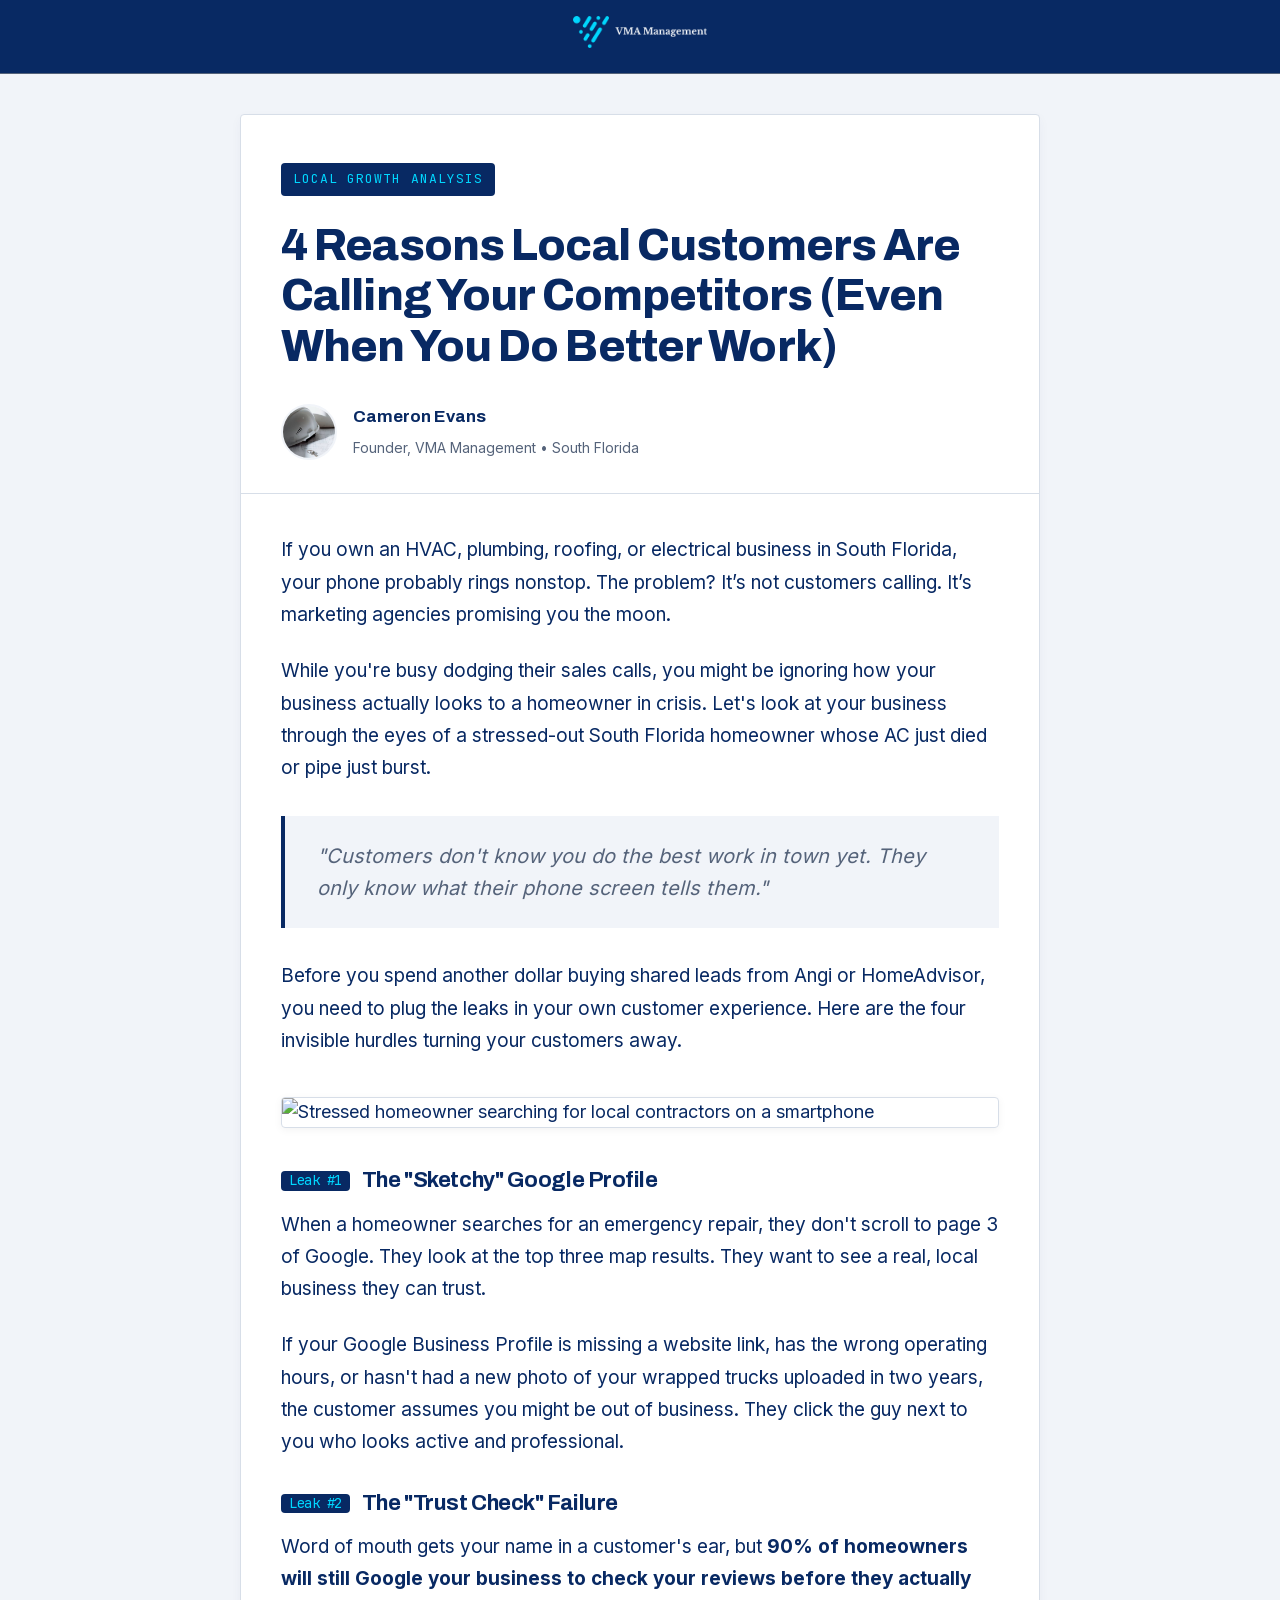
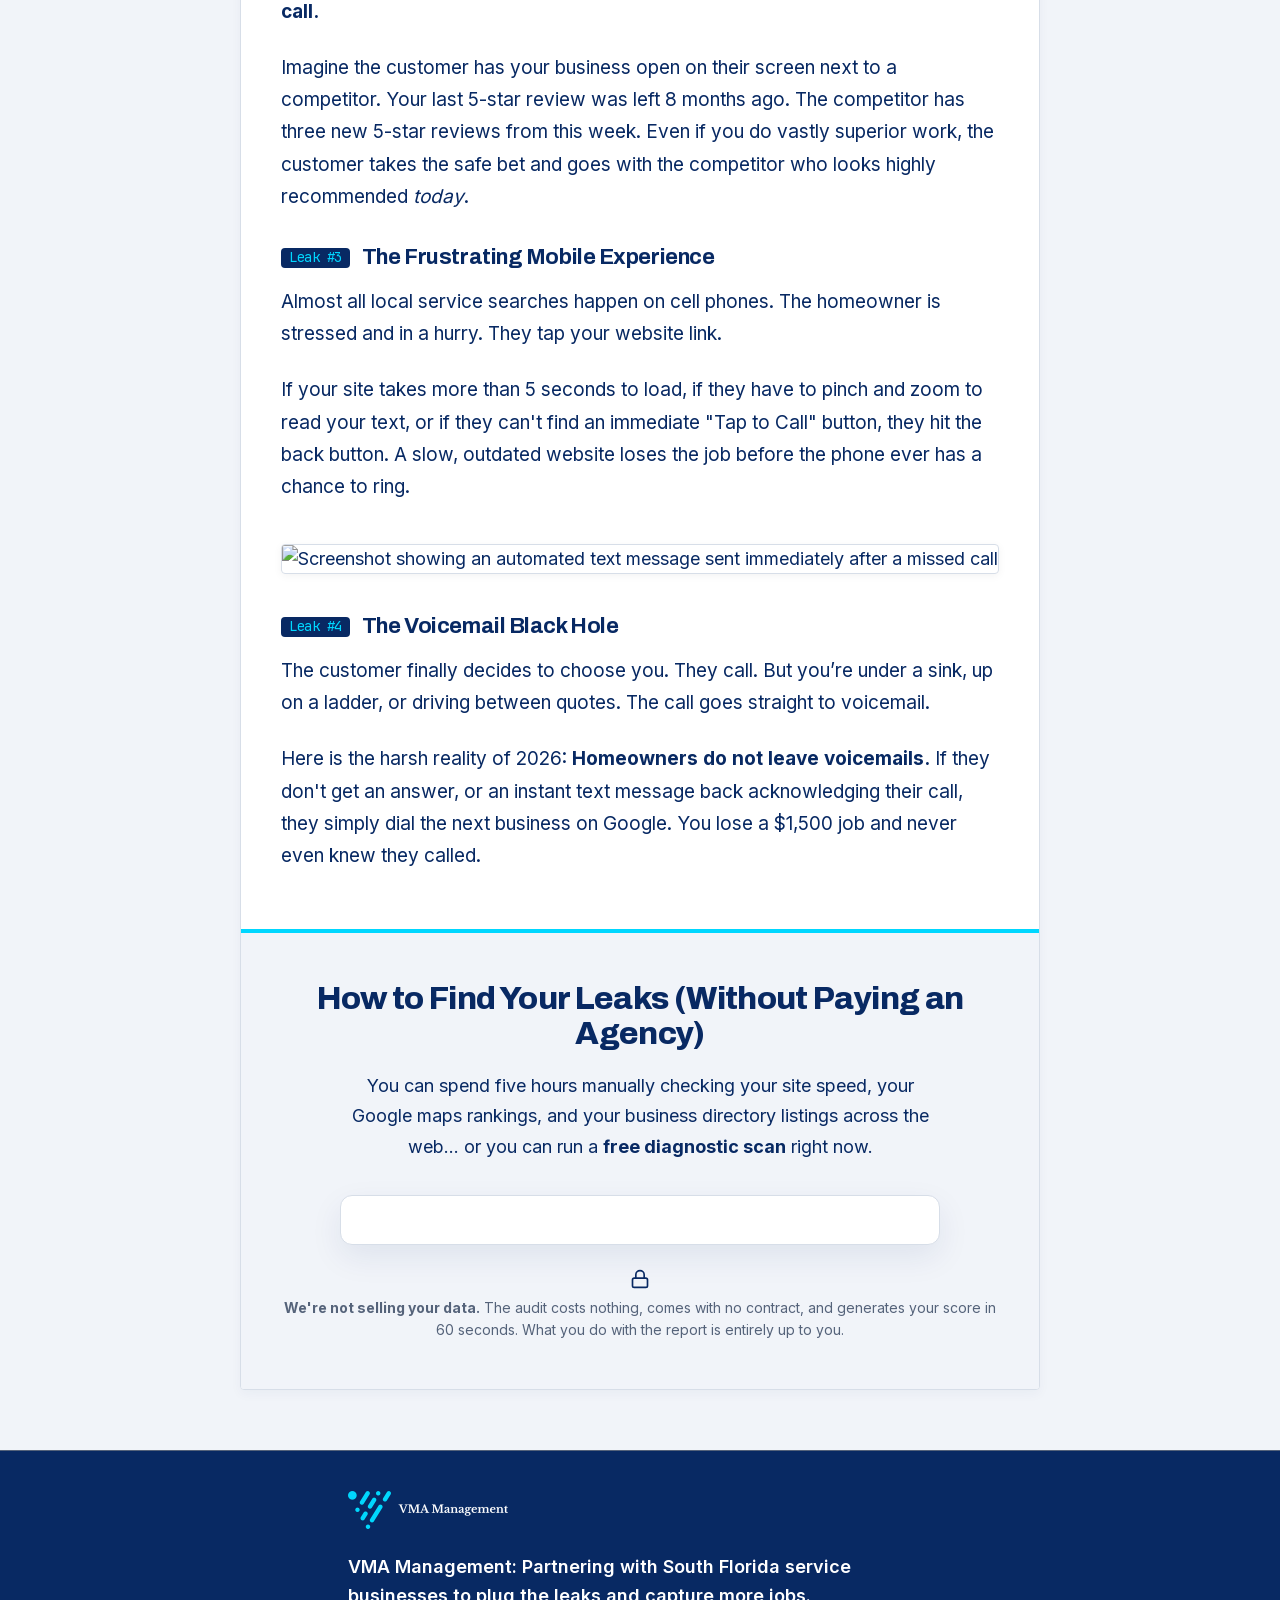
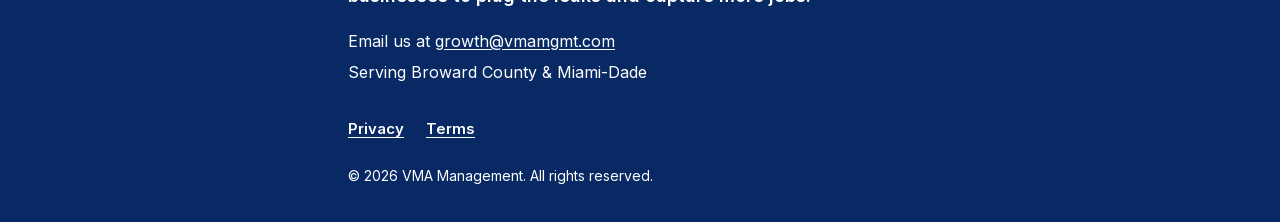
==== audit/index.html @ b95e69b2 "Update index.html" ====
<!doctype html>
<html lang="en">
<head>
<meta charset="utf-8">
<meta name="viewport" content="width=device-width, initial-scale=1">
 
<title>4 Reasons Local Customers Are Calling Your Competitors | VMA Management</title>
<meta name="description" content="Discover the invisible leaks in your online presence that are costing your South Florida service business jobs, and how to fix them.">
<link rel="canonical" href="https://vmamgmt.com/audit">
<meta name="theme-color" content="#082963">
 
<!-- Open Graph / Twitter -->
<meta property="og:type" content="article">
<meta property="og:site_name" content="VMA Management">
<meta property="og:url" content="https://vmamgmt.com/audit">
<meta property="og:title" content="4 Reasons Local Customers Are Calling Your Competitors (Even When You Do Better Work)">
<meta property="og:description" content="Discover the invisible leaks costing your South Florida service business jobs, and how to run a free diagnostic scan to fix them.">
<meta property="og:image" content="https://vmamgmt.com/img/og.png">
<meta property="og:image:width" content="1200">
<meta property="og:image:height" content="630">
<meta property="og:image:alt" content="VMA Management">
 
<meta name="twitter:card" content="summary_large_image">
<meta name="twitter:title" content="4 Reasons Local Customers Are Calling Your Competitors">
<meta name="twitter:description" content="Discover the invisible leaks costing your South Florida service business jobs.">
<meta name="twitter:image" content="https://vmamgmt.com/img/og.png">
 
<link rel="apple-touch-icon" href="../apple-touch-icon.png">
<link rel="icon" type="image/png" sizes="32x32" href="../favicon-32x32.png">
<link rel="icon" type="image/png" sizes="16x16" href="../favicon-16x16.png">
<link rel="icon" href="../favicon.ico">
<link rel="manifest" href="../site.webmanifest">
 
<link rel="stylesheet" href="../styles.css?v=20260831-listicle">
 
<style>
  /* ==========================================================================
     Listicle Funnel Styles - Editorial, Trustworthy, Text-Heavy
     ========================================================================== */
  html { scroll-behavior: smooth; background: var(--paper); }
  body { background: var(--paper); }

  /* Distraction-Free Header */
  .hdr { background: var(--navy); padding: 16px 0; text-align: center; }
  .hdr__logo { display: inline-block; }
  .hdr__logo img { height: 32px; width: auto; }

  /* Main Article Container */
  .article-container {
    max-width: 800px;
    margin: 40px auto 60px;
    background: var(--white);
    border: 1px solid var(--rule);
    border-radius: var(--r);
    box-shadow: 0 4px 12px rgba(8, 41, 99, 0.04);
    overflow: hidden;
  }

  /* Article Header */
  .article-header {
    padding: 48px 40px 32px;
    border-bottom: 1px solid var(--rule);
  }
  .article-eyebrow {
    display: inline-block;
    font-family: var(--mono);
    font-size: 13px;
    font-weight: 700;
    letter-spacing: .08em;
    text-transform: uppercase;
    color: var(--cyan);
    background: var(--navy);
    padding: 6px 12px;
    border-radius: 4px;
    margin-bottom: 24px;
  }
  .article-header h1 {
    font-size: clamp(32px, 5vw, 44px);
    color: var(--navy);
    line-height: 1.15;
    font-weight: 800;
    letter-spacing: -0.02em;
    margin-bottom: 24px;
  }
  
  /* Byline */
  .byline {
    display: flex;
    align-items: center;
    gap: 16px;
    margin-top: 32px;
  }
  .byline__avatar {
    width: 56px;
    height: 56px;
    border-radius: 50%;
    background: var(--rule);
    border: 2px solid var(--paper);
    object-fit: cover;
  }
  .byline__info strong {
    display: block;
    font-family: var(--display);
    font-size: 17px;
    color: var(--navy);
    margin-bottom: 2px;
  }
  .byline__info span {
    font-family: var(--body);
    font-size: 14px;
    color: var(--muted);
  }

  /* Article Body Content */
  .article-content {
    padding: 40px;
  }
  .article-content p {
    font-size: 19px;
    line-height: 1.7;
    color: var(--navy);
    margin-bottom: 24px;
  }
  .article-content h2 {
    font-size: 28px;
    color: var(--navy);
    margin: 48px 0 20px;
    font-weight: 800;
  }
  .article-content h3 {
    font-size: 22px;
    color: var(--navy);
    margin: 32px 0 16px;
    font-weight: 700;
    display: flex;
    align-items: baseline;
    gap: 12px;
  }
  .article-content h3 span {
    color: var(--cyan);
    background: var(--navy);
    font-family: var(--mono);
    font-size: 14px;
    padding: 2px 8px;
    border-radius: 4px;
    transform: translateY(-2px);
  }
  .article-content strong {
    font-weight: 700;
  }
  .article-content blockquote {
    margin: 32px 0;
    padding: 24px 32px;
    background: var(--paper);
    border-left: 4px solid var(--navy);
    font-style: italic;
    font-size: 20px;
    color: var(--muted);
  }

  /* Editorial Images */
  .article-img {
    width: 100%;
    height: auto;
    border-radius: var(--r);
    margin: 40px 0;
    border: 1px solid var(--rule);
    box-shadow: 0 2px 8px rgba(0,0,0,0.05);
  }

  /* The Pivot (Widget Wrapper) */
  .widget-wrapper {
    margin: 56px -40px -40px;
    padding: 48px 40px;
    background: var(--paper);
    border-top: 4px solid var(--cyan);
  }
  .widget-wrapper h2 {
    margin-top: 0;
    text-align: center;
    font-size: 32px;
  }
  .widget-wrapper p.lead-in {
    text-align: center;
    font-size: 18px;
    max-width: 600px;
    margin: 0 auto 32px;
  }
  
  /* Widget Box Polish */
  .ghl-embed-container {
    background: var(--white);
    border-radius: 12px;
    box-shadow: 0 12px 32px rgba(8, 41, 99, 0.08);
    border: 1px solid var(--rule);
    padding: 24px;
    max-width: 600px;
    margin: 0 auto;
  }
  .ghl-embed-container iframe {
    width: 100% !important;
    border: none !important;
  }
  .anti-scam-badge {
    text-align: center;
    font-size: 14px;
    color: var(--muted);
    margin-top: 24px;
    display: flex;
    flex-direction: column;
    align-items: center;
    gap: 8px;
  }
  .anti-scam-badge svg {
    width: 20px;
    height: 20px;
    color: var(--navy);
  }

  /* Responsive Adjustments */
  @media (max-width: 768px) {
    .article-container { margin: 24px 16px; }
    .article-header { padding: 32px 24px 24px; }
    .article-content { padding: 32px 24px; }
    .article-content p { font-size: 17px; }
    .article-content h2 { font-size: 24px; }
    .widget-wrapper { margin: 40px -24px -32px; padding: 40px 24px; }
  }
</style>
</head>
<body>
 
<!-- Clean Header: No Escape Routes -->
<header class="hdr">
  <a class="hdr__logo" href="../index.html" aria-label="VMA Management — home">
    <img src="../assets/vma-lockup-light.webp" width="371" height="88" alt="VMA Management">
  </a>
</header>
 
<main>
  <article class="article-container">
    
    <header class="article-header">
      <span class="article-eyebrow">Local Growth Analysis</span>
      <h1>4 Reasons Local Customers Are Calling Your Competitors (Even When You Do Better Work)</h1>
      
      <div class="byline">
        <!-- Using a placeholder for your headshot, replace with actual photo if you have one in assets -->
        <img src="../assets/trades/general-contractors.jpg" alt="Cameron Evans" class="byline__avatar">
        <div class="byline__info">
          <strong>Cameron Evans</strong>
          <span>Founder, VMA Management • South Florida</span>
        </div>
      </div>
    </header>

    <div class="article-content">
      <p>If you own an HVAC, plumbing, roofing, or electrical business in South Florida, your phone probably rings nonstop. The problem? It’s not customers calling. It’s marketing agencies promising you the moon.</p>
      
      <p>While you're busy dodging their sales calls, you might be ignoring how your business actually looks to a homeowner in crisis. Let's look at your business through the eyes of a stressed-out South Florida homeowner whose AC just died or pipe just burst.</p>

      <blockquote>"Customers don't know you do the best work in town yet. They only know what their phone screen tells them."</blockquote>

      <p>Before you spend another dollar buying shared leads from Angi or HomeAdvisor, you need to plug the leaks in your own customer experience. Here are the four invisible hurdles turning your customers away.</p>

      <!-- UPLOAD THIS IMAGE: A stressed homeowner looking at their smartphone -->
      <img src="../img/customer-searching-phone.jpg" alt="Stressed homeowner searching for local contractors on a smartphone" class="article-img">

      <h3><span>Leak #1</span> The "Sketchy" Google Profile</h3>
      <p>When a homeowner searches for an emergency repair, they don't scroll to page 3 of Google. They look at the top three map results. They want to see a real, local business they can trust.</p>
      <p>If your Google Business Profile is missing a website link, has the wrong operating hours, or hasn't had a new photo of your wrapped trucks uploaded in two years, the customer assumes you might be out of business. They click the guy next to you who looks active and professional.</p>

      <h3><span>Leak #2</span> The "Trust Check" Failure</h3>
      <p>Word of mouth gets your name in a customer's ear, but <strong>90% of homeowners will still Google your business to check your reviews before they actually call.</strong></p>
      <p>Imagine the customer has your business open on their screen next to a competitor. Your last 5-star review was left 8 months ago. The competitor has three new 5-star reviews from this week. Even if you do vastly superior work, the customer takes the safe bet and goes with the competitor who looks highly recommended <em>today</em>.</p>

      <h3><span>Leak #3</span> The Frustrating Mobile Experience</h3>
      <p>Almost all local service searches happen on cell phones. The homeowner is stressed and in a hurry. They tap your website link.</p>
      <p>If your site takes more than 5 seconds to load, if they have to pinch and zoom to read your text, or if they can't find an immediate "Tap to Call" button, they hit the back button. A slow, outdated website loses the job before the phone ever has a chance to ring.</p>

      <!-- UPLOAD THIS IMAGE: A screenshot of a "Missed Call -> Instant Text" conversation -->
      <img src="../img/missed-call-text-proof.jpg" alt="Screenshot showing an automated text message sent immediately after a missed call" class="article-img">

      <h3><span>Leak #4</span> The Voicemail Black Hole</h3>
      <p>The customer finally decides to choose you. They call. But you’re under a sink, up on a ladder, or driving between quotes. The call goes straight to voicemail.</p>
      <p>Here is the harsh reality of 2026: <strong>Homeowners do not leave voicemails.</strong> If they don't get an answer, or an instant text message back acknowledging their call, they simply dial the next business on Google. You lose a $1,500 job and never even knew they called.</p>

      <!-- The Pivot to the Widget -->
      <div class="widget-wrapper" id="get-audit">
        <h2>How to Find Your Leaks (Without Paying an Agency)</h2>
        <p class="lead-in">You can spend five hours manually checking your site speed, your Google maps rankings, and your business directory listings across the web... or you can run a <strong>free diagnostic scan</strong> right now.</p>
        
        <div class="ghl-embed-container">
          <!-- CORE GHL WIDGET SCRIPT - DO NOT MODIFY -->
          <script src="https://services.leadconnectorhq.com/prospecting/client/widget-embed.js" data-widget-id="6a9622e5a4f96313e71beee6"></script>
        </div>

        <div class="anti-scam-badge">
          <svg viewBox="0 0 24 24" fill="none" stroke="currentColor" stroke-width="2" stroke-linecap="round" stroke-linejoin="round">
            <rect x="3" y="11" width="18" height="11" rx="2" ry="2"></rect>
            <path d="M7 11V7a5 5 0 0 1 10 0v4"></path>
          </svg>
          <span><strong>We're not selling your data.</strong> The audit costs nothing, comes with no contract, and generates your score in 60 seconds. What you do with the report is entirely up to you.</span>
        </div>
      </div>

    </div>
  </article>
</main>
 
<footer class="ftr">
  <div class="wrap col">
    <img class="ftr__logo" src="../assets/vma-lockup-light.webp" width="320" height="76" alt="VMA Management">
    <p class="ftr__tagline">VMA Management: Partnering with South Florida service businesses to plug the leaks and capture more jobs.</p>
    <address class="ftr__nap">
      <span>Email us at <a href="mailto:growth@vmamgmt.com">growth@vmamgmt.com</a></span>
      <span>Serving Broward County &amp; Miami-Dade</span>
    </address>
    <nav class="ftr__links" aria-label="Legal">
      <a href="../privacy.html">Privacy</a>
      <a href="../terms.html">Terms</a>
    </nav>
    <p class="ftr__copy">© 2026 VMA Management. All rights reserved.</p>
  </div>
</footer>
 
</body>
</html>
---- styles.css ----
/* ==========================================================================
   VMA Management LLC — styles.css
   Mobile-first, written at 375px and scaled up.
   Six brand tokens plus device-only neutral tokens for the phone frame.
   ========================================================================== */

/* ---------- Fonts (self-hosted, latin subset, variable woff2) ------------- */
@font-face {
  font-family: 'Archivo';
  src: url('fonts/archivo-latin.woff2') format('woff2');
  font-weight: 100 900;
  font-style: normal;
  font-display: swap;
}
@font-face {
  font-family: 'Inter';
  src: url('fonts/inter-latin.woff2') format('woff2');
  font-weight: 100 900;
  font-style: normal;
  font-display: swap;
}
@font-face {
  font-family: 'JetBrains Mono';
  src: url('fonts/jetbrains-mono-latin.woff2') format('woff2');
  font-weight: 100 800;
  font-style: normal;
  font-display: swap;
}

/* ---------- Tokens -------------------------------------------------------- */
:root {
  --navy:  #082963;
  --cyan:  #00D7FF;
  --white: #FFFFFF;
  --paper: #F1F4F9;
  --rule:  #D7DEE8;
  --muted: #55637A;
  --device-black: #02050B;
  --device-metal: #8791A0;
  --device-edge: #C7CED8;

  --display: 'Archivo', system-ui, -apple-system, 'Segoe UI', sans-serif;
  --body:    'Inter', system-ui, -apple-system, 'Segoe UI', sans-serif;
  --mono:    'JetBrains Mono', ui-monospace, 'SF Mono', Menlo, monospace;

  --wrap: 1120px;
  --col:  680px;
  --r:    4px;
}

/* ---------- Reset --------------------------------------------------------- */
*, *::before, *::after { box-sizing: border-box; }
html { -webkit-text-size-adjust: 100%; scroll-behavior: smooth; scroll-padding-top: 120px; }
body {
  margin: 0;
  background: var(--white);
  color: var(--navy);
  font-family: var(--body);
  font-size: 17px;
  line-height: 1.6;
  -webkit-font-smoothing: antialiased;
  overflow-x: hidden;
}
img { max-width: 100%; height: auto; display: block; }
a { color: inherit; }
h1, h2, h3 { font-family: var(--display); margin: 0; letter-spacing: -0.02em; line-height: 1.1; }
p, ul, ol { margin: 0; }
ul, ol { padding: 0; list-style: none; }

/* ---------- Focus --------------------------------------------------------- */
:focus-visible { outline: 3px solid var(--navy); outline-offset: 3px; border-radius: 2px; }
.hdr :focus-visible,
.ftr :focus-visible,
.sec--navy :focus-visible { outline-color: var(--white); }

.skip {
  position: absolute; left: -9999px; top: 0; z-index: 100;
  background: var(--white); color: var(--navy);
  padding: 14px 20px; font-weight: 600; text-decoration: none;
}
.skip:focus { left: 0; }

/* ---------- Layout -------------------------------------------------------- */
.wrap { width: 100%; max-width: var(--wrap); margin: 0 auto; padding: 0 20px; }
.col  { max-width: var(--col); }

.sec { padding: 44px 0; }
.sec--paper { background: var(--paper); }
.sec--navy  { background: var(--navy); color: var(--white); }
.sec--rule  { border-top: 1px solid var(--rule); }

.sec h2 { font-size: clamp(26px, 6.4vw, 34px); font-weight: 700; margin-bottom: 20px; }
.eyebrow {
  margin-bottom: 12px;
  font-family: var(--mono); font-size: 12px; font-weight: 700;
  line-height: 1.35; letter-spacing: .09em; text-transform: uppercase;
  color: var(--muted);
}
.sec--navy .eyebrow { color: var(--white); }

/* ---------- Buttons ------------------------------------------------------- */
.btn {
  display: inline-flex; align-items: center; justify-content: center;
  min-height: 56px; padding: 14px 26px;
  border: 0; border-radius: var(--r);
  font-family: var(--body); font-size: 17px; font-weight: 600; line-height: 1.25;
  text-align: center; text-decoration: none; cursor: pointer;
  transition: background .2s ease, box-shadow .2s ease;
}
.btn--cyan {
  background: var(--cyan); color: var(--navy);
  box-shadow: inset 0 0 0 1px var(--cyan);
}
.btn--cyan:hover { background: var(--white); box-shadow: inset 0 0 0 2px var(--navy); }
.sec--navy .btn--cyan:hover,
.hdr .btn--cyan:hover { box-shadow: inset 0 0 0 2px var(--white); }
.btn--wide { width: 100%; }

/* ==========================================================================
   1. HEADER
   ========================================================================== */
.hdr {
  position: sticky; top: 0; z-index: 50;
  background: var(--navy);
  border-bottom: 1px solid var(--muted);
}
.hdr__in {
  min-height: 68px;
  display: flex; align-items: center;
  gap: 12px; padding-top: 8px; padding-bottom: 8px;
}
.hdr__logo { display: block; margin-right: auto; line-height: 0; }
.hdr__logo img { height: 25px; width: auto; }

.hdr__tel {
  display: none; align-items: center; gap: 7px;
  color: var(--white); font-size: 15px; font-weight: 600;
  text-decoration: none; white-space: nowrap;
  min-height: 42px; padding: 0 2px;
}
.hdr__tel-icon { flex: none; }
.hdr__tel:hover span { text-decoration: underline; }

.hdr__btn {
  flex: none; min-height: 44px;
  padding: 10px 12px; font-size: 13px;
  white-space: nowrap;
}

/* ==========================================================================
   2. HERO
   ========================================================================== */
.hero { padding: 34px 0 48px; overflow: hidden; }
.hero__h1 {
  font-size: clamp(38px, 10.4vw, 64px);
  font-weight: 800; line-height: 1.02; letter-spacing: -0.03em;
  max-width: none;
}
.hero__h1 span { display: block; white-space: nowrap; }
.hero__sub {
  margin-top: 18px; max-width: var(--col);
  font-size: 18px; line-height: 1.55;
}
.hero__actions { margin-top: 26px; }
.hero__call {
  min-height: 44px; margin-top: 10px;
  display: inline-flex; align-items: center;
  color: var(--navy); font-size: 15px; font-weight: 600;
  text-underline-offset: 3px;
}
.hero__terms {
  margin-top: 14px; max-width: 44ch;
  color: var(--muted); font-size: 14px; line-height: 1.5;
}
.demo__terms {
  width: min(310px, calc(100vw - 92px));
  margin: 16px auto 0;
  text-align: center;
}

/* ---------- Signature element: Phone Demo Frame & Micro-Interactions ----- */
.hero__demo { margin-top: 42px; }
.outcome-demo {
  width: 100%;
  max-width: 560px;
}
.outcome-demo__tabs {
  display: grid;
  grid-template-columns: repeat(3, minmax(0, 1fr));
  gap: 7px;
  margin-bottom: 10px;
}
.outcome-demo__tab {
  min-width: 0;
  min-height: 48px;
  padding: 9px 6px;
  border: 1px solid var(--rule);
  border-radius: var(--r);
  background: var(--white);
  color: var(--muted);
  font: 700 12px/1.2 var(--display);
  cursor: pointer;
  transition: color .2s ease, background .2s ease, border-color .2s ease, transform .2s ease;
}
.outcome-demo__tab:hover {
  color: var(--navy);
  border-color: var(--navy);
  transform: translateY(-1px);
}
.outcome-demo__tab.is-active {
  color: var(--white);
  background: var(--navy);
  border-color: var(--navy);
  box-shadow: 0 8px 20px rgba(8, 41, 99, .16);
}
.outcome-demo__stage {
  position: relative;
  padding: 14px;
  overflow: hidden;
  border: 1px solid var(--rule);
  border-radius: 18px;
  background:
    radial-gradient(circle at 100% 0, rgba(0, 215, 255, .16), transparent 36%),
    var(--paper);
  box-shadow: 0 24px 52px rgba(8, 41, 99, .16);
}
.outcome-demo__panel[hidden] { display: none; }
.outcome-demo__panel {
  display: grid;
  gap: 10px;
}
.outcome-demo__media {
  position: relative;
  margin: 0;
  overflow: hidden;
  border: 1px solid rgba(8, 41, 99, .16);
  border-radius: 14px;
  background: var(--navy);
  isolation: isolate;
}
.outcome-demo__image {
  width: 100%;
  aspect-ratio: 3 / 2;
  object-fit: cover;
}
.outcome-demo__overlay {
  position: absolute;
  z-index: 2;
  left: 10px;
  right: 10px;
  bottom: 10px;
  display: grid;
  gap: 2px;
  padding: 9px 11px;
  border-left: 4px solid var(--cyan);
  border-radius: 6px;
  background: rgba(255, 255, 255, .94);
  color: var(--navy);
  box-shadow: 0 10px 30px rgba(2, 5, 11, .18);
  backdrop-filter: blur(8px);
}
.outcome-demo__overlay b {
  font-family: var(--display);
  font-size: 13px;
  line-height: 1.25;
}
.outcome-demo__overlay span {
  overflow-wrap: anywhere;
  font-size: 10px;
  line-height: 1.35;
}
.outcome-demo__terms {
  max-width: none;
  margin-top: 16px;
  text-align: center;
}
.outcome-demo.is-ready [data-step] {
  opacity: 0;
  transform: translateY(8px) scale(.99);
  transition: opacity .32s ease, transform .32s ease;
}
.outcome-demo.is-ready [data-step].is-visible {
  opacity: 1;
  transform: none;
}
.outcome-demo__panel.is-active .outcome-demo__media {
  animation: outcome-pop .35s ease both;
}
@keyframes outcome-pop {
  from { opacity: .72; transform: scale(.985); }
  to { opacity: 1; transform: scale(1); }
}
@media (prefers-reduced-motion: reduce) {
  .outcome-demo__tab { transition: none; }
  .outcome-demo__panel.is-active .outcome-demo__media { animation: none; }
  .outcome-demo.is-ready [data-step] { opacity: 1; transform: none; transition: none; }
}
.demo {
  width: 100%;
  max-width: 500px;
}
.demo__layout { display: grid; gap: 48px; }
.demo__tabs {
  display: grid; grid-template-columns: repeat(3, 1fr);
  gap: 6px;
}
.demo__tab {
  min-height: 46px; padding: 7px 5px;
  border: 1px solid var(--rule); border-radius: var(--r);
  background: var(--white); color: var(--muted);
  font: 600 12px/1.2 var(--body);
  cursor: pointer;
  transition: all .2s ease;
}
.demo__tab:hover { border-color: var(--navy); color: var(--navy); }
.demo__tab.is-active {
  background: var(--navy); border-color: var(--navy); color: var(--white);
  box-shadow: 0 2px 8px rgba(8, 41, 99, .15);
}

.phone__stage {
  --tilt-x: 0deg;
  --tilt-y: 0deg;
  --depth-lift: 0px;
  position: relative;
  display: grid; place-items: start center;
  padding: 0 24px 22px;
  perspective: 1200px;
  isolation: isolate;
}
.phone {
  position: relative; z-index: 2;
  width: min(310px, calc(100vw - 92px));
  margin: 0;
  transform-style: preserve-3d;
  transform-origin: center 45%;
}

/* Hardware Bezel Polish */
.phone__shell {
  position: relative;
  width: 100%; aspect-ratio: 9 / 19.5;
  padding: 8px;
  border: 1px solid var(--navy);
  border-radius: 50px;
  background: linear-gradient(145deg, #DFE5ED 0%, var(--device-metal) 30%, var(--navy) 70%, #9EB0C7 100%);
  box-shadow:
    inset 0 0 0 1px rgba(255, 255, 255, .8),
    inset -3px 0 6px rgba(8, 41, 99, .4),
    0 24px 48px rgba(8, 41, 99, .22),
    0 6px 12px rgba(8, 41, 99, .12);
}
.phone__screen {
  position: relative;
  width: 100%; height: 100%;
  overflow: hidden;
  border: 2px solid var(--device-black);
  border-radius: 42px;
  background: var(--white);
}
.phone__screen::after {
  content: "";
  position: absolute; z-index: 5; inset: 0;
  border-radius: inherit;
  pointer-events: none;
  background: linear-gradient(115deg, rgba(255,255,255,.28) 0%, rgba(255,255,255,0) 25%, rgba(255,255,255,0) 75%, rgba(255,255,255,.12) 100%);
}
.phone__status {
  position: relative; z-index: 3;
  min-height: 46px; padding: 12px 16px 6px;
  display: flex; align-items: center; justify-content: space-between;
  font: 700 10px/1 var(--body); color: var(--navy);
}
.phone__time { min-width: 35px; }
.phone__island {
  position: absolute; left: 50%; top: 7px;
  width: 82px; height: 24px;
  border-radius: 18px;
  background: var(--device-black);
  transform: translateX(-50%);
  display: flex; align-items: center; justify-content: flex-end; padding-right: 8px;
  box-shadow: inset 0 -1px 0 rgba(255,255,255,.1);
}
.phone__camera {
  width: 8px; height: 8px; border-radius: 50%;
  background: #111B2B; border: 1px solid #1D2C42;
}
.phone__status-icons {
  display: inline-flex; align-items: center; justify-content: flex-end; gap: 3px;
}
.phone__status-icons img { display: block; width: auto; object-fit: contain; }

.phone__conversation {
  position: relative; z-index: 2;
  padding: 0 12px 38px;
  min-height: 310px;
}
.phone__scenario[hidden] { display: none; }
.phone__title {
  min-height: 58px; margin: 0 -12px 16px; padding: 8px 12px 12px;
  display: flex; flex-direction: column; align-items: center; justify-content: center;
  border-bottom: 1px solid var(--rule);
  text-align: center;
}
.phone__title span { font: 700 14px/1.2 var(--display); }
.phone__title small { margin-top: 2px; color: var(--muted); font-size: 11px; }

.phone__event {
  display: flex; align-items: center; justify-content: space-between; gap: 12px;
  margin-bottom: 14px; padding: 9px 11px;
  border: 1px solid var(--rule); border-radius: var(--r);
  background: var(--paper); color: var(--muted);
  font: 12px/1.3 var(--body);
}
.phone__event b { color: var(--navy); font-weight: 700; }
.phone__event time { font-family: var(--mono); font-size: 10px; }

/* Typing indicator micro-interaction */
.phone__typing {
  display: inline-flex; align-items: center; gap: 4px;
  margin-left: auto; margin-bottom: 12px; padding: 10px 14px;
  background: var(--paper); border: 1px solid var(--rule);
  border-radius: 16px; border-bottom-right-radius: 4px;
  width: fit-content;
}
.phone__typing[hidden] { display: none !important; }
.phone__typing-dot {
  width: 6px; height: 6px; border-radius: 50%;
  background: var(--navy); opacity: .4;
  animation: typingPulse 1.2s infinite ease-in-out;
}
.phone__typing-dot:nth-child(2) { animation-delay: .2s; }
.phone__typing-dot:nth-child(3) { animation-delay: .4s; }

@keyframes typingPulse {
  0%, 100% { opacity: .3; transform: scale(.8); }
  50% { opacity: 1; transform: scale(1.15); }
}

.phone__message {
  width: fit-content; max-width: 88%;
  margin-bottom: 13px; padding: 11px 12px;
  border-radius: 16px;
  font-size: 13px; line-height: 1.38; font-weight: 500;
}
.phone__message--sent {
  margin-left: auto;
  background: var(--cyan); color: var(--navy);
  border-bottom-right-radius: 4px;
}
.phone__message--received {
  background: var(--paper); color: var(--navy);
  border: 1px solid var(--rule);
  border-bottom-left-radius: 4px;
}
.phone__result {
  margin-top: 16px; padding-top: 12px;
  border-top: 1px solid var(--rule);
  color: var(--navy); font: 700 10px/1.4 var(--mono);
  letter-spacing: .02em; text-align: center;
}
.phone__home {
  position: absolute; z-index: 6; bottom: 8px; left: 50%;
  width: 90px; height: 4px;
  border-radius: 4px;
  background: var(--device-black);
  transform: translateX(-50%);
}
.phone__button {
  position: absolute; z-index: 1;
  width: 4px;
  border: 1px solid var(--navy);
  background: linear-gradient(90deg, var(--navy), var(--device-edge));
  box-shadow: inset 1px 0 0 var(--white);
}
.phone__button--action { top: 98px; left: -4px; height: 28px; border-radius: 3px 0 0 3px; }
.phone__button--volume-up { top: 145px; left: -4px; height: 52px; border-radius: 3px 0 0 3px; }
.phone__button--volume-down { top: 209px; left: -4px; height: 52px; border-radius: 3px 0 0 3px; }
.phone__button--power { top: 158px; right: -4px; height: 80px; border-radius: 0 3px 3px 0; background: linear-gradient(90deg, var(--device-edge), var(--navy)); }

.phone__stage.depth-enabled .phone {
  opacity: 1;
  transform: translate3d(0, var(--depth-lift), 40px) rotateX(var(--tilt-x)) rotateY(var(--tilt-y));
  transition: transform .45s ease-out, opacity .45s ease-out;
  will-change: transform;
}
.phone__stage.depth-enabled:not(.is-depth-visible) .phone {
  opacity: 0;
  transform: translate3d(0, 18px, 40px) scale(.985) rotateY(-3deg);
}
.phone__stage.depth-enabled.is-interacting .phone {
  transition-duration: .12s;
}

.demo.demo-ready [data-step] {
  opacity: 0; transform: translateY(8px);
}
.demo.demo-ready [data-step].is-visible {
  opacity: 1; transform: none;
  transition: opacity .35s ease-out, transform .35s ease-out;
}

@media (prefers-reduced-motion: reduce) {
  html { scroll-behavior: auto; }
  *, *::before, *::after { animation-duration: .01ms !important; transition-duration: .01ms !important; }
  .demo.demo-ready [data-step] { opacity: 1; transform: none; transition: none; }
  .phone__typing-dot { animation: none; opacity: .8; }
  .phone__stage.depth-enabled .phone,
  .phone__stage.depth-enabled:not(.is-depth-visible) .phone { opacity: 1; transform: none; transition: none; }
}

@supports not (transform-style: preserve-3d) {
  .phone__stage .phone { transform: none !important; }
}

/* ==========================================================================
   3. THE PROBLEM — Non-stock typographic breakdown & arithmetic card
   ========================================================================== */
.problem-section { padding: 56px 0; }
.problem__intro h2 { max-width: 24ch; }

.problem__breakdown {
  margin-top: 36px;
  display: grid;
  gap: 32px;
}
.problem__chain {
  display: grid;
  gap: 16px;
}
.problem__step {
  display: flex;
  gap: 16px;
  padding: 20px;
  background: var(--white);
  border: 1px solid var(--rule);
  border-radius: var(--r);
  border-left: 4px solid var(--navy);
}
.problem__step-num {
  font-family: var(--mono);
  font-size: 14px;
  font-weight: 800;
  color: var(--navy);
  line-height: 1.2;
}
.problem__step-body b {
  display: block;
  font-family: var(--display);
  font-size: 17px;
  margin-bottom: 4px;
}
.problem__step-body p {
  color: var(--muted);
  font-size: 15px;
  line-height: 1.45;
}

/* Financial Math Card */
.problem__math-card {
  padding: 28px 24px;
  background: var(--navy);
  color: var(--white);
  border-radius: var(--r);
  border: 1px solid var(--navy);
  box-shadow: 0 12px 28px rgba(8, 41, 99, .15);
}
.problem__math-header h3 {
  font-size: 20px;
  margin-top: 8px;
  font-weight: 700;
}
.problem__math-badge {
  display: inline-block;
  padding: 4px 10px;
  background: var(--cyan);
  color: var(--navy);
  font: 800 11px/1 var(--mono);
  text-transform: uppercase;
  letter-spacing: .06em;
  border-radius: 2px;
}
.problem__math-grid {
  display: flex;
  flex-direction: column;
  align-items: center;
  gap: 16px;
  margin: 24px 0;
  padding: 24px 16px;
  background: rgba(255, 255, 255, .06);
  border: 1px solid rgba(255, 255, 255, .15);
  border-radius: var(--r);
  text-align: center;
}
.problem__math-item { display: flex; flex-direction: column; align-items: center; width: 100%; }
.problem__math-val {
  font-family: var(--display);
  font-size: clamp(22px, 5vw, 32px);
  font-weight: 800;
  color: var(--cyan);
  line-height: 1;
}
.problem__math-lbl {
  margin-top: 6px;
  font-size: 11px;
  font-weight: 600;
  color: rgba(255, 255, 255, .8);
  text-transform: uppercase;
  letter-spacing: .02em;
}
.problem__math-op {
  font-family: var(--display);
  font-size: 20px;
  font-weight: 700;
  color: rgba(255, 255, 255, .5);
  transform: rotate(90deg);
  margin: 8px 0;
}
.problem__math-item--total .problem__math-val { color: var(--white); }
.problem__math-note {
  font-size: 14px;
  line-height: 1.5;
  color: rgba(255, 255, 255, .85);
  border-top: 1px solid rgba(255, 255, 255, .15);
  padding-top: 16px;
  margin-top: 16px;
}

/* ==========================================================================
   4–8. CONVERSION SECTIONS
   ========================================================================== */
.section-intro { max-width: 760px; }
.section-intro h2 {
  max-width: 26ch;
  margin-bottom: 20px;
  font-size: clamp(28px, 7vw, 40px);
}
.section-intro > p:not(.eyebrow) {
  max-width: 64ch;
  color: var(--muted);
  font-size: 17px;
  line-height: 1.65;
}
.sec--navy .section-intro > p:not(.eyebrow) { color: var(--white); }

.eyebrow--content {
  display: flex;
  align-items: center;
  gap: 10px;
  color: var(--navy);
}
.eyebrow--content::before {
  content: "";
  width: 28px;
  height: 2px;
  flex: none;
  background: var(--cyan);
}
.sec--navy .eyebrow--content { color: var(--cyan); }

.journey__steps {
  display: grid;
  margin-top: 36px;
  border-top: 1px solid var(--rule);
}
.journey__steps li {
  padding: 24px 0;
  border-bottom: 1px solid var(--rule);
}
.journey__num {
  display: block;
  margin-bottom: 18px;
  font-family: var(--display);
  font-size: 14px;
  font-weight: 800;
  letter-spacing: .08em;
}
.journey__steps h3 { font-size: 21px; font-weight: 700; }
.journey__steps p {
  margin-top: 9px;
  max-width: 42ch;
  color: var(--muted);
  font-size: 16px;
}

.included__list {
  margin-top: 36px;
  border-top: 1px solid rgba(255, 255, 255, .3);
}
.included__list li {
  padding: 24px 0;
  border-bottom: 1px solid rgba(255, 255, 255, .3);
}
.included__list h3 { font-size: 21px; font-weight: 700; }
.included__list p {
  margin-top: 9px;
  max-width: 58ch;
  font-size: 16px;
  line-height: 1.6;
}

/* Trades We Serve — static grid, no interaction */
.trades__grid {
  margin-top: 36px;
  display: grid;
  grid-template-columns: repeat(2, 1fr);
  gap: 12px;
}
.trades__tile {
  display: flex;
  flex-direction: column;
  background: var(--white);
  border: 1px solid var(--rule);
  border-radius: var(--r);
  overflow: hidden;
  text-align: center;
}
.trades__photo {
  display: block;
  width: 100%;
  aspect-ratio: 4 / 3;
  object-fit: cover;
  background: var(--paper);
}
.trades__tile span {
  padding: 10px 10px;
  font-family: var(--display);
  font-size: 14px;
  font-weight: 700;
  line-height: 1.25;
}

.live-proof__grid { display: grid; gap: 34px; }
.live-proof__cta { margin-top: 28px; }
.accountability {
  display: flex;
  flex-direction: column;
  gap: 5px;
  align-self: end;
  padding: 24px;
  border: 1px solid var(--navy);
  border-radius: var(--r);
  background: var(--paper);
  font-style: normal;
  font-size: 15px;
  line-height: 1.55;
}
.accountability b {
  margin-bottom: 8px;
  font-family: var(--display);
  font-size: 19px;
}
.accountability a {
  color: var(--navy);
  font-weight: 700;
  text-decoration: underline;
  text-underline-offset: 3px;
}

.guarantee__list {
  max-width: 820px;
  margin-top: 32px;
  border-top: 1px solid rgba(255, 255, 255, .3);
}
.guarantee__list li {
  padding: 19px 0 19px 18px;
  border-bottom: 1px solid rgba(255, 255, 255, .3);
  border-left: 3px solid var(--cyan);
  font-size: 18px;
  font-weight: 600;
}
.audit-section .col > p:not(.eyebrow) {
  max-width: 61ch;
  color: rgba(255, 255, 255, .88);
}
.audit__grid {
  display: grid;
  gap: 28px;
  margin-top: 34px;
}
.audit__checks {
  display: grid;
  gap: 1px;
  overflow: hidden;
  border: 1px solid rgba(255, 255, 255, .28);
  border-radius: var(--r);
  background: rgba(255, 255, 255, .22);
}
.audit__checks li {
  display: grid;
  gap: 4px;
  padding: 18px;
  background: var(--navy);
}
.audit__checks b {
  color: var(--cyan);
  font-family: var(--display);
  font-size: 17px;
}
.audit__checks small {
  color: rgba(255, 255, 255, .82);
  font-size: 14px;
}
.audit__action {
  align-self: center;
  padding: 22px;
  border: 1px solid rgba(255, 255, 255, .3);
  border-radius: var(--r);
  background: rgba(255, 255, 255, .06);
}
.audit__terms {
  margin-bottom: 16px;
  font-size: 14px;
  font-weight: 600;
  line-height: 1.5;
}

.faq-section h2 { margin-bottom: 28px; }
.faq__outro {
  margin-top: 28px;
  color: var(--muted);
  font-size: 17px;
  line-height: 1.6;
}
.faq { border-top: 1px solid var(--rule); }
.faq details { border-bottom: 1px solid var(--rule); }
.faq summary {
  position: relative;
  display: flex;
  align-items: center;
  min-height: 68px;
  padding: 15px 48px 15px 0;
  font-family: var(--display);
  font-weight: 700;
  font-size: 18px;
  cursor: pointer;
  list-style: none;
}
.faq summary::-webkit-details-marker { display: none; }
.faq summary::after {
  content: "";
  position: absolute;
  right: 8px;
  top: 50%;
  width: 10px;
  height: 10px;
  margin-top: -7px;
  border-right: 2px solid var(--navy);
  border-bottom: 2px solid var(--navy);
  transform: rotate(45deg);
}
.faq details[open] summary::after { margin-top: -2px; transform: rotate(225deg); }
.faq__a { max-width: 60ch; padding: 0 0 24px; }
.faq__a p { color: var(--muted); }

/* ==========================================================================
   9. REDESIGNED BOOKING TERMINAL (#book)
   ========================================================================== */
#book { scroll-margin-top: 84px; }
.book__terminal {
  padding: 36px 24px;
  background: var(--navy);
  border: 1px solid rgba(255, 255, 255, .2);
  border-radius: var(--r);
  box-shadow: 0 16px 40px rgba(0, 0, 0, .25);
}
.book__header h2 { max-width: 20ch; font-size: clamp(28px, 6vw, 38px); }
.book__sub {
  margin-top: 12px;
  font-size: 17px;
  color: rgba(255, 255, 255, .9);
  max-width: 52ch;
}
.book__embed {
  margin-top: 28px;
  overflow: hidden;
  border-radius: var(--r);
  background: var(--white);
  color: var(--navy);
  display: flex;
  flex-direction: column;
}
.book__embed iframe { display: block; width: 100%; height: min(700px, 80vh); border: 0; }

/* Fallback Card Layout */
.book__fallback {
  padding: 32px 24px;
  display: flex;
  flex-direction: column;
  justify-content: center;
  align-items: flex-start;
}
.book__fallback-title {
  margin-top: 16px;
  font-size: 22px;
  font-weight: 700;
}
.book__fallback-desc {
  margin-top: 8px;
  color: var(--muted);
  font-size: 16px;
  line-height: 1.5;
  max-width: 54ch;
}
.book__contact {
  display: flex;
  flex-direction: column;
  gap: 12px;
  margin-top: 24px;
  width: 100%;
}

/* ==========================================================================
   10. THE PROCESS  —  onboarding steps, kept independent from .journey__steps
   so nothing here can affect the "How It Works" section above.
   ========================================================================== */
.process__steps {
  display: grid;
  margin-top: 36px;
  border-top: 1px solid var(--rule);
}
.process__steps li {
  padding: 24px 0;
  border-bottom: 1px solid var(--rule);
}
.process__steps h3 { font-size: 21px; font-weight: 700; }
.process__steps h3 small {
  font-family: var(--body);
  font-weight: 600;
  font-size: 15px;
  color: var(--muted);
}
.process__steps p {
  margin-top: 9px;
  max-width: 42ch;
  color: var(--muted);
  font-size: 16px;
}

/* ==========================================================================
   11. FOOTER
   ========================================================================== */
.ftr { background: var(--navy); color: var(--white); padding: 40px 0 34px; border-top: 1px solid var(--muted); }
.ftr__logo { width: 160px; height: auto; margin-bottom: 24px; }
.ftr__tagline { max-width: 54ch; margin-bottom: 18px; font-weight: 600; }
.ftr__nap { display: flex; flex-direction: column; gap: 5px; font-style: normal; font-size: 15px; }
.ftr__name { font-family: var(--display); font-weight: 700; font-size: 17px; }
.ftr__nap a { color: var(--white); text-decoration: underline; text-underline-offset: 2px; }
.ftr__links { display: flex; gap: 22px; margin-top: 22px; }
.ftr__links a {
  color: var(--white); font-size: 15px; font-weight: 600;
  text-decoration: underline; text-underline-offset: 3px;
  min-height: 44px; display: inline-flex; align-items: center;
}
.ftr__copy { margin-top: 14px; font-size: 14px; }

/* ==========================================================================
   LEGAL PAGES (privacy.html / terms.html)
   ========================================================================== */
.legal { padding: 40px 0 60px; }
.legal h1 { font-size: clamp(30px, 8vw, 42px); font-weight: 800; }
.legal .updated { margin-top: 10px; color: var(--muted); font-size: 15px; }
.legal h2 { font-size: 21px; font-weight: 700; margin-top: 36px; margin-bottom: 10px; }
.legal p { margin-top: 12px; }
.legal ul { margin-top: 12px; }
.legal li { position: relative; padding-left: 20px; margin-bottom: 8px; }
.legal li::before {
  content: ""; position: absolute; left: 0; top: 12px;
  width: 8px; height: 2px; background: var(--navy);
}
.legal a { color: var(--navy); text-decoration: underline; text-underline-offset: 2px; }
.legal .back { display: inline-block; margin-top: 34px; font-weight: 600; }

.consent { display: flex; gap: 11px; align-items: flex-start; margin-top: 18px; }
.consent input { width: 22px; height: 22px; margin: 1px 0 0; flex: none; accent-color: var(--navy); }
.consent label { font-size: 14px; line-height: 1.5; color: var(--muted); }

/* ==========================================================================
   BREAKPOINTS
   ========================================================================== */
@media (min-width: 600px) {
  .btn--wide { width: auto; min-width: 280px; }
  .hero__demo { margin-left: auto; margin-right: auto; }
  .problem__chain { grid-template-columns: repeat(3, 1fr); }
  .problem__step { flex-direction: column; }
  .book__contact { flex-direction: row; align-items: center; }
  .book__contact .btn { width: auto; }
  .trades__grid { grid-template-columns: repeat(3, 1fr); }
  .outcome-demo__stage { padding: 18px; }
  .outcome-demo__overlay { left: 14px; right: auto; bottom: 14px; max-width: 82%; padding: 11px 14px; }
  .outcome-demo__overlay b { font-size: 15px; }
  .outcome-demo__overlay span { font-size: 11px; }
}

@media (min-width: 860px) {
  body { font-size: 18px; }
  .wrap { padding-left: 48px; padding-right: 48px; }
  .sec { padding: 96px 0; }
  .sec h2 { margin-bottom: 26px; }

  .hdr__in { gap: 24px; padding-top: 0; padding-bottom: 0; min-height: 76px; }
  .hdr__logo img { height: 34px; }
  .hdr__tel { display: inline-flex; }
  .hdr__btn { flex: none; min-height: 48px; padding: 12px 22px; font-size: 16px; }

  .hero { padding: 64px 0 76px; }
  .hero__sub { font-size: 20px; }

  .problem__breakdown { grid-template-columns: 1fr; gap: 40px; }

  .journey__steps { grid-template-columns: repeat(3, minmax(0, 1fr)); }
  .journey__steps li { min-height: 290px; padding: 28px 30px 28px 0; }
  .journey__steps li + li { padding-left: 30px; border-left: 1px solid var(--rule); }

  .included__list { display: grid; grid-template-columns: repeat(2, minmax(0, 1fr)); }
  .included__list li:nth-child(odd) { padding-right: 38px; }
  .included__list li:nth-child(even) { padding-left: 38px; border-left: 1px solid rgba(255, 255, 255, .3); }

  .live-proof__grid {
    grid-template-columns: minmax(0, 1.25fr) minmax(300px, .75fr);
    gap: 72px;
    align-items: end;
  }
  .accountability { padding: 24px; font-size: 16px; }

  .book__terminal { padding: 48px; }
  .ftr__nap { font-size: 16px; }

  .trades__grid { grid-template-columns: repeat(4, 1fr); gap: 16px; }

  .process__steps { grid-template-columns: repeat(3, minmax(0, 1fr)); }
  .process__steps li { min-height: 220px; padding: 28px 30px 28px 0; }
  .process__steps li + li { padding-left: 30px; border-left: 1px solid var(--rule); }

  .audit__grid { grid-template-columns: minmax(0, 1.25fr) minmax(280px, .75fr); align-items: stretch; }
  .audit__checks { grid-template-columns: repeat(3, minmax(0, 1fr)); }
  .audit__checks li { min-height: 146px; }
}

@media (min-width: 1080px) {
  .hero__grid {
    display: grid;
    grid-template-columns: minmax(0, 1fr) 500px;
    gap: 58px; align-items: center;
  }
  .hero__demo { margin-top: 0; }
  .demo__layout {
    grid-template-columns: 132px minmax(0, 1fr);
    gap: 34px; align-items: center;
  }
  .demo__tabs { grid-template-columns: 1fr; align-self: center; }
  .demo__tab { min-height: 70px; padding: 12px; text-align: left; }
  .phone__stage { padding: 0 18px 22px; }
  .phone { width: 292px; }
  .demo__terms { width: 292px; margin: 16px 21px 0 auto; }
  .problem__breakdown { grid-template-columns: 1fr 440px; align-items: start; }
  .problem__chain { grid-template-columns: 1fr; }
  .problem__step { flex-direction: row; }
}

@media (min-width: 1120px) {
  .hero__grid { gap: 72px; }
}

/* ---------- Print --------------------------------------------------------- */
@media print {
  .hdr, .book__embed, .skip, .demo__tabs, .outcome-demo__tabs { display: none; }
  body { font-size: 12pt; }
}
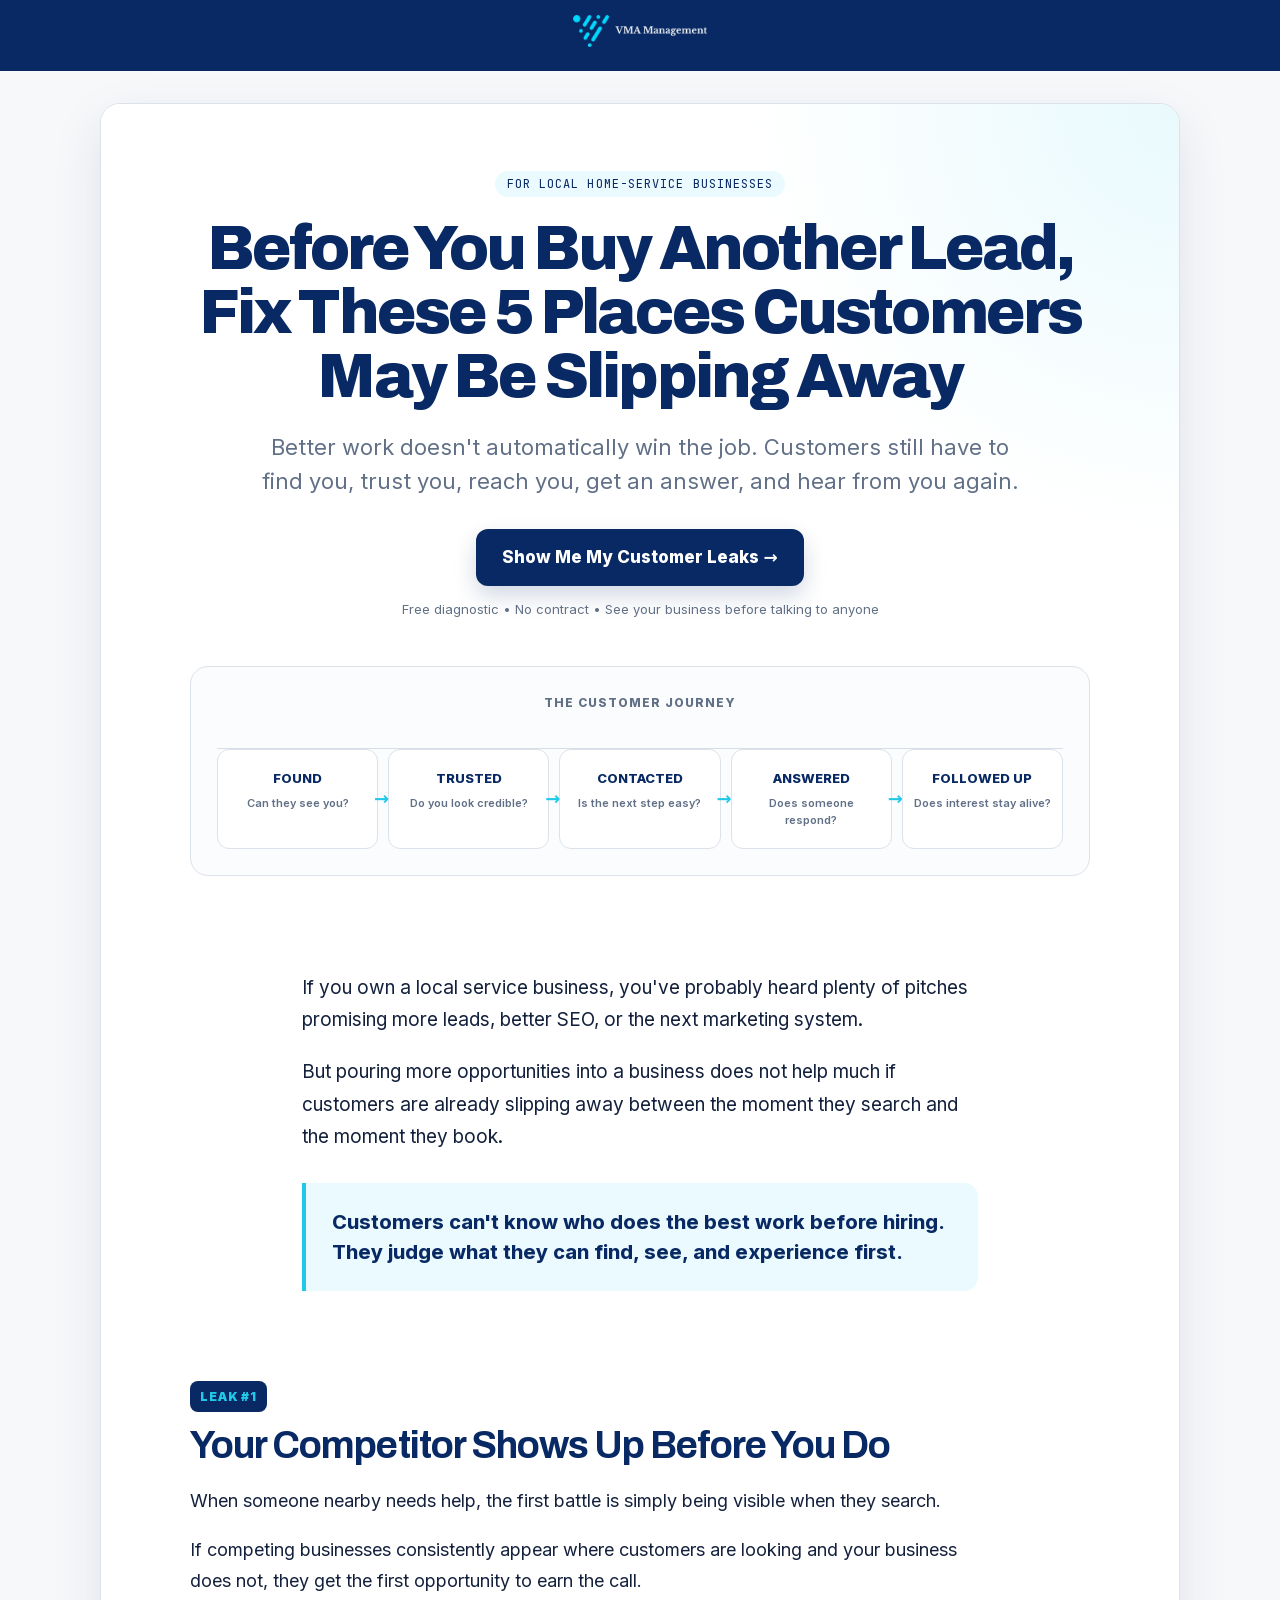
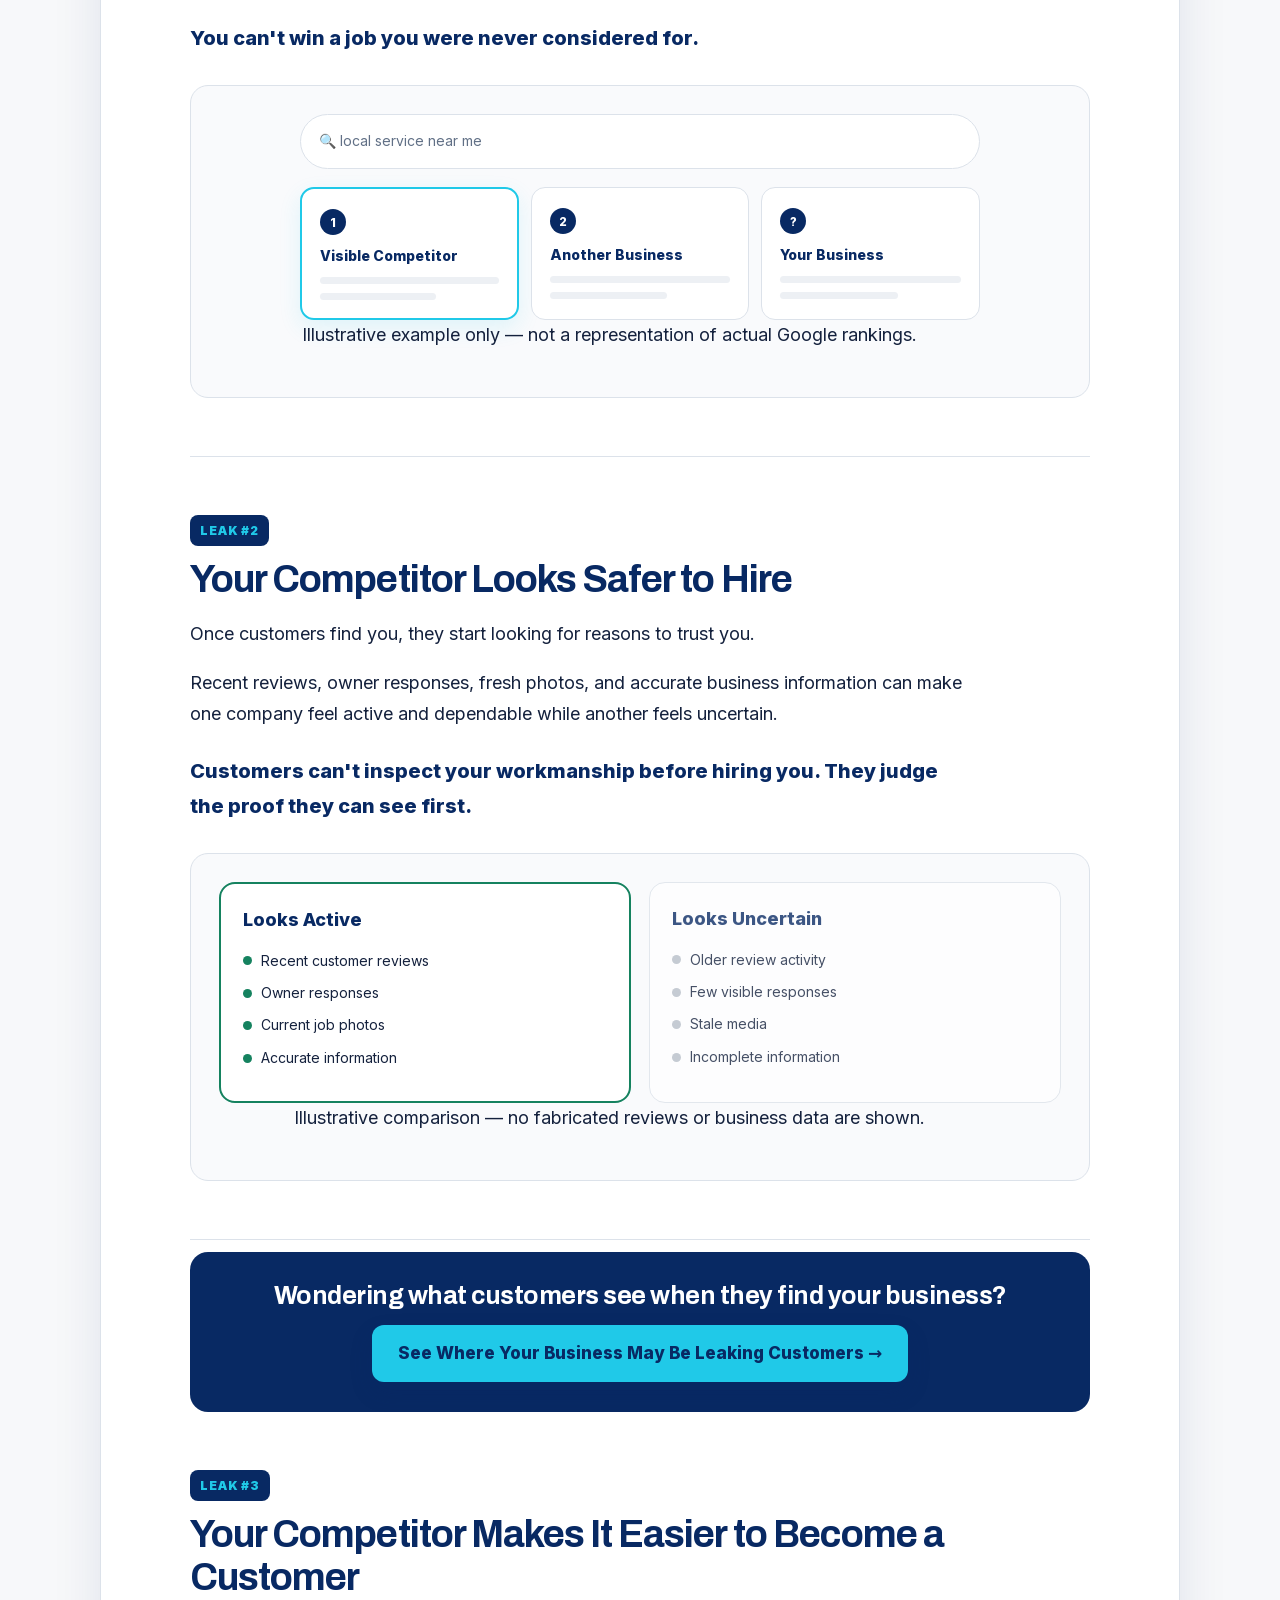
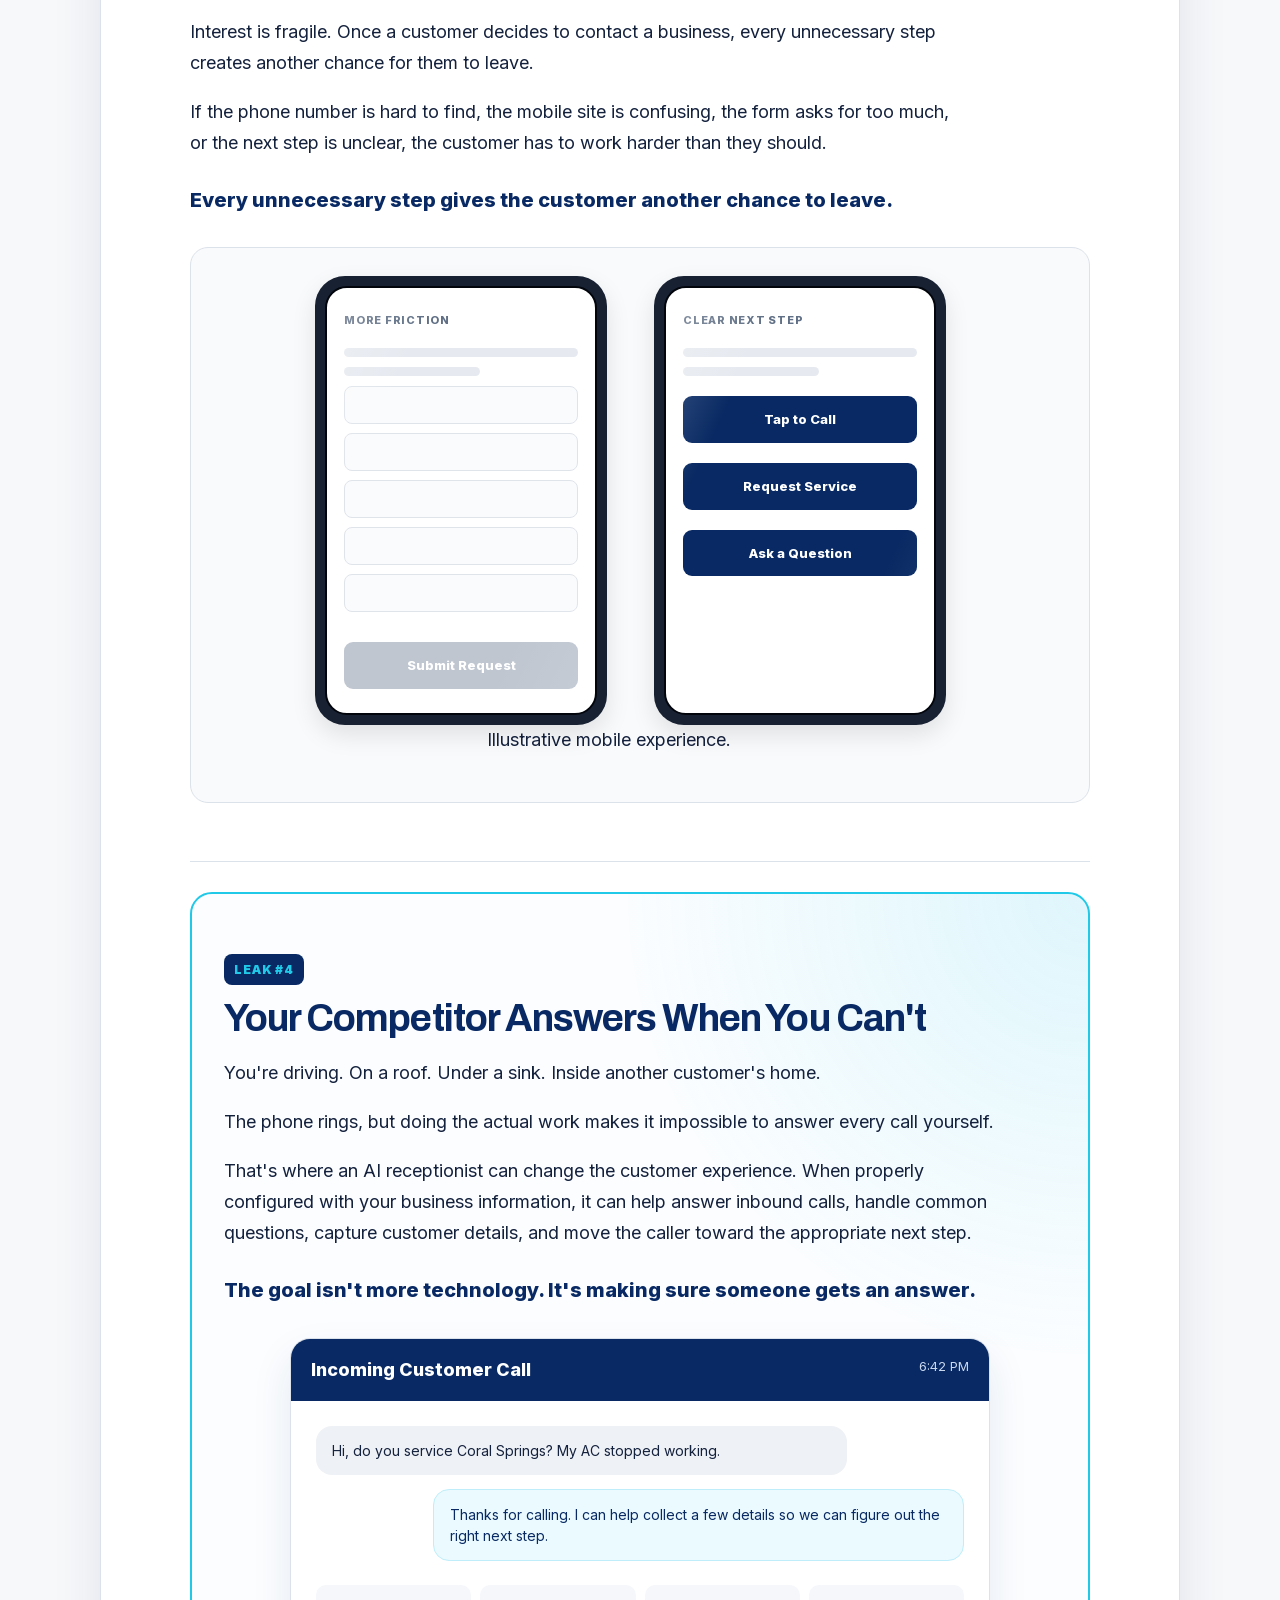
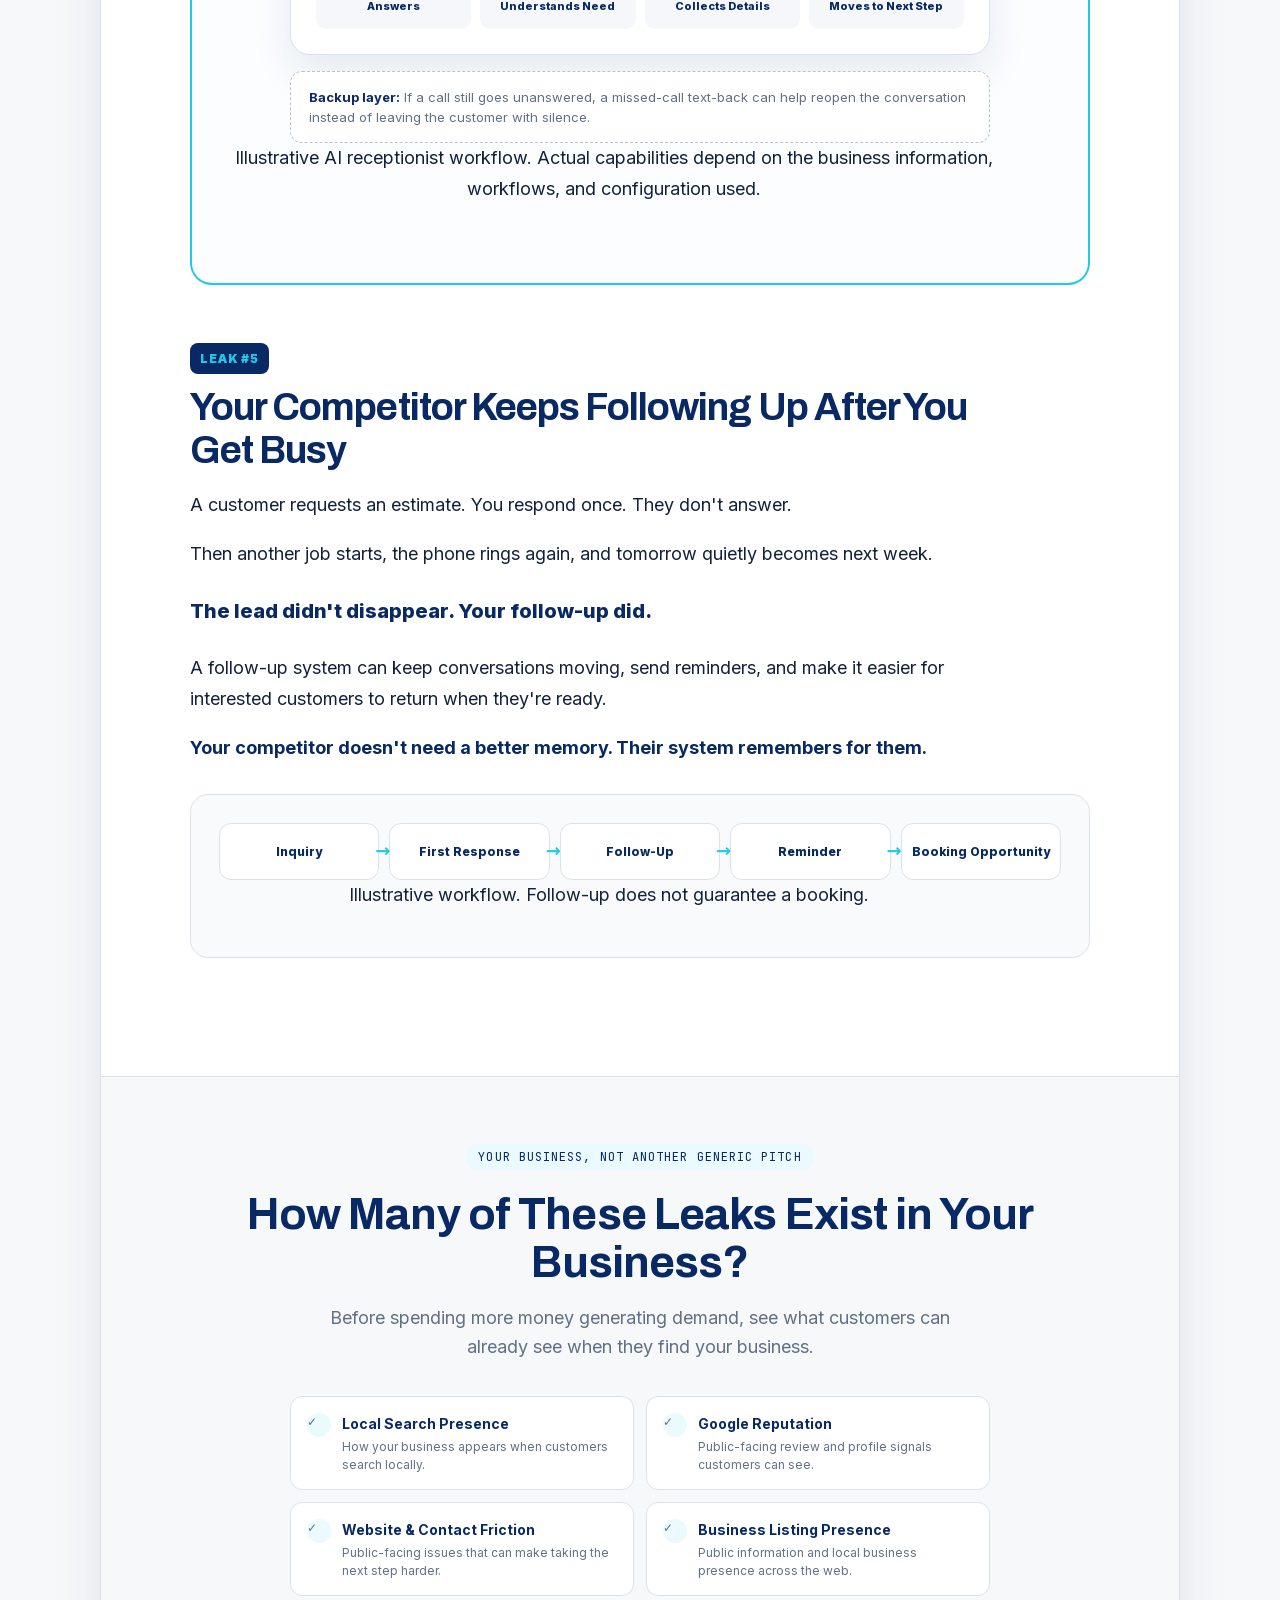
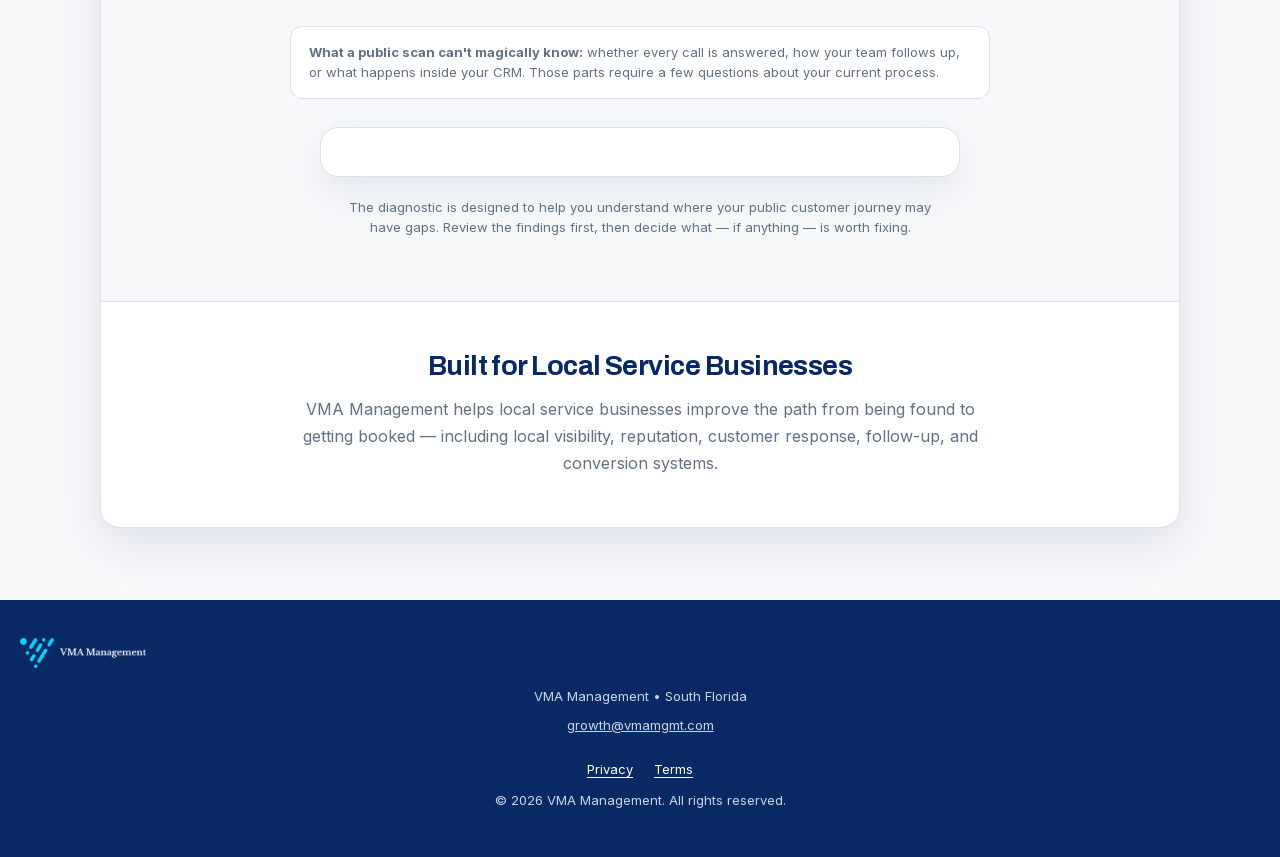
==== commit 996a8881: "Update index.html" ====
--- a/audit/index.html
+++ b/audit/index.html
@@ -3,326 +3,1549 @@
 <head>
 <meta charset="utf-8">
 <meta name="viewport" content="width=device-width, initial-scale=1">
- 
-<title>4 Reasons Local Customers Are Calling Your Competitors | VMA Management</title>
-<meta name="description" content="Discover the invisible leaks in your online presence that are costing your South Florida service business jobs, and how to fix them.">
+
+<title>5 Places Local Customers May Be Slipping Away | VMA Management</title>
+<meta
+  name="description"
+  content="Before buying more leads, see where your local customer journey may be leaking opportunities — from getting found to getting answered and followed up with."
+>
 <link rel="canonical" href="https://vmamgmt.com/audit">
 <meta name="theme-color" content="#082963">
- 
-<!-- Open Graph / Twitter -->
+
+<!-- Open Graph -->
 <meta property="og:type" content="article">
 <meta property="og:site_name" content="VMA Management">
 <meta property="og:url" content="https://vmamgmt.com/audit">
-<meta property="og:title" content="4 Reasons Local Customers Are Calling Your Competitors (Even When You Do Better Work)">
-<meta property="og:description" content="Discover the invisible leaks costing your South Florida service business jobs, and how to run a free diagnostic scan to fix them.">
+<meta
+  property="og:title"
+  content="Before You Buy Another Lead, Fix These 5 Places Customers May Be Slipping Away"
+>
+<meta
+  property="og:description"
+  content="Better work doesn't automatically win the job. See where customers may be slipping away between finding your business and actually booking."
+>
 <meta property="og:image" content="https://vmamgmt.com/img/og.png">
 <meta property="og:image:width" content="1200">
 <meta property="og:image:height" content="630">
 <meta property="og:image:alt" content="VMA Management">
- 
+
+<!-- Twitter / X -->
 <meta name="twitter:card" content="summary_large_image">
-<meta name="twitter:title" content="4 Reasons Local Customers Are Calling Your Competitors">
-<meta name="twitter:description" content="Discover the invisible leaks costing your South Florida service business jobs.">
+<meta
+  name="twitter:title"
+  content="5 Places Local Customers May Be Slipping Away"
+>
+<meta
+  name="twitter:description"
+  content="Before buying more leads, find the leaks between getting found, trusted, contacted, answered, and followed up with."
+>
 <meta name="twitter:image" content="https://vmamgmt.com/img/og.png">
- 
+
 <link rel="apple-touch-icon" href="../apple-touch-icon.png">
 <link rel="icon" type="image/png" sizes="32x32" href="../favicon-32x32.png">
 <link rel="icon" type="image/png" sizes="16x16" href="../favicon-16x16.png">
 <link rel="icon" href="../favicon.ico">
 <link rel="manifest" href="../site.webmanifest">
- 
-<link rel="stylesheet" href="../styles.css?v=20260831-listicle">
- 
+
+<link rel="stylesheet" href="../styles.css?v=20260901-audit-v2">
+
 <style>
-  /* ==========================================================================
-     Listicle Funnel Styles - Editorial, Trustworthy, Text-Heavy
-     ========================================================================== */
-  html { scroll-behavior: smooth; background: var(--paper); }
-  body { background: var(--paper); }
-
-  /* Distraction-Free Header */
-  .hdr { background: var(--navy); padding: 16px 0; text-align: center; }
-  .hdr__logo { display: inline-block; }
-  .hdr__logo img { height: 32px; width: auto; }
-
-  /* Main Article Container */
-  .article-container {
-    max-width: 800px;
-    margin: 40px auto 60px;
-    background: var(--white);
-    border: 1px solid var(--rule);
-    border-radius: var(--r);
-    box-shadow: 0 4px 12px rgba(8, 41, 99, 0.04);
+  :root {
+    --audit-navy: #082963;
+    --audit-navy-dark: #051c45;
+    --audit-cyan: #20c9e8;
+    --audit-cyan-soft: #eafaff;
+    --audit-paper: #f7f8fa;
+    --audit-white: #ffffff;
+    --audit-text: #14213d;
+    --audit-muted: #617086;
+    --audit-rule: #dce2ea;
+    --audit-green: #15825f;
+    --audit-red: #a64040;
+    --audit-shadow: 0 18px 50px rgba(8, 41, 99, 0.10);
+    --audit-radius: 20px;
+  }
+
+  html {
+    scroll-behavior: smooth;
+    background: var(--audit-paper);
+  }
+
+  body {
+    margin: 0;
+    background: var(--audit-paper);
+    color: var(--audit-text);
+  }
+
+  * {
+    box-sizing: border-box;
+  }
+
+  a {
+    color: inherit;
+  }
+
+  /* =========================
+     Header
+     ========================= */
+
+  .audit-header {
+    background: var(--audit-navy);
+    padding: 15px 20px;
+    text-align: center;
+  }
+
+  .audit-header__logo {
+    display: inline-flex;
+    align-items: center;
+    justify-content: center;
+  }
+
+  .audit-header__logo img {
+    display: block;
+    height: 32px;
+    width: auto;
+  }
+
+  /* =========================
+     Main Shell
+     ========================= */
+
+  .audit-shell {
+    width: min(1080px, calc(100% - 32px));
+    margin: 32px auto 72px;
+  }
+
+  .audit-card {
+    background: var(--audit-white);
+    border: 1px solid var(--audit-rule);
+    border-radius: var(--audit-radius);
+    box-shadow: var(--audit-shadow);
     overflow: hidden;
   }
 
-  /* Article Header */
-  .article-header {
-    padding: 48px 40px 32px;
-    border-bottom: 1px solid var(--rule);
-  }
-  .article-eyebrow {
+  /* =========================
+     Hero
+     ========================= */
+
+  .hero {
+    padding: 64px 64px 48px;
+    text-align: center;
+    background:
+      radial-gradient(circle at top right, rgba(32, 201, 232, 0.10), transparent 32%),
+      var(--audit-white);
+  }
+
+  .eyebrow {
     display: inline-block;
-    font-family: var(--mono);
+    margin-bottom: 20px;
+    padding: 7px 12px;
+    border-radius: 999px;
+    background: var(--audit-cyan-soft);
+    color: var(--audit-navy);
+    font-size: 12px;
+    line-height: 1;
+    font-weight: 800;
+    letter-spacing: .09em;
+    text-transform: uppercase;
+  }
+
+  .hero h1 {
+    max-width: 900px;
+    margin: 0 auto 22px;
+    color: var(--audit-navy);
+    font-size: clamp(38px, 6vw, 62px);
+    line-height: 1.03;
+    letter-spacing: -0.045em;
+    font-weight: 850;
+  }
+
+  .hero__subhead {
+    max-width: 760px;
+    margin: 0 auto 30px;
+    color: var(--audit-muted);
+    font-size: clamp(18px, 2vw, 22px);
+    line-height: 1.55;
+  }
+
+  .primary-cta {
+    display: inline-flex;
+    align-items: center;
+    justify-content: center;
+    min-height: 54px;
+    padding: 15px 26px;
+    border-radius: 12px;
+    background: var(--audit-navy);
+    color: #fff;
+    text-decoration: none;
+    font-size: 17px;
+    font-weight: 800;
+    box-shadow: 0 10px 22px rgba(8, 41, 99, .18);
+    transition:
+      transform .15s ease,
+      box-shadow .15s ease,
+      background .15s ease;
+  }
+
+  .primary-cta:hover,
+  .primary-cta:focus-visible {
+    background: var(--audit-navy-dark);
+    transform: translateY(-1px);
+    box-shadow: 0 14px 28px rgba(8, 41, 99, .23);
+  }
+
+  .hero__microcopy {
+    margin: 13px auto 0;
+    color: var(--audit-muted);
     font-size: 13px;
-    font-weight: 700;
+  }
+
+  /* =========================
+     Journey Visual
+     ========================= */
+
+  .journey {
+    margin: 46px auto 0;
+    padding: 26px;
+    max-width: 900px;
+    border: 1px solid var(--audit-rule);
+    border-radius: 18px;
+    background: #fbfcfd;
+  }
+
+  .journey__label {
+    margin: 0 0 18px;
+    color: var(--audit-muted);
+    font-size: 12px;
+    font-weight: 800;
     letter-spacing: .08em;
     text-transform: uppercase;
-    color: var(--cyan);
-    background: var(--navy);
-    padding: 6px 12px;
-    border-radius: 4px;
-    margin-bottom: 24px;
-  }
-  .article-header h1 {
-    font-size: clamp(32px, 5vw, 44px);
-    color: var(--navy);
-    line-height: 1.15;
+  }
+
+  .journey__steps {
+    display: grid;
+    grid-template-columns: repeat(5, 1fr);
+    gap: 10px;
+  }
+
+  .journey__step {
+    position: relative;
+    padding: 18px 10px;
+    border-radius: 12px;
+    background: #fff;
+    border: 1px solid var(--audit-rule);
+    color: var(--audit-navy);
+    font-size: 13px;
     font-weight: 800;
-    letter-spacing: -0.02em;
-    margin-bottom: 24px;
-  }
-  
-  /* Byline */
-  .byline {
+  }
+
+  .journey__step:not(:last-child)::after {
+    content: "→";
+    position: absolute;
+    right: -12px;
+    top: 50%;
+    z-index: 2;
+    transform: translateY(-50%);
+    color: var(--audit-cyan);
+    font-size: 18px;
+    font-weight: 900;
+  }
+
+  .journey__step span {
+    display: block;
+    margin-top: 6px;
+    color: var(--audit-muted);
+    font-size: 11px;
+    font-weight: 600;
+  }
+
+  /* =========================
+     Intro
+     ========================= */
+
+  .intro {
+    max-width: 760px;
+    margin: 0 auto;
+    padding: 48px 42px 20px;
+  }
+
+  .intro p {
+    margin: 0 0 20px;
+    font-size: 19px;
+    line-height: 1.7;
+  }
+
+  .intro__callout {
+    margin: 30px 0 0;
+    padding: 24px 26px;
+    border-left: 4px solid var(--audit-cyan);
+    background: var(--audit-cyan-soft);
+    border-radius: 0 14px 14px 0;
+    color: var(--audit-navy);
+    font-size: 20px;
+    font-weight: 750;
+    line-height: 1.5;
+  }
+
+  /* =========================
+     Leak Sections
+     ========================= */
+
+  .leaks {
+    padding: 12px 42px 60px;
+  }
+
+  .leak {
+    max-width: 900px;
+    margin: 0 auto;
+    padding: 58px 0;
+    border-bottom: 1px solid var(--audit-rule);
+  }
+
+  .leak:last-child {
+    border-bottom: none;
+  }
+
+  .leak__header {
+    max-width: 780px;
+    margin-bottom: 26px;
+  }
+
+  .leak__number {
+    display: inline-flex;
+    margin-bottom: 13px;
+    padding: 6px 10px;
+    border-radius: 8px;
+    background: var(--audit-navy);
+    color: var(--audit-cyan);
+    font-size: 12px;
+    font-weight: 900;
+    letter-spacing: .07em;
+    text-transform: uppercase;
+  }
+
+  .leak h2 {
+    margin: 0 0 18px;
+    color: var(--audit-navy);
+    font-size: clamp(28px, 4vw, 38px);
+    line-height: 1.12;
+    letter-spacing: -0.025em;
+  }
+
+  .leak p {
+    max-width: 780px;
+    margin: 0 0 18px;
+    color: var(--audit-text);
+    font-size: 18px;
+    line-height: 1.72;
+  }
+
+  .leak strong {
+    color: var(--audit-navy);
+  }
+
+  .money-line {
+    margin: 24px 0 !important;
+    color: var(--audit-navy) !important;
+    font-size: 20px !important;
+    font-weight: 800;
+  }
+
+  /* =========================
+     Visual Frames
+     ========================= */
+
+  .visual-frame {
+    margin-top: 30px;
+    padding: 28px;
+    border: 1px solid var(--audit-rule);
+    border-radius: 18px;
+    background: #f9fafc;
+  }
+
+  .visual-frame__caption {
+    margin-top: 16px;
+    color: var(--audit-muted);
+    font-size: 12px;
+    line-height: 1.5;
+    text-align: center;
+  }
+
+  /* Search Visual */
+
+  .search-demo {
+    max-width: 680px;
+    margin: 0 auto;
+  }
+
+  .search-demo__bar {
+    padding: 15px 18px;
+    border: 1px solid var(--audit-rule);
+    border-radius: 999px;
+    background: white;
+    color: var(--audit-muted);
+    font-size: 14px;
+  }
+
+  .search-demo__results {
+    display: grid;
+    grid-template-columns: repeat(3, 1fr);
+    gap: 12px;
+    margin-top: 18px;
+  }
+
+  .search-result {
+    padding: 18px;
+    border: 1px solid var(--audit-rule);
+    border-radius: 14px;
+    background: white;
+    min-height: 130px;
+  }
+
+  .search-result--highlight {
+    border: 2px solid var(--audit-cyan);
+    box-shadow: 0 8px 22px rgba(32, 201, 232, .12);
+  }
+
+  .search-result__rank {
+    display: inline-flex;
+    width: 26px;
+    height: 26px;
+    align-items: center;
+    justify-content: center;
+    margin-bottom: 10px;
+    border-radius: 50%;
+    background: var(--audit-navy);
+    color: white;
+    font-size: 12px;
+    font-weight: 800;
+  }
+
+  .search-result__name {
+    color: var(--audit-navy);
+    font-size: 14px;
+    font-weight: 800;
+  }
+
+  .search-result__line {
+    height: 7px;
+    margin-top: 9px;
+    border-radius: 8px;
+    background: #edf0f4;
+  }
+
+  .search-result__line.short {
+    width: 65%;
+  }
+
+  /* Trust Comparison */
+
+  .trust-grid {
+    display: grid;
+    grid-template-columns: 1fr 1fr;
+    gap: 18px;
+  }
+
+  .profile-card {
+    padding: 22px;
+    border-radius: 16px;
+    background: white;
+    border: 1px solid var(--audit-rule);
+  }
+
+  .profile-card--strong {
+    border: 2px solid var(--audit-green);
+  }
+
+  .profile-card--weak {
+    opacity: .78;
+  }
+
+  .profile-card__title {
+    margin-bottom: 15px;
+    color: var(--audit-navy);
+    font-weight: 800;
+  }
+
+  .profile-signal {
     display: flex;
     align-items: center;
+    gap: 9px;
+    margin: 10px 0;
+    color: var(--audit-text);
+    font-size: 14px;
+  }
+
+  .signal-dot {
+    width: 9px;
+    height: 9px;
+    flex: 0 0 auto;
+    border-radius: 50%;
+    background: var(--audit-green);
+  }
+
+  .profile-card--weak .signal-dot {
+    background: #b7bec8;
+  }
+
+  /* Friction Visual */
+
+  .phone-compare {
+    display: grid;
+    grid-template-columns: 1fr 1fr;
+    gap: 28px;
+    max-width: 650px;
+    margin: 0 auto;
+  }
+
+  .phone {
+    padding: 10px;
+    border-radius: 30px;
+    background: #172132;
+    box-shadow: 0 10px 24px rgba(0,0,0,.10);
+  }
+
+  .phone__screen {
+    min-height: 335px;
+    padding: 24px 17px;
+    border-radius: 22px;
+    background: white;
+  }
+
+  .phone__label {
+    margin-bottom: 18px;
+    color: var(--audit-muted);
+    font-size: 11px;
+    font-weight: 800;
+    text-transform: uppercase;
+    letter-spacing: .07em;
+  }
+
+  .fake-line {
+    height: 9px;
+    margin-bottom: 10px;
+    border-radius: 8px;
+    background: #e6eaf0;
+  }
+
+  .fake-line.short {
+    width: 58%;
+  }
+
+  .fake-field {
+    height: 38px;
+    margin: 9px 0;
+    border: 1px solid #dfe4eb;
+    border-radius: 8px;
+    background: #fafbfc;
+  }
+
+  .fake-button {
+    margin-top: 20px;
+    padding: 13px;
+    border-radius: 9px;
+    background: var(--audit-navy);
+    color: white;
+    text-align: center;
+    font-size: 13px;
+    font-weight: 800;
+  }
+
+  .fake-button--muted {
+    margin-top: 30px;
+    background: #bfc6d0;
+  }
+
+  /* Mid CTA */
+
+  .mid-cta {
+    max-width: 900px;
+    margin: 12px auto 0;
+    padding: 30px;
+    text-align: center;
+    border-radius: 18px;
+    background: var(--audit-navy);
+  }
+
+  .mid-cta h3 {
+    margin: 0 0 15px;
+    color: white;
+    font-size: 25px;
+  }
+
+  .mid-cta .primary-cta {
+    background: var(--audit-cyan);
+    color: var(--audit-navy);
+  }
+
+  /* AI Receptionist */
+
+  .leak--featured {
+    padding: 60px 32px;
+    margin-top: 30px;
+    border: 2px solid var(--audit-cyan);
+    border-radius: 22px;
+    background:
+      radial-gradient(circle at top right, rgba(32, 201, 232, .13), transparent 35%),
+      #fbfdff;
+  }
+
+  .call-ui {
+    max-width: 700px;
+    margin: 30px auto 0;
+    overflow: hidden;
+    border: 1px solid var(--audit-rule);
+    border-radius: 20px;
+    background: white;
+    box-shadow: 0 18px 42px rgba(8,41,99,.09);
+  }
+
+  .call-ui__top {
+    display: flex;
+    justify-content: space-between;
     gap: 16px;
-    margin-top: 32px;
-  }
-  .byline__avatar {
-    width: 56px;
-    height: 56px;
+    padding: 17px 20px;
+    background: var(--audit-navy);
+    color: white;
+  }
+
+  .call-ui__status {
+    font-weight: 800;
+  }
+
+  .call-ui__time {
+    color: #c9d8ef;
+    font-size: 13px;
+  }
+
+  .call-ui__body {
+    padding: 25px;
+  }
+
+  .call-bubble {
+    max-width: 82%;
+    margin-bottom: 14px;
+    padding: 14px 16px;
+    border-radius: 16px;
+    font-size: 14px;
+    line-height: 1.5;
+  }
+
+  .call-bubble--customer {
+    background: #eef1f5;
+    color: var(--audit-text);
+  }
+
+  .call-bubble--ai {
+    margin-left: auto;
+    background: var(--audit-cyan-soft);
+    border: 1px solid #bfeefa;
+    color: var(--audit-navy);
+  }
+
+  .ai-actions {
+    display: grid;
+    grid-template-columns: repeat(4, 1fr);
+    gap: 9px;
+    margin-top: 24px;
+  }
+
+  .ai-action {
+    padding: 13px 8px;
+    border-radius: 10px;
+    background: #f5f7fa;
+    color: var(--audit-navy);
+    text-align: center;
+    font-size: 11px;
+    font-weight: 800;
+  }
+
+  .fallback-note {
+    max-width: 700px;
+    margin: 16px auto 0;
+    padding: 15px 18px;
+    border-radius: 12px;
+    background: #fff;
+    border: 1px dashed #b8c3d2;
+    color: var(--audit-muted);
+    font-size: 13px;
+    line-height: 1.55;
+  }
+
+  /* Follow-up Timeline */
+
+  .followup {
+    display: grid;
+    grid-template-columns: repeat(5, 1fr);
+    gap: 10px;
+  }
+
+  .followup__step {
+    position: relative;
+    padding: 18px 10px;
+    border: 1px solid var(--audit-rule);
+    border-radius: 12px;
+    background: white;
+    text-align: center;
+    color: var(--audit-navy);
+    font-size: 12px;
+    font-weight: 800;
+  }
+
+  .followup__step:not(:last-child)::after {
+    content: "→";
+    position: absolute;
+    right: -12px;
+    top: 50%;
+    transform: translateY(-50%);
+    color: var(--audit-cyan);
+    font-size: 18px;
+    font-weight: 900;
+    z-index: 2;
+  }
+
+  /* =========================
+     Diagnostic Section
+     ========================= */
+
+  .diagnostic {
+    padding: 64px 42px;
+    background: var(--audit-paper);
+    border-top: 1px solid var(--audit-rule);
+  }
+
+  .diagnostic__inner {
+    max-width: 820px;
+    margin: 0 auto;
+  }
+
+  .diagnostic__header {
+    text-align: center;
+    margin-bottom: 34px;
+  }
+
+  .diagnostic__header h2 {
+    margin: 0 0 16px;
+    color: var(--audit-navy);
+    font-size: clamp(32px, 5vw, 44px);
+    line-height: 1.1;
+  }
+
+  .diagnostic__header p {
+    max-width: 680px;
+    margin: 0 auto;
+    color: var(--audit-muted);
+    font-size: 18px;
+    line-height: 1.65;
+  }
+
+  .scan-preview {
+    display: grid;
+    grid-template-columns: repeat(2, 1fr);
+    gap: 12px;
+    margin: 30px auto;
+    max-width: 700px;
+  }
+
+  .scan-item {
+    display: flex;
+    gap: 11px;
+    align-items: flex-start;
+    padding: 16px;
+    border: 1px solid var(--audit-rule);
+    border-radius: 12px;
+    background: white;
+  }
+
+  .scan-item__check {
+    display: inline-flex;
+    width: 24px;
+    height: 24px;
+    flex: 0 0 24px;
+    align-items: center;
+    justify-content: center;
     border-radius: 50%;
-    background: var(--rule);
-    border: 2px solid var(--paper);
-    object-fit: cover;
-  }
-  .byline__info strong {
+    background: var(--audit-cyan-soft);
+    color: var(--audit-navy);
+    font-weight: 900;
+  }
+
+  .scan-item strong {
     display: block;
-    font-family: var(--display);
-    font-size: 17px;
-    color: var(--navy);
-    margin-bottom: 2px;
-  }
-  .byline__info span {
-    font-family: var(--body);
+    margin-bottom: 3px;
+    color: var(--audit-navy);
     font-size: 14px;
-    color: var(--muted);
-  }
-
-  /* Article Body Content */
-  .article-content {
-    padding: 40px;
-  }
-  .article-content p {
-    font-size: 19px;
-    line-height: 1.7;
-    color: var(--navy);
-    margin-bottom: 24px;
-  }
-  .article-content h2 {
-    font-size: 28px;
-    color: var(--navy);
-    margin: 48px 0 20px;
-    font-weight: 800;
-  }
-  .article-content h3 {
-    font-size: 22px;
-    color: var(--navy);
-    margin: 32px 0 16px;
-    font-weight: 700;
-    display: flex;
-    align-items: baseline;
-    gap: 12px;
-  }
-  .article-content h3 span {
-    color: var(--cyan);
-    background: var(--navy);
-    font-family: var(--mono);
-    font-size: 14px;
-    padding: 2px 8px;
-    border-radius: 4px;
-    transform: translateY(-2px);
-  }
-  .article-content strong {
-    font-weight: 700;
-  }
-  .article-content blockquote {
-    margin: 32px 0;
-    padding: 24px 32px;
-    background: var(--paper);
-    border-left: 4px solid var(--navy);
-    font-style: italic;
-    font-size: 20px;
-    color: var(--muted);
-  }
-
-  /* Editorial Images */
-  .article-img {
-    width: 100%;
-    height: auto;
-    border-radius: var(--r);
-    margin: 40px 0;
-    border: 1px solid var(--rule);
-    box-shadow: 0 2px 8px rgba(0,0,0,0.05);
-  }
-
-  /* The Pivot (Widget Wrapper) */
-  .widget-wrapper {
-    margin: 56px -40px -40px;
-    padding: 48px 40px;
-    background: var(--paper);
-    border-top: 4px solid var(--cyan);
-  }
-  .widget-wrapper h2 {
-    margin-top: 0;
-    text-align: center;
-    font-size: 32px;
-  }
-  .widget-wrapper p.lead-in {
-    text-align: center;
-    font-size: 18px;
-    max-width: 600px;
-    margin: 0 auto 32px;
-  }
-  
-  /* Widget Box Polish */
+  }
+
+  .scan-item span {
+    display: block;
+    color: var(--audit-muted);
+    font-size: 12px;
+    line-height: 1.45;
+  }
+
+  .scan-honesty {
+    max-width: 700px;
+    margin: 0 auto 28px;
+    padding: 15px 18px;
+    border-radius: 12px;
+    border: 1px solid var(--audit-rule);
+    background: #fff;
+    color: var(--audit-muted);
+    font-size: 13px;
+    line-height: 1.55;
+  }
+
+  /* GHL Widget */
+
   .ghl-embed-container {
-    background: var(--white);
-    border-radius: 12px;
-    box-shadow: 0 12px 32px rgba(8, 41, 99, 0.08);
-    border: 1px solid var(--rule);
+    max-width: 640px;
+    margin: 0 auto;
     padding: 24px;
-    max-width: 600px;
-    margin: 0 auto;
-  }
+    border: 1px solid var(--audit-rule);
+    border-radius: 18px;
+    background: white;
+    box-shadow: 0 16px 38px rgba(8, 41, 99, .08);
+  }
+
   .ghl-embed-container iframe {
     width: 100% !important;
     border: none !important;
   }
-  .anti-scam-badge {
+
+  .privacy-note {
+    max-width: 610px;
+    margin: 20px auto 0;
+    color: var(--audit-muted);
     text-align: center;
-    font-size: 14px;
-    color: var(--muted);
-    margin-top: 24px;
-    display: flex;
-    flex-direction: column;
-    align-items: center;
-    gap: 8px;
-  }
-  .anti-scam-badge svg {
-    width: 20px;
-    height: 20px;
-    color: var(--navy);
-  }
-
-  /* Responsive Adjustments */
-  @media (max-width: 768px) {
-    .article-container { margin: 24px 16px; }
-    .article-header { padding: 32px 24px 24px; }
-    .article-content { padding: 32px 24px; }
-    .article-content p { font-size: 17px; }
-    .article-content h2 { font-size: 24px; }
-    .widget-wrapper { margin: 40px -24px -32px; padding: 40px 24px; }
+    font-size: 13px;
+    line-height: 1.55;
+  }
+
+  /* =========================
+     Founder / Trust
+     ========================= */
+
+  .founder {
+    padding: 50px 42px;
+    background: white;
+    border-top: 1px solid var(--audit-rule);
+  }
+
+  .founder__inner {
+    max-width: 720px;
+    margin: 0 auto;
+    text-align: center;
+  }
+
+  .founder h2 {
+    margin: 0 0 14px;
+    color: var(--audit-navy);
+    font-size: 27px;
+  }
+
+  .founder p {
+    margin: 0;
+    color: var(--audit-muted);
+    font-size: 16px;
+    line-height: 1.7;
+  }
+
+  /* =========================
+     Footer
+     ========================= */
+
+  .audit-footer {
+    padding: 38px 20px;
+    background: var(--audit-navy);
+    color: white;
+    text-align: center;
+  }
+
+  .audit-footer img {
+    width: auto;
+    height: 30px;
+    margin-bottom: 18px;
+  }
+
+  .audit-footer p {
+    margin: 8px 0;
+    color: #cbd7e8;
+    font-size: 13px;
+  }
+
+  .audit-footer__links {
+    margin: 18px 0 0;
+  }
+
+  .audit-footer__links a {
+    margin: 0 8px;
+    color: white;
+    font-size: 13px;
+    text-decoration: underline;
+    text-underline-offset: 3px;
+  }
+
+  /* =========================
+     Responsive
+     ========================= */
+
+  @media (max-width: 800px) {
+    .audit-shell {
+      width: min(100% - 20px, 1080px);
+      margin-top: 18px;
+    }
+
+    .hero {
+      padding: 42px 22px 34px;
+    }
+
+    .hero h1 {
+      font-size: clamp(36px, 11vw, 50px);
+    }
+
+    .journey {
+      padding: 18px;
+    }
+
+    .journey__steps {
+      grid-template-columns: 1fr;
+    }
+
+    .journey__step:not(:last-child)::after {
+      content: "↓";
+      right: 50%;
+      top: auto;
+      bottom: -17px;
+      transform: translateX(50%);
+    }
+
+    .intro {
+      padding: 38px 24px 15px;
+    }
+
+    .intro p {
+      font-size: 17px;
+    }
+
+    .leaks {
+      padding: 0 24px 40px;
+    }
+
+    .leak {
+      padding: 44px 0;
+    }
+
+    .leak p {
+      font-size: 17px;
+    }
+
+    .visual-frame {
+      padding: 18px;
+    }
+
+    .search-demo__results {
+      grid-template-columns: 1fr;
+    }
+
+    .trust-grid {
+      grid-template-columns: 1fr;
+    }
+
+    .phone-compare {
+      grid-template-columns: 1fr;
+      max-width: 340px;
+    }
+
+    .leak--featured {
+      margin-left: -12px;
+      margin-right: -12px;
+      padding: 42px 18px;
+    }
+
+    .ai-actions {
+      grid-template-columns: repeat(2, 1fr);
+    }
+
+    .followup {
+      grid-template-columns: 1fr;
+    }
+
+    .followup__step:not(:last-child)::after {
+      content: "↓";
+      right: 50%;
+      top: auto;
+      bottom: -17px;
+      transform: translateX(50%);
+    }
+
+    .diagnostic {
+      padding: 48px 20px;
+    }
+
+    .scan-preview {
+      grid-template-columns: 1fr;
+    }
+
+    .ghl-embed-container {
+      padding: 14px;
+    }
+
+    .founder {
+      padding: 42px 24px;
+    }
   }
 </style>
 </head>
+
 <body>
- 
-<!-- Clean Header: No Escape Routes -->
-<header class="hdr">
-  <a class="hdr__logo" href="../index.html" aria-label="VMA Management — home">
-    <img src="../assets/vma-lockup-light.webp" width="371" height="88" alt="VMA Management">
-  </a>
+
+<!-- Minimal funnel header: intentionally non-clickable -->
+<header class="audit-header">
+  <div class="audit-header__logo" aria-label="VMA Management">
+    <img
+      src="../assets/vma-lockup-light.webp"
+      width="371"
+      height="88"
+      alt="VMA Management"
+    >
+  </div>
 </header>
- 
-<main>
-  <article class="article-container">
-    
-    <header class="article-header">
-      <span class="article-eyebrow">Local Growth Analysis</span>
-      <h1>4 Reasons Local Customers Are Calling Your Competitors (Even When You Do Better Work)</h1>
-      
-      <div class="byline">
-        <!-- Using a placeholder for your headshot, replace with actual photo if you have one in assets -->
-        <img src="../assets/trades/general-contractors.jpg" alt="Cameron Evans" class="byline__avatar">
-        <div class="byline__info">
-          <strong>Cameron Evans</strong>
-          <span>Founder, VMA Management • South Florida</span>
+
+<main class="audit-shell">
+  <article class="audit-card">
+
+    <!-- HERO -->
+    <section class="hero">
+      <span class="eyebrow">For Local Home-Service Businesses</span>
+
+      <h1>
+        Before You Buy Another Lead, Fix These 5 Places Customers May Be Slipping Away
+      </h1>
+
+      <p class="hero__subhead">
+        Better work doesn't automatically win the job. Customers still have to
+        find you, trust you, reach you, get an answer, and hear from you again.
+      </p>
+
+      <a class="primary-cta" href="#get-audit">
+        Show Me My Customer Leaks →
+      </a>
+
+      <p class="hero__microcopy">
+        Free diagnostic • No contract • See your business before talking to anyone
+      </p>
+
+      <div class="journey" aria-label="Local customer journey">
+        <p class="journey__label">The customer journey</p>
+
+        <div class="journey__steps">
+          <div class="journey__step">
+            FOUND
+            <span>Can they see you?</span>
+          </div>
+
+          <div class="journey__step">
+            TRUSTED
+            <span>Do you look credible?</span>
+          </div>
+
+          <div class="journey__step">
+            CONTACTED
+            <span>Is the next step easy?</span>
+          </div>
+
+          <div class="journey__step">
+            ANSWERED
+            <span>Does someone respond?</span>
+          </div>
+
+          <div class="journey__step">
+            FOLLOWED UP
+            <span>Does interest stay alive?</span>
+          </div>
         </div>
       </div>
-    </header>
-
-    <div class="article-content">
-      <p>If you own an HVAC, plumbing, roofing, or electrical business in South Florida, your phone probably rings nonstop. The problem? It’s not customers calling. It’s marketing agencies promising you the moon.</p>
-      
-      <p>While you're busy dodging their sales calls, you might be ignoring how your business actually looks to a homeowner in crisis. Let's look at your business through the eyes of a stressed-out South Florida homeowner whose AC just died or pipe just burst.</p>
-
-      <blockquote>"Customers don't know you do the best work in town yet. They only know what their phone screen tells them."</blockquote>
-
-      <p>Before you spend another dollar buying shared leads from Angi or HomeAdvisor, you need to plug the leaks in your own customer experience. Here are the four invisible hurdles turning your customers away.</p>
-
-      <!-- UPLOAD THIS IMAGE: A stressed homeowner looking at their smartphone -->
-      <img src="../img/customer-searching-phone.jpg" alt="Stressed homeowner searching for local contractors on a smartphone" class="article-img">
-
-      <h3><span>Leak #1</span> The "Sketchy" Google Profile</h3>
-      <p>When a homeowner searches for an emergency repair, they don't scroll to page 3 of Google. They look at the top three map results. They want to see a real, local business they can trust.</p>
-      <p>If your Google Business Profile is missing a website link, has the wrong operating hours, or hasn't had a new photo of your wrapped trucks uploaded in two years, the customer assumes you might be out of business. They click the guy next to you who looks active and professional.</p>
-
-      <h3><span>Leak #2</span> The "Trust Check" Failure</h3>
-      <p>Word of mouth gets your name in a customer's ear, but <strong>90% of homeowners will still Google your business to check your reviews before they actually call.</strong></p>
-      <p>Imagine the customer has your business open on their screen next to a competitor. Your last 5-star review was left 8 months ago. The competitor has three new 5-star reviews from this week. Even if you do vastly superior work, the customer takes the safe bet and goes with the competitor who looks highly recommended <em>today</em>.</p>
-
-      <h3><span>Leak #3</span> The Frustrating Mobile Experience</h3>
-      <p>Almost all local service searches happen on cell phones. The homeowner is stressed and in a hurry. They tap your website link.</p>
-      <p>If your site takes more than 5 seconds to load, if they have to pinch and zoom to read your text, or if they can't find an immediate "Tap to Call" button, they hit the back button. A slow, outdated website loses the job before the phone ever has a chance to ring.</p>
-
-      <!-- UPLOAD THIS IMAGE: A screenshot of a "Missed Call -> Instant Text" conversation -->
-      <img src="../img/missed-call-text-proof.jpg" alt="Screenshot showing an automated text message sent immediately after a missed call" class="article-img">
-
-      <h3><span>Leak #4</span> The Voicemail Black Hole</h3>
-      <p>The customer finally decides to choose you. They call. But you’re under a sink, up on a ladder, or driving between quotes. The call goes straight to voicemail.</p>
-      <p>Here is the harsh reality of 2026: <strong>Homeowners do not leave voicemails.</strong> If they don't get an answer, or an instant text message back acknowledging their call, they simply dial the next business on Google. You lose a $1,500 job and never even knew they called.</p>
-
-      <!-- The Pivot to the Widget -->
-      <div class="widget-wrapper" id="get-audit">
-        <h2>How to Find Your Leaks (Without Paying an Agency)</h2>
-        <p class="lead-in">You can spend five hours manually checking your site speed, your Google maps rankings, and your business directory listings across the web... or you can run a <strong>free diagnostic scan</strong> right now.</p>
-        
+    </section>
+
+    <!-- INTRO -->
+    <section class="intro">
+      <p>
+        If you own a local service business, you've probably heard plenty of
+        pitches promising more leads, better SEO, or the next marketing system.
+      </p>
+
+      <p>
+        But pouring more opportunities into a business does not help much if
+        customers are already slipping away between the moment they search and
+        the moment they book.
+      </p>
+
+      <div class="intro__callout">
+        Customers can't know who does the best work before hiring.
+        They judge what they can find, see, and experience first.
+      </div>
+    </section>
+
+    <!-- LEAKS -->
+    <section class="leaks">
+
+      <!-- LEAK 1 -->
+      <section class="leak">
+        <div class="leak__header">
+          <span class="leak__number">Leak #1</span>
+
+          <h2>Your Competitor Shows Up Before You Do</h2>
+
+          <p>
+            When someone nearby needs help, the first battle is simply being
+            visible when they search.
+          </p>
+
+          <p>
+            If competing businesses consistently appear where customers are
+            looking and your business does not, they get the first opportunity
+            to earn the call.
+          </p>
+
+          <p class="money-line">
+            You can't win a job you were never considered for.
+          </p>
+        </div>
+
+        <div class="visual-frame">
+          <div class="search-demo">
+            <div class="search-demo__bar">
+              🔍 local service near me
+            </div>
+
+            <div class="search-demo__results">
+              <div class="search-result search-result--highlight">
+                <div class="search-result__rank">1</div>
+                <div class="search-result__name">Visible Competitor</div>
+                <div class="search-result__line"></div>
+                <div class="search-result__line short"></div>
+              </div>
+
+              <div class="search-result">
+                <div class="search-result__rank">2</div>
+                <div class="search-result__name">Another Business</div>
+                <div class="search-result__line"></div>
+                <div class="search-result__line short"></div>
+              </div>
+
+              <div class="search-result">
+                <div class="search-result__rank">?</div>
+                <div class="search-result__name">Your Business</div>
+                <div class="search-result__line"></div>
+                <div class="search-result__line short"></div>
+              </div>
+            </div>
+          </div>
+
+          <p class="visual-frame__caption">
+            Illustrative example only — not a representation of actual Google rankings.
+          </p>
+        </div>
+      </section>
+
+      <!-- LEAK 2 -->
+      <section class="leak">
+        <div class="leak__header">
+          <span class="leak__number">Leak #2</span>
+
+          <h2>Your Competitor Looks Safer to Hire</h2>
+
+          <p>
+            Once customers find you, they start looking for reasons to trust you.
+          </p>
+
+          <p>
+            Recent reviews, owner responses, fresh photos, and accurate business
+            information can make one company feel active and dependable while
+            another feels uncertain.
+          </p>
+
+          <p class="money-line">
+            Customers can't inspect your workmanship before hiring you.
+            They judge the proof they can see first.
+          </p>
+        </div>
+
+        <div class="visual-frame">
+          <div class="trust-grid">
+
+            <div class="profile-card profile-card--strong">
+              <div class="profile-card__title">Looks Active</div>
+
+              <div class="profile-signal">
+                <span class="signal-dot"></span>
+                Recent customer reviews
+              </div>
+
+              <div class="profile-signal">
+                <span class="signal-dot"></span>
+                Owner responses
+              </div>
+
+              <div class="profile-signal">
+                <span class="signal-dot"></span>
+                Current job photos
+              </div>
+
+              <div class="profile-signal">
+                <span class="signal-dot"></span>
+                Accurate information
+              </div>
+            </div>
+
+            <div class="profile-card profile-card--weak">
+              <div class="profile-card__title">Looks Uncertain</div>
+
+              <div class="profile-signal">
+                <span class="signal-dot"></span>
+                Older review activity
+              </div>
+
+              <div class="profile-signal">
+                <span class="signal-dot"></span>
+                Few visible responses
+              </div>
+
+              <div class="profile-signal">
+                <span class="signal-dot"></span>
+                Stale media
+              </div>
+
+              <div class="profile-signal">
+                <span class="signal-dot"></span>
+                Incomplete information
+              </div>
+            </div>
+
+          </div>
+
+          <p class="visual-frame__caption">
+            Illustrative comparison — no fabricated reviews or business data are shown.
+          </p>
+        </div>
+      </section>
+
+      <!-- MID CTA -->
+      <div class="mid-cta">
+        <h3>Wondering what customers see when they find your business?</h3>
+
+        <a class="primary-cta" href="#get-audit">
+          See Where Your Business May Be Leaking Customers →
+        </a>
+      </div>
+
+      <!-- LEAK 3 -->
+      <section class="leak">
+        <div class="leak__header">
+          <span class="leak__number">Leak #3</span>
+
+          <h2>Your Competitor Makes It Easier to Become a Customer</h2>
+
+          <p>
+            Interest is fragile. Once a customer decides to contact a business,
+            every unnecessary step creates another chance for them to leave.
+          </p>
+
+          <p>
+            If the phone number is hard to find, the mobile site is confusing,
+            the form asks for too much, or the next step is unclear, the customer
+            has to work harder than they should.
+          </p>
+
+          <p class="money-line">
+            Every unnecessary step gives the customer another chance to leave.
+          </p>
+        </div>
+
+        <div class="visual-frame">
+          <div class="phone-compare">
+
+            <div class="phone">
+              <div class="phone__screen">
+                <div class="phone__label">More Friction</div>
+
+                <div class="fake-line"></div>
+                <div class="fake-line short"></div>
+
+                <div class="fake-field"></div>
+                <div class="fake-field"></div>
+                <div class="fake-field"></div>
+                <div class="fake-field"></div>
+                <div class="fake-field"></div>
+
+                <div class="fake-button fake-button--muted">
+                  Submit Request
+                </div>
+              </div>
+            </div>
+
+            <div class="phone">
+              <div class="phone__screen">
+                <div class="phone__label">Clear Next Step</div>
+
+                <div class="fake-line"></div>
+                <div class="fake-line short"></div>
+
+                <div class="fake-button">
+                  Tap to Call
+                </div>
+
+                <div class="fake-button">
+                  Request Service
+                </div>
+
+                <div class="fake-button">
+                  Ask a Question
+                </div>
+              </div>
+            </div>
+
+          </div>
+
+          <p class="visual-frame__caption">
+            Illustrative mobile experience.
+          </p>
+        </div>
+      </section>
+
+      <!-- LEAK 4 -->
+      <section class="leak leak--featured">
+        <div class="leak__header">
+          <span class="leak__number">Leak #4</span>
+
+          <h2>Your Competitor Answers When You Can't</h2>
+
+          <p>
+            You're driving. On a roof. Under a sink. Inside another customer's
+            home.
+          </p>
+
+          <p>
+            The phone rings, but doing the actual work makes it impossible to
+            answer every call yourself.
+          </p>
+
+          <p>
+            That's where an AI receptionist can change the customer experience.
+            When properly configured with your business information, it can help
+            answer inbound calls, handle common questions, capture customer
+            details, and move the caller toward the appropriate next step.
+          </p>
+
+          <p class="money-line">
+            The goal isn't more technology. It's making sure someone gets an answer.
+          </p>
+        </div>
+
+        <div class="call-ui">
+          <div class="call-ui__top">
+            <span class="call-ui__status">Incoming Customer Call</span>
+            <span class="call-ui__time">6:42 PM</span>
+          </div>
+
+          <div class="call-ui__body">
+
+            <div class="call-bubble call-bubble--customer">
+              Hi, do you service Coral Springs? My AC stopped working.
+            </div>
+
+            <div class="call-bubble call-bubble--ai">
+              Thanks for calling. I can help collect a few details so we can
+              figure out the right next step.
+            </div>
+
+            <div class="ai-actions">
+              <div class="ai-action">Answers</div>
+              <div class="ai-action">Understands Need</div>
+              <div class="ai-action">Collects Details</div>
+              <div class="ai-action">Moves to Next Step</div>
+            </div>
+
+          </div>
+        </div>
+
+        <div class="fallback-note">
+          <strong>Backup layer:</strong>
+          If a call still goes unanswered, a missed-call text-back can help reopen
+          the conversation instead of leaving the customer with silence.
+        </div>
+
+        <p class="visual-frame__caption">
+          Illustrative AI receptionist workflow. Actual capabilities depend on the
+          business information, workflows, and configuration used.
+        </p>
+      </section>
+
+      <!-- LEAK 5 -->
+      <section class="leak">
+        <div class="leak__header">
+          <span class="leak__number">Leak #5</span>
+
+          <h2>Your Competitor Keeps Following Up After You Get Busy</h2>
+
+          <p>
+            A customer requests an estimate. You respond once. They don't answer.
+          </p>
+
+          <p>
+            Then another job starts, the phone rings again, and tomorrow quietly
+            becomes next week.
+          </p>
+
+          <p class="money-line">
+            The lead didn't disappear. Your follow-up did.
+          </p>
+
+          <p>
+            A follow-up system can keep conversations moving, send reminders,
+            and make it easier for interested customers to return when they're
+            ready.
+          </p>
+
+          <p>
+            <strong>
+              Your competitor doesn't need a better memory.
+              Their system remembers for them.
+            </strong>
+          </p>
+        </div>
+
+        <div class="visual-frame">
+          <div class="followup">
+            <div class="followup__step">Inquiry</div>
+            <div class="followup__step">First Response</div>
+            <div class="followup__step">Follow-Up</div>
+            <div class="followup__step">Reminder</div>
+            <div class="followup__step">Booking Opportunity</div>
+          </div>
+
+          <p class="visual-frame__caption">
+            Illustrative workflow. Follow-up does not guarantee a booking.
+          </p>
+        </div>
+      </section>
+
+    </section>
+
+    <!-- DIAGNOSTIC -->
+    <section class="diagnostic" id="get-audit">
+      <div class="diagnostic__inner">
+
+        <div class="diagnostic__header">
+          <span class="eyebrow">Your Business, Not Another Generic Pitch</span>
+
+          <h2>How Many of These Leaks Exist in Your Business?</h2>
+
+          <p>
+            Before spending more money generating demand, see what customers can
+            already see when they find your business.
+          </p>
+        </div>
+
+        <div class="scan-preview">
+
+          <div class="scan-item">
+            <span class="scan-item__check">✓</span>
+            <div>
+              <strong>Local Search Presence</strong>
+              <span>How your business appears when customers search locally.</span>
+            </div>
+          </div>
+
+          <div class="scan-item">
+            <span class="scan-item__check">✓</span>
+            <div>
+              <strong>Google Reputation</strong>
+              <span>Public-facing review and profile signals customers can see.</span>
+            </div>
+          </div>
+
+          <div class="scan-item">
+            <span class="scan-item__check">✓</span>
+            <div>
+              <strong>Website & Contact Friction</strong>
+              <span>Public-facing issues that can make taking the next step harder.</span>
+            </div>
+          </div>
+
+          <div class="scan-item">
+            <span class="scan-item__check">✓</span>
+            <div>
+              <strong>Business Listing Presence</strong>
+              <span>Public information and local business presence across the web.</span>
+            </div>
+          </div>
+
+        </div>
+
+        <div class="scan-honesty">
+          <strong>What a public scan can't magically know:</strong>
+          whether every call is answered, how your team follows up, or what happens
+          inside your CRM. Those parts require a few questions about your current process.
+        </div>
+
         <div class="ghl-embed-container">
           <!-- CORE GHL WIDGET SCRIPT - DO NOT MODIFY -->
-          <script src="https://services.leadconnectorhq.com/prospecting/client/widget-embed.js" data-widget-id="6a9622e5a4f96313e71beee6"></script>
+          <script
+            src="https://services.leadconnectorhq.com/prospecting/client/widget-embed.js"
+            data-widget-id="6a9622e5a4f96313e71beee6">
+          </script>
         </div>
 
-        <div class="anti-scam-badge">
-          <svg viewBox="0 0 24 24" fill="none" stroke="currentColor" stroke-width="2" stroke-linecap="round" stroke-linejoin="round">
-            <rect x="3" y="11" width="18" height="11" rx="2" ry="2"></rect>
-            <path d="M7 11V7a5 5 0 0 1 10 0v4"></path>
-          </svg>
-          <span><strong>We're not selling your data.</strong> The audit costs nothing, comes with no contract, and generates your score in 60 seconds. What you do with the report is entirely up to you.</span>
-        </div>
+        <p class="privacy-note">
+          The diagnostic is designed to help you understand where your public
+          customer journey may have gaps. Review the findings first, then decide
+          what — if anything — is worth fixing.
+        </p>
+
       </div>
-
-    </div>
+    </section>
+
+    <!-- FOUNDER / TRUST -->
+    <section class="founder">
+      <div class="founder__inner">
+        <h2>Built for Local Service Businesses</h2>
+
+        <p>
+          VMA Management helps local service businesses improve the path from
+          being found to getting booked — including local visibility, reputation,
+          customer response, follow-up, and conversion systems.
+        </p>
+      </div>
+    </section>
+
   </article>
 </main>
- 
-<footer class="ftr">
-  <div class="wrap col">
-    <img class="ftr__logo" src="../assets/vma-lockup-light.webp" width="320" height="76" alt="VMA Management">
-    <p class="ftr__tagline">VMA Management: Partnering with South Florida service businesses to plug the leaks and capture more jobs.</p>
-    <address class="ftr__nap">
-      <span>Email us at <a href="mailto:growth@vmamgmt.com">growth@vmamgmt.com</a></span>
-      <span>Serving Broward County &amp; Miami-Dade</span>
-    </address>
-    <nav class="ftr__links" aria-label="Legal">
-      <a href="../privacy.html">Privacy</a>
-      <a href="../terms.html">Terms</a>
-    </nav>
-    <p class="ftr__copy">© 2026 VMA Management. All rights reserved.</p>
+
+<footer class="audit-footer">
+  <img
+    src="../assets/vma-lockup-light.webp"
+    width="320"
+    height="76"
+    alt="VMA Management"
+  >
+
+  <p>
+    VMA Management • South Florida
+  </p>
+
+  <p>
+    <a href="mailto:growth@vmamgmt.com">growth@vmamgmt.com</a>
+  </p>
+
+  <div class="audit-footer__links">
+    <a href="../privacy.html">Privacy</a>
+    <a href="../terms.html">Terms</a>
   </div>
+
+  <p>© 2026 VMA Management. All rights reserved.</p>
 </footer>
- 
+
 </body>
 </html>
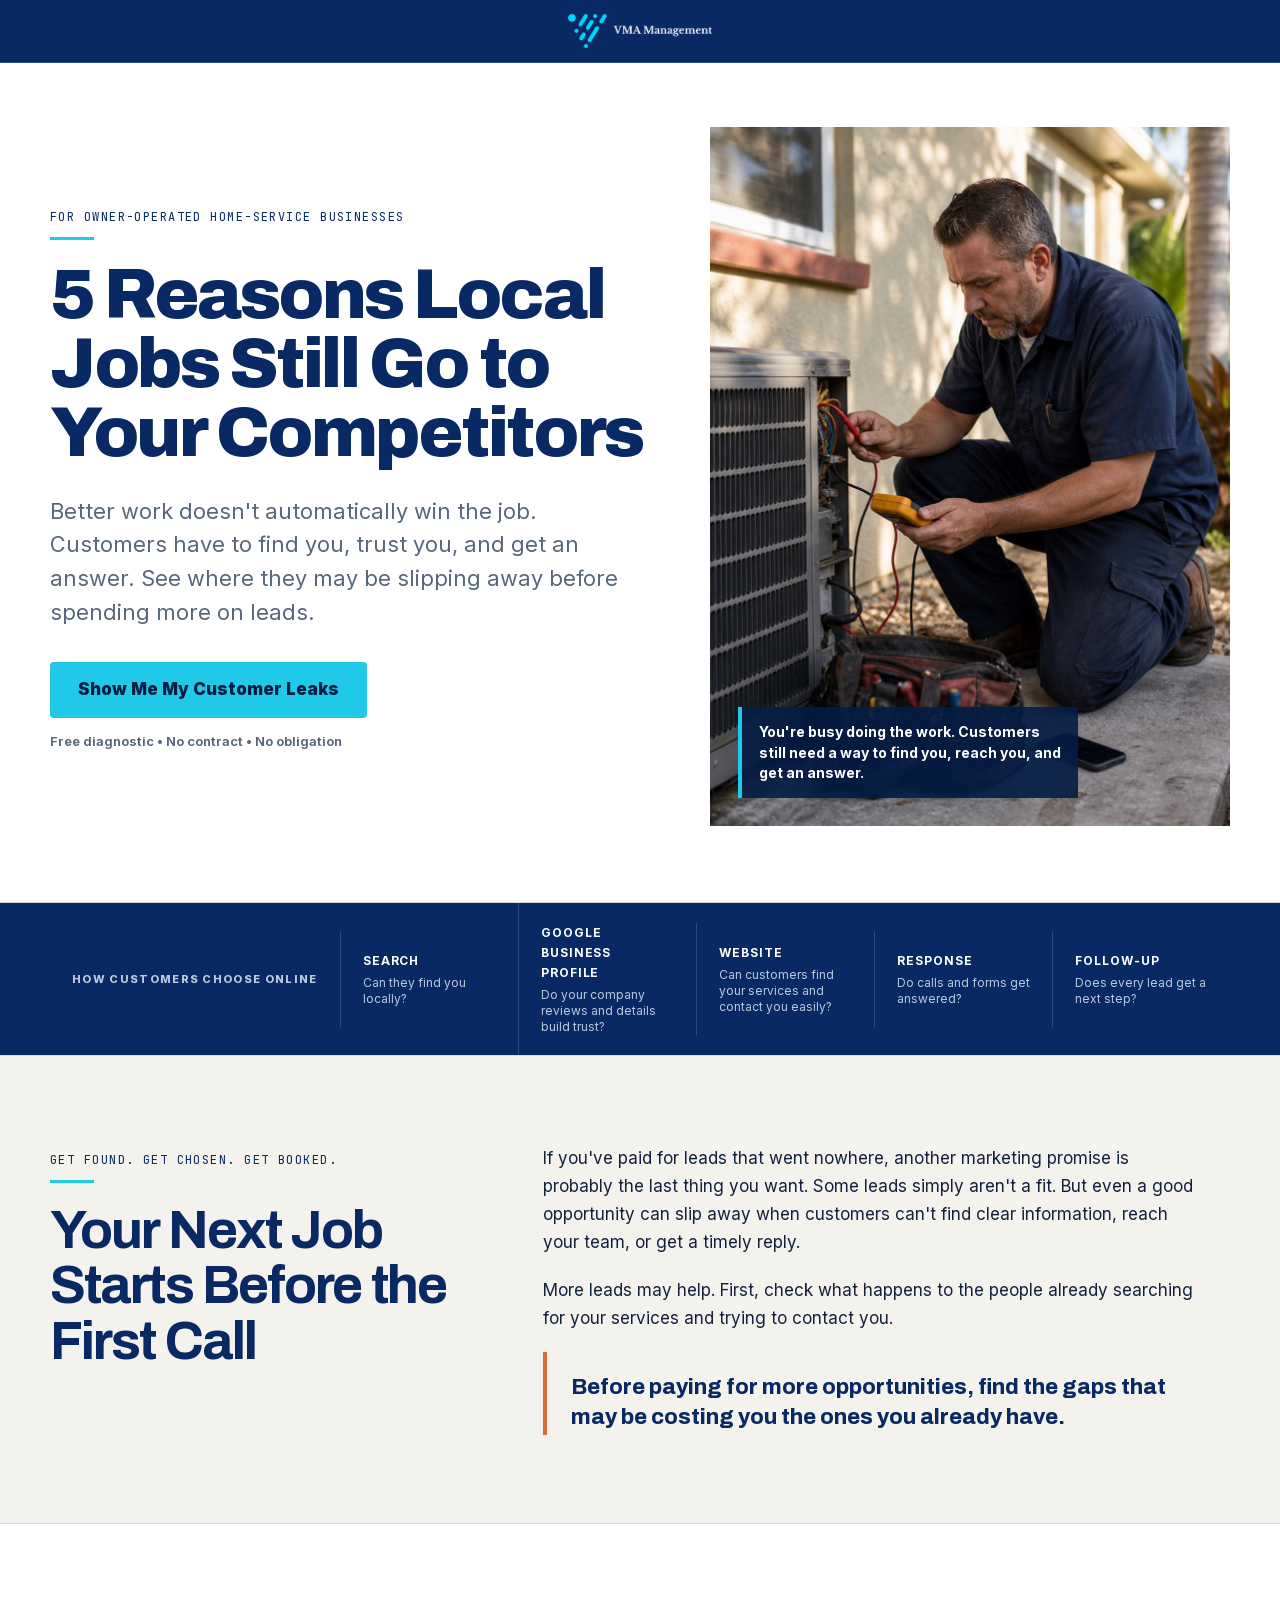
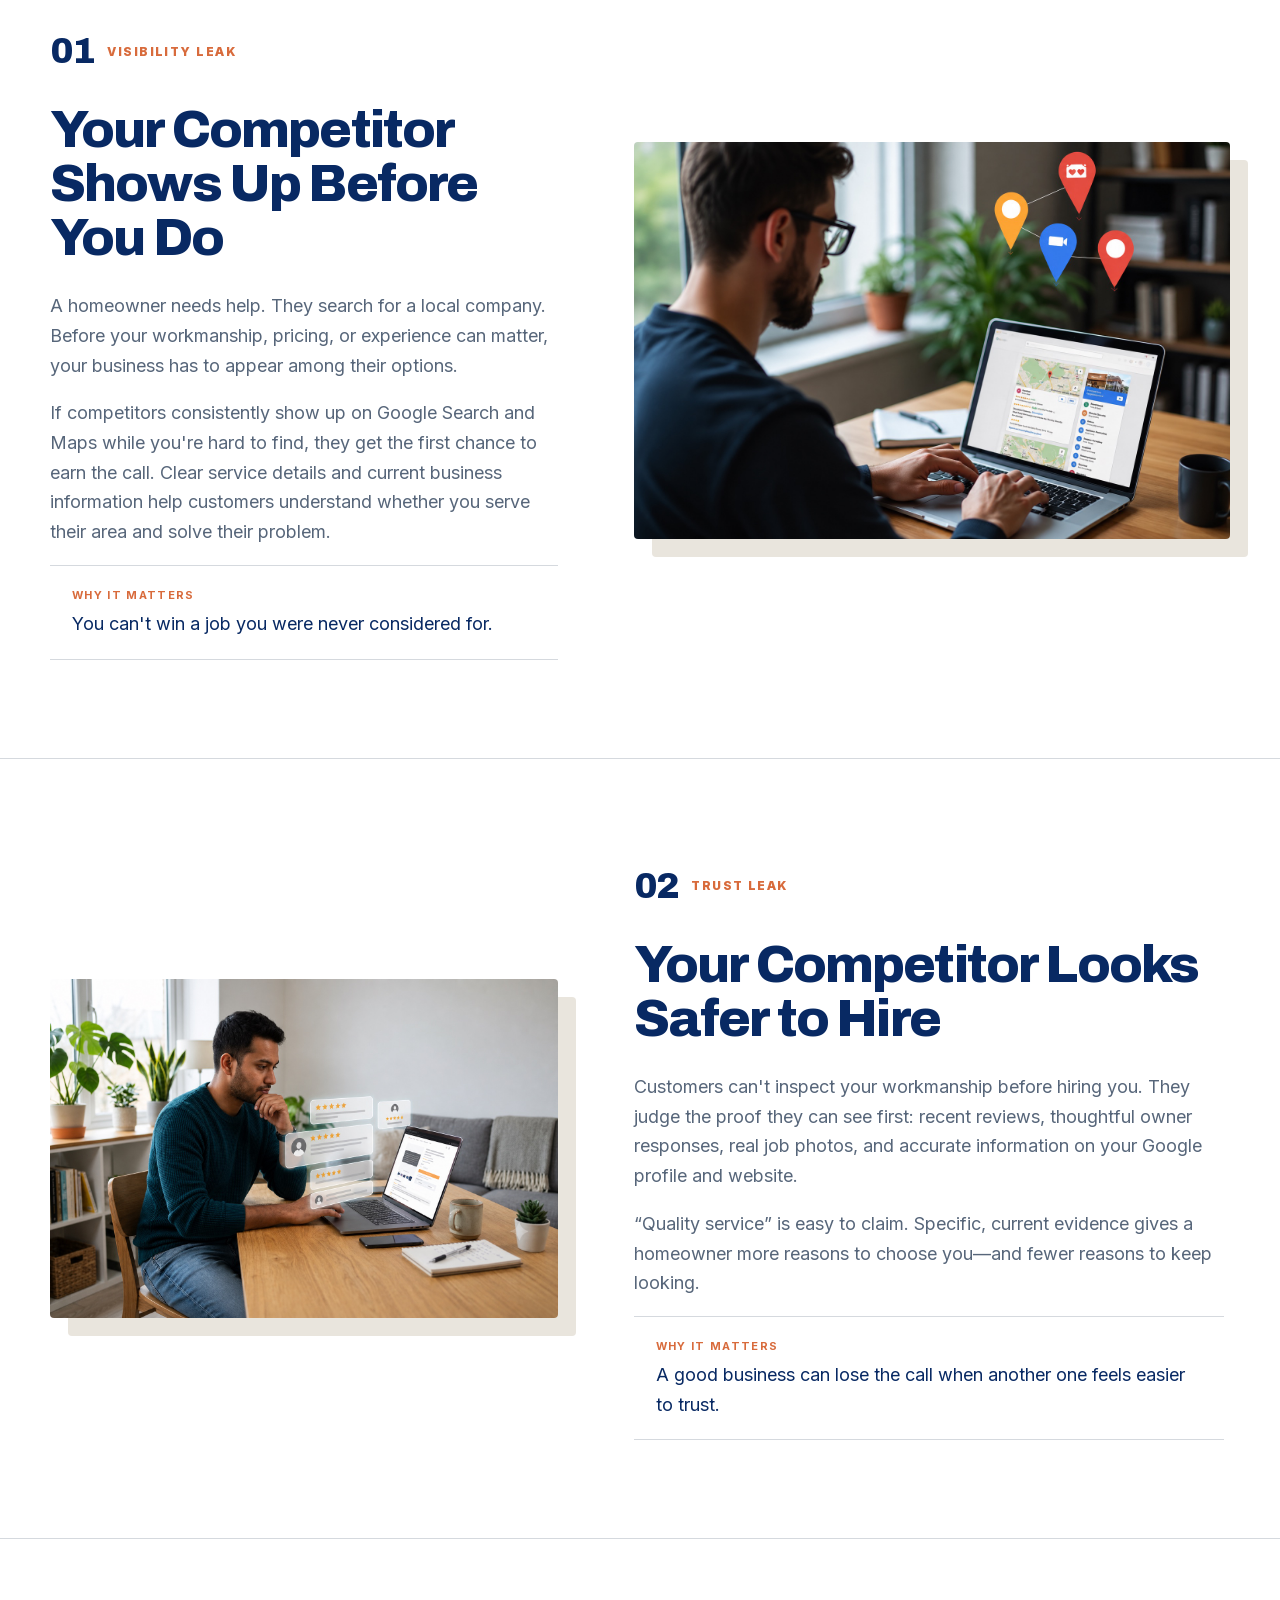
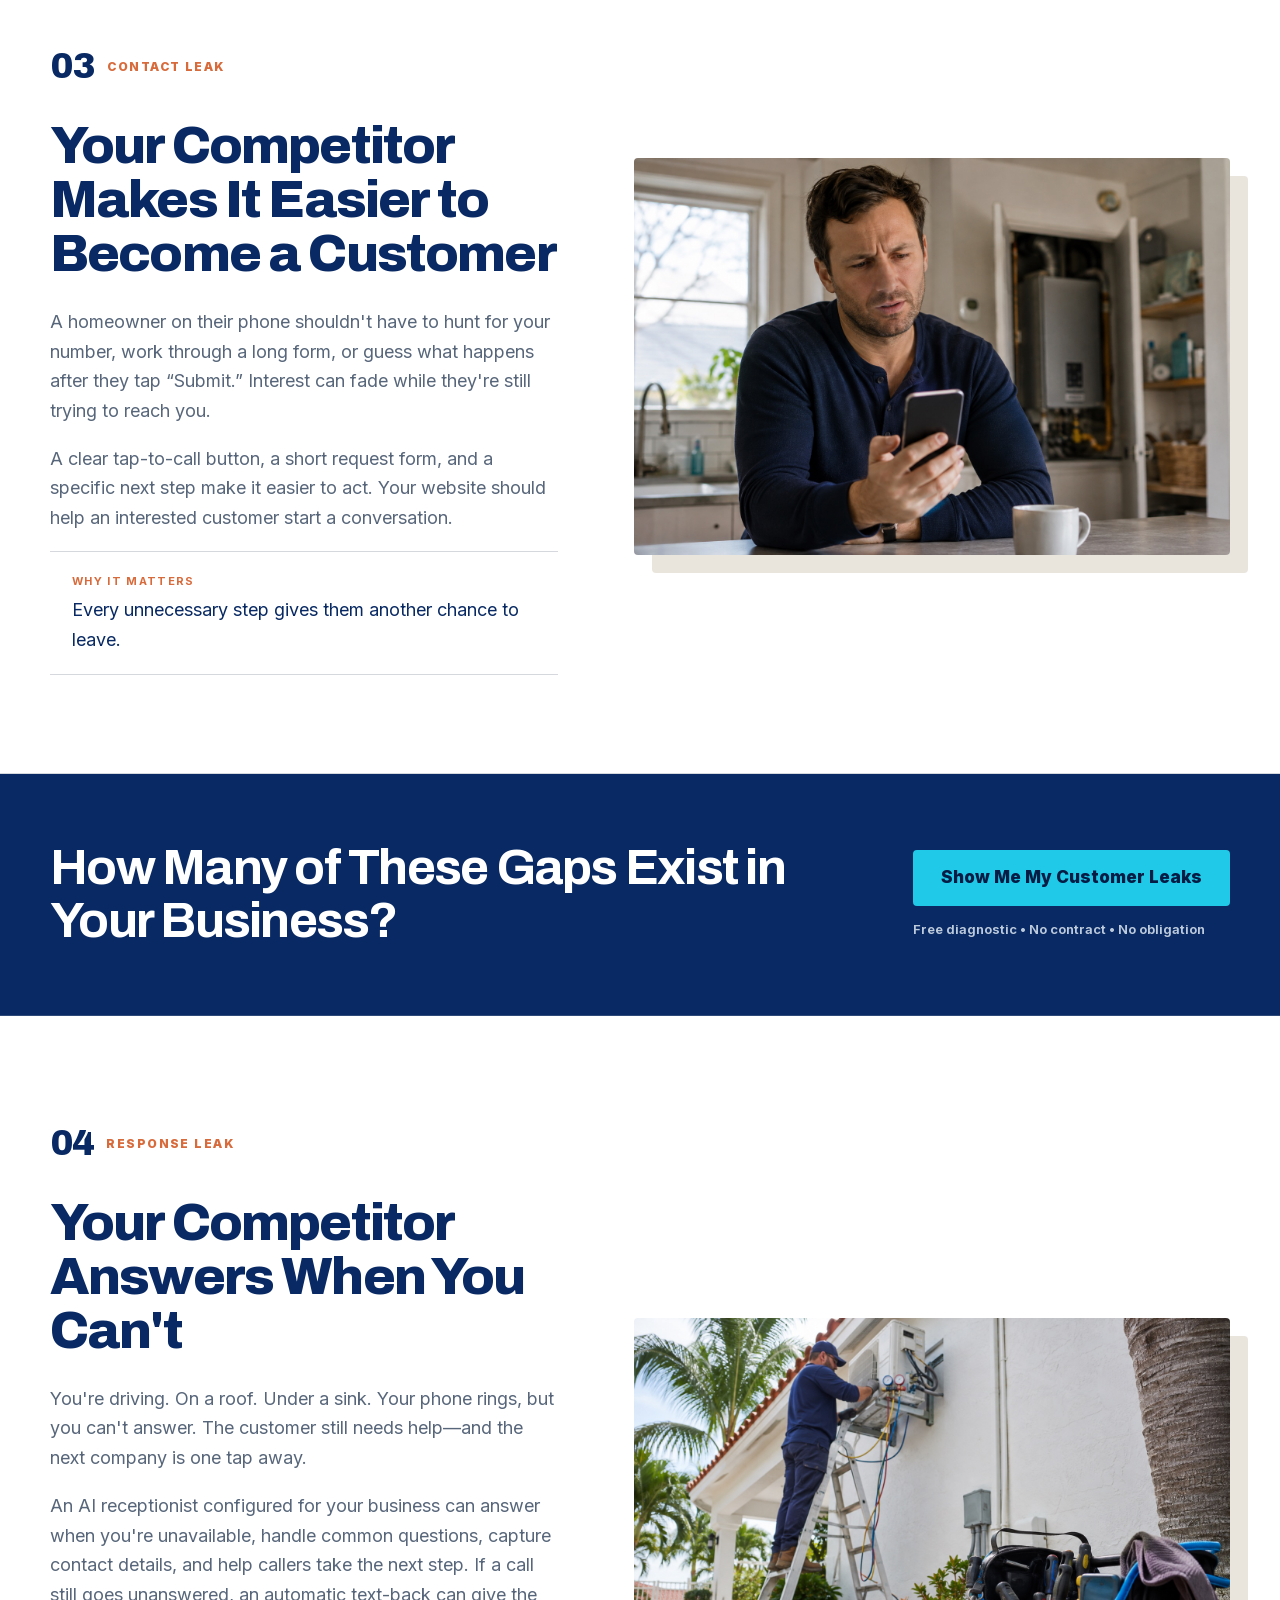
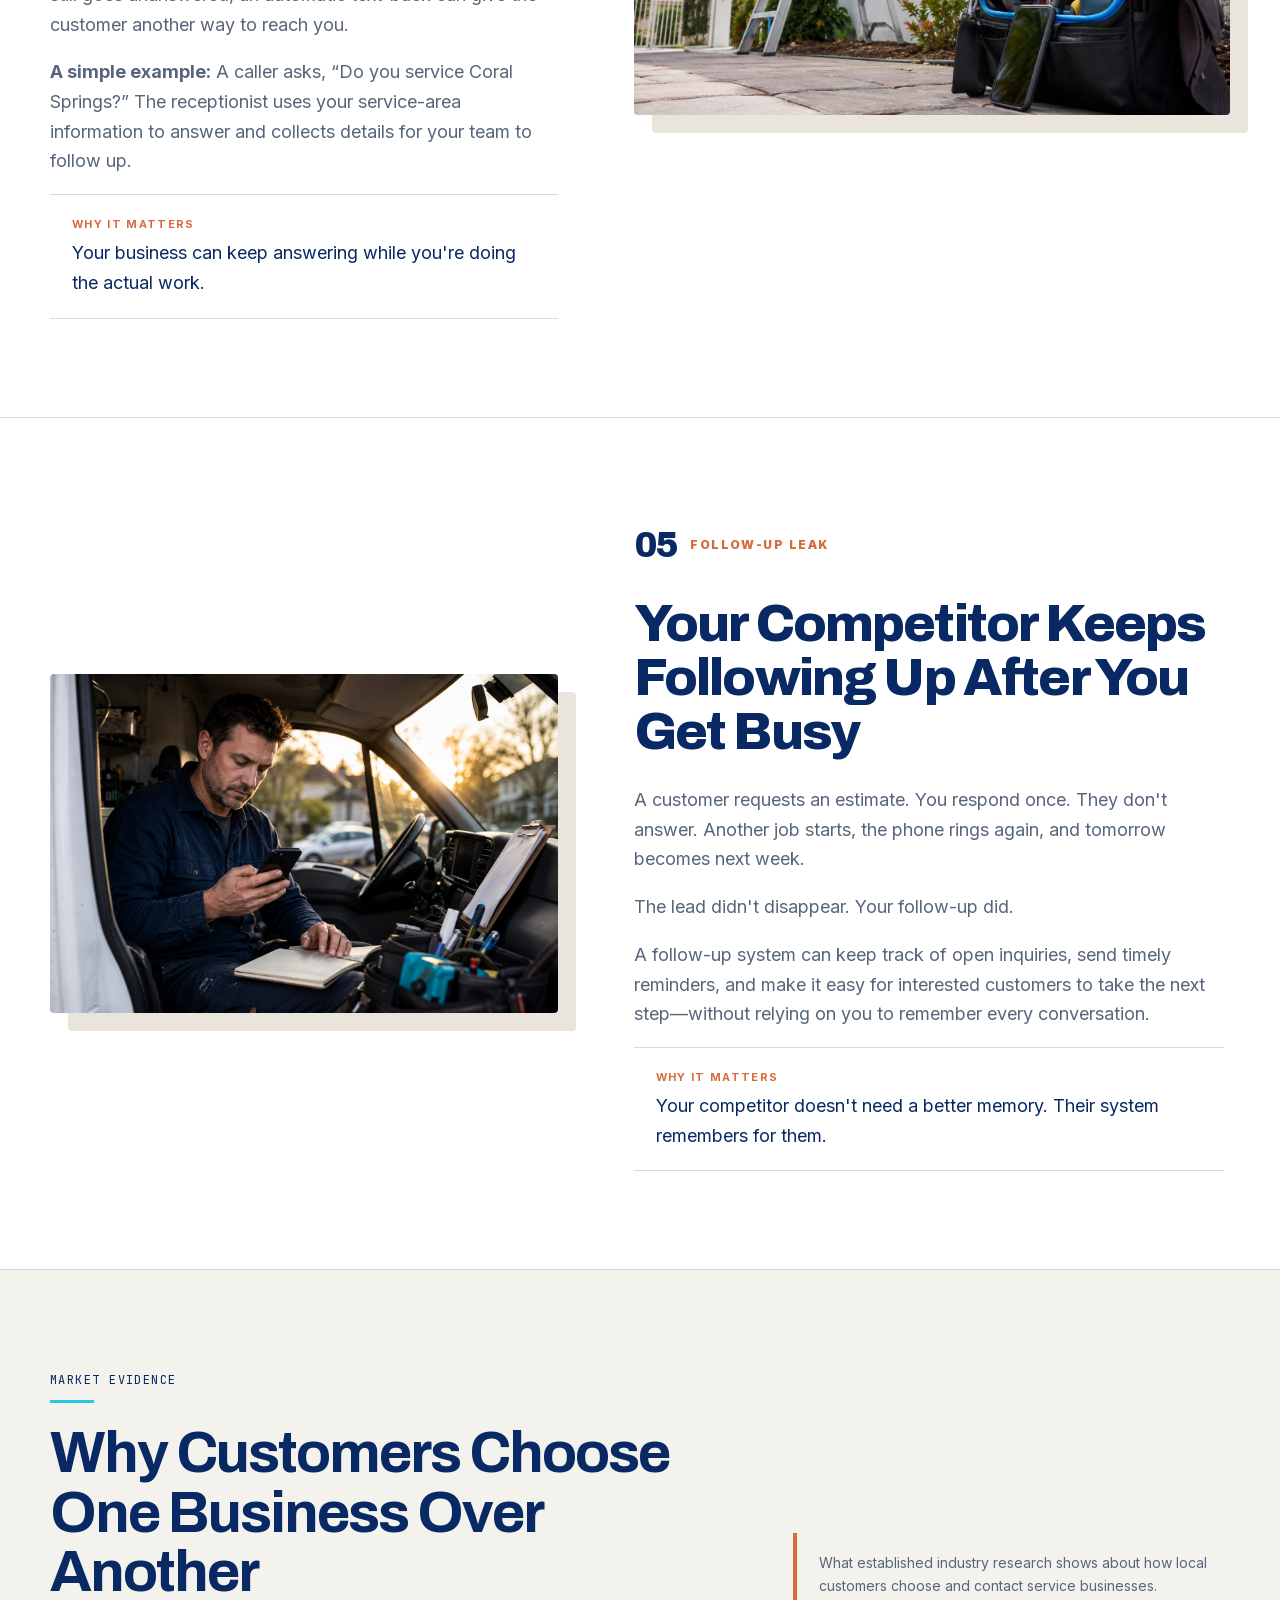
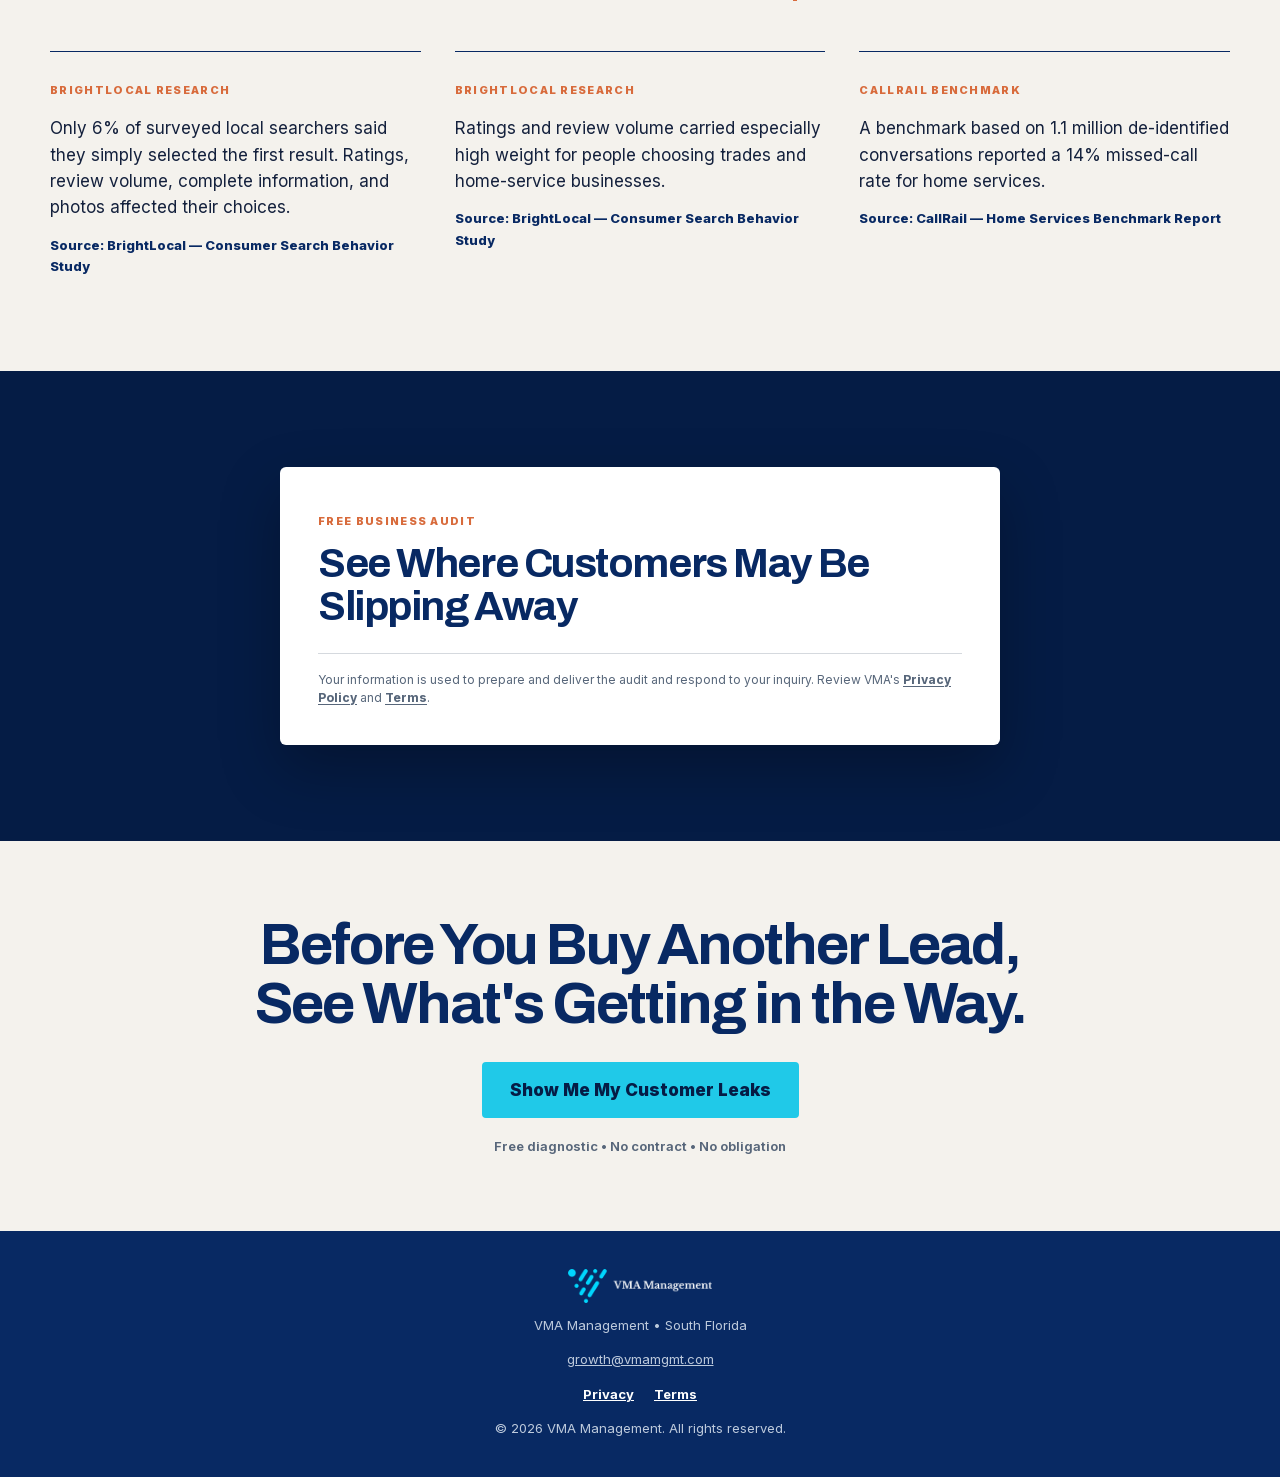
==== commit 5d0f9224: "Publish audit listicle and fix mobile form layout" ====
--- a/audit/index.html
+++ b/audit/index.html
@@ -4,41 +4,24 @@
 <meta charset="utf-8">
 <meta name="viewport" content="width=device-width, initial-scale=1">
 
-<title>5 Places Local Customers May Be Slipping Away | VMA Management</title>
-<meta
-  name="description"
-  content="Before buying more leads, see where your local customer journey may be leaking opportunities — from getting found to getting answered and followed up with."
->
+<title>5 Reasons Local Jobs Still Go to Your Competitors | VMA Management</title>
+<meta name="description" content="Before buying more leads, find where local customers may be slipping away—from Google searches and reviews to calls and follow-up. Start your free business audit.">
 <link rel="canonical" href="https://vmamgmt.com/audit">
 <meta name="theme-color" content="#082963">
 
-<!-- Open Graph -->
 <meta property="og:type" content="article">
 <meta property="og:site_name" content="VMA Management">
 <meta property="og:url" content="https://vmamgmt.com/audit">
-<meta
-  property="og:title"
-  content="Before You Buy Another Lead, Fix These 5 Places Customers May Be Slipping Away"
->
-<meta
-  property="og:description"
-  content="Better work doesn't automatically win the job. See where customers may be slipping away between finding your business and actually booking."
->
+<meta property="og:title" content="5 Reasons Local Jobs Still Go to Your Competitors">
+<meta property="og:description" content="Better work doesn't automatically win the job. Find the gaps between getting found, earning trust, and getting an answer before spending more on leads.">
 <meta property="og:image" content="https://vmamgmt.com/img/og.png">
 <meta property="og:image:width" content="1200">
 <meta property="og:image:height" content="630">
 <meta property="og:image:alt" content="VMA Management">
 
-<!-- Twitter / X -->
 <meta name="twitter:card" content="summary_large_image">
-<meta
-  name="twitter:title"
-  content="5 Places Local Customers May Be Slipping Away"
->
-<meta
-  name="twitter:description"
-  content="Before buying more leads, find the leaks between getting found, trusted, contacted, answered, and followed up with."
->
+<meta name="twitter:title" content="5 Reasons Local Jobs Still Go to Your Competitors">
+<meta name="twitter:description" content="Find where local customers may be slipping away before spending more on leads. Start your free business audit.">
 <meta name="twitter:image" content="https://vmamgmt.com/img/og.png">
 
 <link rel="apple-touch-icon" href="../apple-touch-icon.png">
@@ -46,1506 +29,838 @@
 <link rel="icon" type="image/png" sizes="16x16" href="../favicon-16x16.png">
 <link rel="icon" href="../favicon.ico">
 <link rel="manifest" href="../site.webmanifest">
-
-<link rel="stylesheet" href="../styles.css?v=20260901-audit-v2">
+<link rel="stylesheet" href="../styles.css?v=20260906-audit-editorial">
 
 <style>
   :root {
     --audit-navy: #082963;
     --audit-navy-dark: #051c45;
     --audit-cyan: #20c9e8;
-    --audit-cyan-soft: #eafaff;
-    --audit-paper: #f7f8fa;
+    --audit-paper: #f4f2ed;
+    --audit-paper-deep: #e9e5dd;
     --audit-white: #ffffff;
-    --audit-text: #14213d;
-    --audit-muted: #617086;
-    --audit-rule: #dce2ea;
-    --audit-green: #15825f;
-    --audit-red: #a64040;
-    --audit-shadow: 0 18px 50px rgba(8, 41, 99, 0.10);
-    --audit-radius: 20px;
+    --audit-ink: #14213d;
+    --audit-muted: #57667a;
+    --audit-rule: #d5d9de;
+    --audit-warm: #d86b3c;
+    --audit-display: 'Archivo', system-ui, -apple-system, 'Segoe UI', sans-serif;
+    --audit-body: 'Inter', system-ui, -apple-system, 'Segoe UI', sans-serif;
   }
 
   html {
     scroll-behavior: smooth;
+    scroll-padding-top: 24px;
     background: var(--audit-paper);
   }
 
   body {
     margin: 0;
+    overflow-x: hidden;
     background: var(--audit-paper);
-    color: var(--audit-text);
-  }
-
-  * {
-    box-sizing: border-box;
-  }
-
-  a {
-    color: inherit;
-  }
-
-  /* =========================
-     Header
-     ========================= */
+    color: var(--audit-ink);
+    font-family: var(--audit-body);
+    font-size: 17px;
+    line-height: 1.65;
+    -webkit-font-smoothing: antialiased;
+  }
+
+  *, *::before, *::after { box-sizing: border-box; }
+  img { display: block; width: 100%; height: auto; }
+  a { color: inherit; }
+  h1, h2, h3 {
+    margin: 0;
+    color: var(--audit-navy);
+    font-family: var(--audit-display);
+    letter-spacing: -.035em;
+  }
+  p { margin: 0; }
+
+  .audit-wrap {
+    width: min(1180px, calc(100% - 48px));
+    margin-inline: auto;
+  }
+
+  .audit-skip {
+    position: absolute;
+    top: -100px;
+    left: 18px;
+    z-index: 100;
+    padding: 12px 16px;
+    background: var(--audit-white);
+    color: var(--audit-navy);
+    font-weight: 800;
+  }
+
+  .audit-skip:focus { top: 12px; }
 
   .audit-header {
+    padding: 14px 24px;
+    border-bottom: 1px solid rgba(255,255,255,.15);
     background: var(--audit-navy);
-    padding: 15px 20px;
     text-align: center;
   }
 
-  .audit-header__logo {
+  .audit-header img {
+    width: auto;
+    height: 34px;
+    margin-inline: auto;
+  }
+
+  .eyebrow {
+    display: inline-block;
+    margin: 0 0 20px;
+    color: var(--audit-navy);
+    font-size: 12px;
+    font-weight: 850;
+    letter-spacing: .12em;
+    line-height: 1.4;
+    text-transform: uppercase;
+  }
+
+  .eyebrow::after {
+    display: block;
+    width: 44px;
+    height: 3px;
+    margin-top: 11px;
+    background: var(--audit-cyan);
+    content: "";
+  }
+
+  .eyebrow--light { color: var(--audit-white); }
+
+  .primary-cta {
     display: inline-flex;
+    min-height: 56px;
     align-items: center;
     justify-content: center;
-  }
-
-  .audit-header__logo img {
-    display: block;
-    height: 32px;
-    width: auto;
-  }
-
-  /* =========================
-     Main Shell
-     ========================= */
-
-  .audit-shell {
-    width: min(1080px, calc(100% - 32px));
-    margin: 32px auto 72px;
-  }
-
-  .audit-card {
-    background: var(--audit-white);
-    border: 1px solid var(--audit-rule);
-    border-radius: var(--audit-radius);
-    box-shadow: var(--audit-shadow);
-    overflow: hidden;
-  }
-
-  /* =========================
-     Hero
-     ========================= */
-
-  .hero {
-    padding: 64px 64px 48px;
+    padding: 15px 26px;
+    border: 2px solid var(--audit-cyan);
+    border-radius: 4px;
+    background: var(--audit-cyan);
+    color: var(--audit-navy-dark);
+    font-size: 17px;
+    font-weight: 850;
+    line-height: 1.2;
     text-align: center;
-    background:
-      radial-gradient(circle at top right, rgba(32, 201, 232, 0.10), transparent 32%),
-      var(--audit-white);
-  }
-
-  .eyebrow {
-    display: inline-block;
-    margin-bottom: 20px;
-    padding: 7px 12px;
-    border-radius: 999px;
-    background: var(--audit-cyan-soft);
-    color: var(--audit-navy);
-    font-size: 12px;
-    line-height: 1;
-    font-weight: 800;
-    letter-spacing: .09em;
-    text-transform: uppercase;
-  }
-
-  .hero h1 {
-    max-width: 900px;
-    margin: 0 auto 22px;
-    color: var(--audit-navy);
-    font-size: clamp(38px, 6vw, 62px);
-    line-height: 1.03;
-    letter-spacing: -0.045em;
-    font-weight: 850;
-  }
-
-  .hero__subhead {
-    max-width: 760px;
-    margin: 0 auto 30px;
-    color: var(--audit-muted);
-    font-size: clamp(18px, 2vw, 22px);
-    line-height: 1.55;
-  }
-
-  .primary-cta {
-    display: inline-flex;
-    align-items: center;
-    justify-content: center;
-    min-height: 54px;
-    padding: 15px 26px;
-    border-radius: 12px;
-    background: var(--audit-navy);
-    color: #fff;
     text-decoration: none;
-    font-size: 17px;
-    font-weight: 800;
-    box-shadow: 0 10px 22px rgba(8, 41, 99, .18);
-    transition:
-      transform .15s ease,
-      box-shadow .15s ease,
-      background .15s ease;
-  }
-
-  .primary-cta:hover,
-  .primary-cta:focus-visible {
-    background: var(--audit-navy-dark);
-    transform: translateY(-1px);
-    box-shadow: 0 14px 28px rgba(8, 41, 99, .23);
-  }
-
-  .hero__microcopy {
-    margin: 13px auto 0;
+    transition: background .18s ease, color .18s ease, transform .18s ease;
+  }
+
+  .primary-cta:hover { background: var(--audit-white); transform: translateY(-1px); }
+
+  .primary-cta:focus-visible,
+  summary:focus-visible,
+  .audit-footer a:focus-visible {
+    outline: 3px solid var(--audit-warm);
+    outline-offset: 4px;
+  }
+
+  .cta-note {
+    margin-top: 13px;
     color: var(--audit-muted);
     font-size: 13px;
-  }
-
-  /* =========================
-     Journey Visual
-     ========================= */
-
-  .journey {
-    margin: 46px auto 0;
-    padding: 26px;
-    max-width: 900px;
-    border: 1px solid var(--audit-rule);
-    border-radius: 18px;
-    background: #fbfcfd;
-  }
-
-  .journey__label {
-    margin: 0 0 18px;
+    font-weight: 650;
+  }
+
+  .hero {
+    overflow: hidden;
+    border-bottom: 1px solid var(--audit-rule);
+    background: var(--audit-white);
+  }
+
+  .hero__inner {
+    display: grid;
+    grid-template-columns: minmax(0, 1.04fr) minmax(380px, .82fr);
+    min-height: 680px;
+  }
+
+  .hero__copy { align-self: center; padding: 74px 54px 74px 0; }
+
+  .hero h1 {
+    max-width: 760px;
+    font-size: clamp(48px, 5.5vw, 78px);
+    font-weight: 850;
+    line-height: .98;
+  }
+
+  .hero__subhead {
+    max-width: 650px;
+    margin-top: 28px;
     color: var(--audit-muted);
+    font-size: clamp(18px, 1.7vw, 22px);
+    line-height: 1.55;
+  }
+
+  .hero__action { margin-top: 32px; }
+
+  .hero__image {
+    position: relative;
+    min-height: 680px;
+    margin: 0;
+    overflow: hidden;
+    background: var(--audit-navy);
+  }
+
+  .hero__image img { height: 100%; object-fit: cover; object-position: 53% 45%; }
+
+  .hero__image figcaption {
+    position: absolute;
+    right: 28px;
+    bottom: 28px;
+    left: 28px;
+    max-width: 34ch;
+    padding: 15px 17px;
+    border-left: 4px solid var(--audit-cyan);
+    background: rgba(5,28,69,.9);
+    color: var(--audit-white);
+    font-size: 14px;
+    font-weight: 700;
+    line-height: 1.45;
+  }
+
+  .journey-strip {
+    border-bottom: 1px solid var(--audit-rule);
+    background: var(--audit-navy);
+    color: var(--audit-white);
+  }
+
+  .journey-strip__inner {
+    display: grid;
+    grid-template-columns: auto repeat(5, 1fr);
+    align-items: center;
+    min-height: 108px;
+  }
+
+  .journey-strip__label,
+  .journey-strip__step { padding: 20px 22px; }
+
+  .journey-strip__label {
+    color: #b9c9df;
+    font-size: 11px;
+    font-weight: 800;
+    letter-spacing: .12em;
+    text-transform: uppercase;
+  }
+
+  .journey-strip__step { border-left: 1px solid rgba(255,255,255,.16); }
+  .journey-strip__step strong, .journey-strip__step span { display: block; }
+  .journey-strip__step strong { font-size: 12px; letter-spacing: .08em; text-transform: uppercase; }
+  .journey-strip__step span { margin-top: 4px; color: #b9c9df; font-size: 12px; line-height: 1.35; }
+
+  .intro {
+    padding: 88px 0;
+    border-bottom: 1px solid var(--audit-rule);
+    background: var(--audit-paper);
+  }
+
+  .intro__inner {
+    display: grid;
+    grid-template-columns: minmax(0, .76fr) minmax(0, 1.24fr);
+    gap: 72px;
+    align-items: start;
+  }
+
+  .intro h2 { max-width: 520px; font-size: clamp(36px, 4.2vw, 56px); line-height: 1.03; }
+  .intro__copy { max-width: 660px; }
+  .intro__copy p + p { margin-top: 20px; }
+
+  .intro__callout {
+    margin-top: 30px;
+    padding: 21px 0 2px 24px;
+    border-left: 4px solid var(--audit-warm);
+    color: var(--audit-navy);
+    font-family: var(--audit-display);
+    font-size: 22px;
+    font-weight: 750;
+    line-height: 1.35;
+  }
+
+  .reasons { background: var(--audit-white); }
+  .reason { padding: 98px 0; border-bottom: 1px solid var(--audit-rule); }
+
+  .reason__inner {
+    display: grid;
+    grid-template-columns: minmax(0, .92fr) minmax(0, 1.08fr);
+    gap: 76px;
+    align-items: center;
+  }
+
+  .reason:nth-child(even) .reason__copy { order: 2; }
+  .reason:nth-child(even) .reason__visual { order: 1; }
+
+  .reason__kicker {
+    display: flex;
+    align-items: center;
+    gap: 13px;
+    margin-bottom: 22px;
+    color: var(--audit-warm);
     font-size: 12px;
-    font-weight: 800;
-    letter-spacing: .08em;
+    font-weight: 850;
+    letter-spacing: .12em;
     text-transform: uppercase;
   }
 
-  .journey__steps {
-    display: grid;
-    grid-template-columns: repeat(5, 1fr);
-    gap: 10px;
-  }
-
-  .journey__step {
-    position: relative;
-    padding: 18px 10px;
-    border-radius: 12px;
-    background: #fff;
-    border: 1px solid var(--audit-rule);
+  .reason__number {
     color: var(--audit-navy);
-    font-size: 13px;
-    font-weight: 800;
-  }
-
-  .journey__step:not(:last-child)::after {
-    content: "→";
-    position: absolute;
-    right: -12px;
-    top: 50%;
-    z-index: 2;
-    transform: translateY(-50%);
-    color: var(--audit-cyan);
+    font-family: var(--audit-display);
+    font-size: 36px;
+    font-weight: 850;
+    letter-spacing: -.05em;
+  }
+
+  .reason h2 {
+    max-width: 590px;
+    font-size: clamp(36px, 4.1vw, 56px);
+    font-weight: 820;
+    line-height: 1.03;
+  }
+
+  .reason__body {
+    max-width: 590px;
+    margin-top: 26px;
+    color: var(--audit-muted);
     font-size: 18px;
-    font-weight: 900;
-  }
-
-  .journey__step span {
+  }
+
+  .reason__body p + p { margin-top: 18px; }
+
+  .cost-line {
+    margin-top: 28px;
+    padding: 20px 22px;
+    border-top: 1px solid var(--audit-rule);
+    border-bottom: 1px solid var(--audit-rule);
+    color: var(--audit-navy);
+  }
+
+  .cost-line strong {
     display: block;
-    margin-top: 6px;
-    color: var(--audit-muted);
+    margin-bottom: 5px;
+    color: var(--audit-warm);
     font-size: 11px;
-    font-weight: 600;
-  }
-
-  /* =========================
-     Intro
-     ========================= */
-
-  .intro {
-    max-width: 760px;
-    margin: 0 auto;
-    padding: 48px 42px 20px;
-  }
-
-  .intro p {
-    margin: 0 0 20px;
-    font-size: 19px;
-    line-height: 1.7;
-  }
-
-  .intro__callout {
-    margin: 30px 0 0;
-    padding: 24px 26px;
-    border-left: 4px solid var(--audit-cyan);
-    background: var(--audit-cyan-soft);
-    border-radius: 0 14px 14px 0;
-    color: var(--audit-navy);
-    font-size: 20px;
-    font-weight: 750;
-    line-height: 1.5;
-  }
-
-  /* =========================
-     Leak Sections
-     ========================= */
-
-  .leaks {
-    padding: 12px 42px 60px;
-  }
-
-  .leak {
-    max-width: 900px;
-    margin: 0 auto;
-    padding: 58px 0;
-    border-bottom: 1px solid var(--audit-rule);
-  }
-
-  .leak:last-child {
-    border-bottom: none;
-  }
-
-  .leak__header {
-    max-width: 780px;
-    margin-bottom: 26px;
-  }
-
-  .leak__number {
-    display: inline-flex;
-    margin-bottom: 13px;
-    padding: 6px 10px;
-    border-radius: 8px;
-    background: var(--audit-navy);
-    color: var(--audit-cyan);
-    font-size: 12px;
-    font-weight: 900;
-    letter-spacing: .07em;
+    letter-spacing: .12em;
     text-transform: uppercase;
   }
 
-  .leak h2 {
-    margin: 0 0 18px;
-    color: var(--audit-navy);
-    font-size: clamp(28px, 4vw, 38px);
-    line-height: 1.12;
-    letter-spacing: -0.025em;
-  }
-
-  .leak p {
-    max-width: 780px;
-    margin: 0 0 18px;
-    color: var(--audit-text);
-    font-size: 18px;
-    line-height: 1.72;
-  }
-
-  .leak strong {
-    color: var(--audit-navy);
-  }
-
-  .money-line {
-    margin: 24px 0 !important;
-    color: var(--audit-navy) !important;
-    font-size: 20px !important;
-    font-weight: 800;
-  }
-
-  /* =========================
-     Visual Frames
-     ========================= */
-
-  .visual-frame {
-    margin-top: 30px;
-    padding: 28px;
-    border: 1px solid var(--audit-rule);
-    border-radius: 18px;
-    background: #f9fafc;
-  }
-
-  .visual-frame__caption {
-    margin-top: 16px;
+  .reason__visual { margin: 0; }
+
+  .reason__visual img {
+    aspect-ratio: 3 / 2;
+    border-radius: 4px;
+    object-fit: cover;
+    box-shadow: 18px 18px 0 var(--audit-paper-deep);
+  }
+
+  .reason__visual figcaption {
+    margin: 16px 0 0 18px;
     color: var(--audit-muted);
     font-size: 12px;
     line-height: 1.5;
-    text-align: center;
-  }
-
-  /* Search Visual */
-
-  .search-demo {
-    max-width: 680px;
-    margin: 0 auto;
-  }
-
-  .search-demo__bar {
-    padding: 15px 18px;
-    border: 1px solid var(--audit-rule);
-    border-radius: 999px;
-    background: white;
+  }
+
+  .mid-cta {
+    padding: 68px 0;
+    border-bottom: 1px solid rgba(255,255,255,.15);
+    background: var(--audit-navy);
+    color: var(--audit-white);
+  }
+
+  .mid-cta__inner {
+    display: grid;
+    grid-template-columns: minmax(0, 1fr) auto;
+    gap: 48px;
+    align-items: center;
+  }
+
+  .mid-cta h2 { max-width: 790px; color: var(--audit-white); font-size: clamp(32px, 4.2vw, 50px); line-height: 1.05; }
+  .mid-cta .cta-note { color: #bdcadc; }
+
+  .qualifier {
+    padding: 96px 0;
+    border-bottom: 1px solid var(--audit-rule);
+    background: var(--audit-paper);
+  }
+
+  .qualifier__inner {
+    display: grid;
+    grid-template-columns: minmax(0, .86fr) minmax(0, 1.14fr);
+    gap: 82px;
+    align-items: start;
+  }
+
+  .qualifier h2,
+  .process h2,
+  .evidence h2,
+  .faq h2 { font-size: clamp(38px, 4.5vw, 58px); line-height: 1.03; }
+
+  .qualifier__intro { max-width: 500px; margin-top: 22px; color: var(--audit-muted); font-size: 18px; }
+
+  .qualifier-list { margin: 0; padding: 0; border-top: 1px solid var(--audit-rule); list-style: none; }
+
+  .qualifier-list li {
+    position: relative;
+    padding: 18px 0 18px 28px;
+    border-bottom: 1px solid var(--audit-rule);
+    color: var(--audit-navy);
+    font-weight: 700;
+    line-height: 1.45;
+  }
+
+  .qualifier-list li::before {
+    position: absolute;
+    top: 27px;
+    left: 1px;
+    width: 8px;
+    height: 8px;
+    border-radius: 50%;
+    background: var(--audit-cyan);
+    content: "";
+  }
+
+  .process {
+    padding: 96px 0;
+    border-bottom: 1px solid var(--audit-rule);
+    background: var(--audit-white);
+  }
+
+  .process__header { max-width: 720px; }
+  .process__intro { margin-top: 20px; color: var(--audit-muted); font-size: 18px; }
+
+  .process-steps {
+    display: grid;
+    grid-template-columns: repeat(3, 1fr);
+    gap: 34px;
+    margin-top: 54px;
+  }
+
+  .process-step { padding-top: 24px; border-top: 4px solid var(--audit-navy); }
+  .process-step__number { display: block; margin-bottom: 18px; color: var(--audit-warm); font-family: var(--audit-display); font-size: 38px; font-weight: 850; }
+  .process-step h3 { font-size: 24px; line-height: 1.15; }
+  .process-step p { margin-top: 14px; color: var(--audit-muted); font-size: 16px; }
+
+  .process__honesty {
+    max-width: 830px;
+    margin-top: 44px;
+    padding: 20px 0 0 24px;
+    border-left: 4px solid var(--audit-cyan);
     color: var(--audit-muted);
-    font-size: 14px;
-  }
-
-  .search-demo__results {
+  }
+
+  .process__honesty strong { color: var(--audit-navy); }
+
+  .evidence { padding: 94px 0; background: var(--audit-paper); }
+
+  .evidence__header {
+    display: grid;
+    grid-template-columns: minmax(0, 1fr) minmax(280px, .65fr);
+    gap: 70px;
+    align-items: end;
+  }
+
+  .evidence__disclosure { padding: 18px 0 4px 22px; border-left: 4px solid var(--audit-warm); color: var(--audit-muted); font-size: 14px; }
+
+  .evidence-list {
     display: grid;
     grid-template-columns: repeat(3, 1fr);
-    gap: 12px;
-    margin-top: 18px;
-  }
-
-  .search-result {
-    padding: 18px;
-    border: 1px solid var(--audit-rule);
-    border-radius: 14px;
-    background: white;
-    min-height: 130px;
-  }
-
-  .search-result--highlight {
-    border: 2px solid var(--audit-cyan);
-    box-shadow: 0 8px 22px rgba(32, 201, 232, .12);
-  }
-
-  .search-result__rank {
-    display: inline-flex;
-    width: 26px;
-    height: 26px;
-    align-items: center;
+    gap: 34px;
+    margin-top: 50px;
+  }
+
+  .evidence-item { padding-top: 22px; border-top: 1px solid var(--audit-navy); }
+  .evidence-item__source { color: var(--audit-warm); font-size: 11px; font-weight: 850; letter-spacing: .12em; text-transform: uppercase; }
+  .evidence-item p { margin-top: 13px; color: var(--audit-ink); line-height: 1.55; }
+  .evidence-item__citation { display: block; margin-top: 14px; color: var(--audit-navy); font-size: 13px; font-weight: 800; }
+
+  .conversion { padding: 96px 0; background: var(--audit-navy-dark); color: var(--audit-white); }
+
+  .conversion__inner {
+    display: grid;
+    grid-template-columns: minmax(0, 720px);
     justify-content: center;
-    margin-bottom: 10px;
-    border-radius: 50%;
-    background: var(--audit-navy);
-    color: white;
-    font-size: 12px;
-    font-weight: 800;
-  }
-
-  .search-result__name {
-    color: var(--audit-navy);
-    font-size: 14px;
-    font-weight: 800;
-  }
-
-  .search-result__line {
-    height: 7px;
-    margin-top: 9px;
-    border-radius: 8px;
-    background: #edf0f4;
-  }
-
-  .search-result__line.short {
-    width: 65%;
-  }
-
-  /* Trust Comparison */
-
-  .trust-grid {
-    display: grid;
-    grid-template-columns: 1fr 1fr;
-    gap: 18px;
-  }
-
-  .profile-card {
-    padding: 22px;
-    border-radius: 16px;
-    background: white;
-    border: 1px solid var(--audit-rule);
-  }
-
-  .profile-card--strong {
-    border: 2px solid var(--audit-green);
-  }
-
-  .profile-card--weak {
-    opacity: .78;
-  }
-
-  .profile-card__title {
-    margin-bottom: 15px;
-    color: var(--audit-navy);
-    font-weight: 800;
-  }
-
-  .profile-signal {
-    display: flex;
-    align-items: center;
-    gap: 9px;
-    margin: 10px 0;
-    color: var(--audit-text);
-    font-size: 14px;
-  }
-
-  .signal-dot {
-    width: 9px;
-    height: 9px;
-    flex: 0 0 auto;
-    border-radius: 50%;
-    background: var(--audit-green);
-  }
-
-  .profile-card--weak .signal-dot {
-    background: #b7bec8;
-  }
-
-  /* Friction Visual */
-
-  .phone-compare {
-    display: grid;
-    grid-template-columns: 1fr 1fr;
-    gap: 28px;
-    max-width: 650px;
-    margin: 0 auto;
-  }
-
-  .phone {
-    padding: 10px;
-    border-radius: 30px;
-    background: #172132;
-    box-shadow: 0 10px 24px rgba(0,0,0,.10);
-  }
-
-  .phone__screen {
-    min-height: 335px;
-    padding: 24px 17px;
-    border-radius: 22px;
-    background: white;
-  }
-
-  .phone__label {
-    margin-bottom: 18px;
-    color: var(--audit-muted);
-    font-size: 11px;
-    font-weight: 800;
-    text-transform: uppercase;
-    letter-spacing: .07em;
-  }
-
-  .fake-line {
-    height: 9px;
-    margin-bottom: 10px;
-    border-radius: 8px;
-    background: #e6eaf0;
-  }
-
-  .fake-line.short {
-    width: 58%;
-  }
-
-  .fake-field {
-    height: 38px;
-    margin: 9px 0;
-    border: 1px solid #dfe4eb;
-    border-radius: 8px;
-    background: #fafbfc;
-  }
-
-  .fake-button {
+    align-items: start;
+  }
+
+  .conversion__inner > * { min-width: 0; }
+
+  .conversion h2 { max-width: 560px; color: var(--audit-white); font-size: clamp(40px, 4.6vw, 62px); line-height: 1.02; }
+  .conversion__intro { max-width: 550px; margin-top: 24px; color: #bdcadc; font-size: 18px; }
+
+  .audit-scope { margin: 40px 0 0; padding: 0; border-top: 1px solid rgba(255,255,255,.22); list-style: none; }
+  .audit-scope li { padding: 16px 0; border-bottom: 1px solid rgba(255,255,255,.22); }
+  .audit-scope strong, .audit-scope span { display: block; }
+  .audit-scope strong { color: var(--audit-white); font-size: 15px; }
+  .audit-scope span { margin-top: 3px; color: #bdcadc; font-size: 13px; line-height: 1.45; }
+
+  .accountability { margin-top: 30px; padding-left: 19px; border-left: 4px solid var(--audit-cyan); }
+  .accountability strong, .accountability span { display: block; }
+  .accountability strong { color: var(--audit-white); }
+  .accountability span { margin-top: 4px; color: #bdcadc; font-size: 14px; }
+
+  .form-panel {
+    width: 100%;
+    min-width: 0;
+    padding: 38px;
+    border-radius: 6px;
+    background: var(--audit-white);
+    color: var(--audit-ink);
+    box-shadow: 0 24px 60px rgba(0,0,0,.28);
+  }
+
+  .form-panel__label { color: var(--audit-warm); font-size: 11px; font-weight: 850; letter-spacing: .12em; text-transform: uppercase; }
+  .form-panel h3 { margin-top: 8px; font-size: clamp(30px, 3.2vw, 42px); line-height: 1.05; }
+  .ghl-embed-container { max-width: 100%; min-width: 0; margin-top: 25px; scroll-margin-top: 24px; }
+  .ghl-embed-container iframe { display: block; width: 100% !important; max-width: 100% !important; border: 0 !important; }
+  /* The provider sizes its card against the viewport, not this nested panel. */
+  #audit-widget [data-widget-container] > div > div {
+    width: 100% !important;
+    max-width: 480px !important;
+    min-width: 0;
+  }
+  #audit-widget form > .flex { flex-wrap: wrap; row-gap: 12px; }
+  #audit-widget input:not([type="radio"]):not([type="checkbox"]),
+  #audit-widget select, #audit-widget textarea {
+    min-width: 0;
+    min-height: 44px;
+    font-size: 16px !important;
+  }
+  #audit-widget button { min-height: 48px; white-space: normal; }
+
+  .form-privacy {
     margin-top: 20px;
-    padding: 13px;
-    border-radius: 9px;
-    background: var(--audit-navy);
-    color: white;
-    text-align: center;
-    font-size: 13px;
-    font-weight: 800;
-  }
-
-  .fake-button--muted {
-    margin-top: 30px;
-    background: #bfc6d0;
-  }
-
-  /* Mid CTA */
-
-  .mid-cta {
-    max-width: 900px;
-    margin: 12px auto 0;
-    padding: 30px;
-    text-align: center;
-    border-radius: 18px;
-    background: var(--audit-navy);
-  }
-
-  .mid-cta h3 {
-    margin: 0 0 15px;
-    color: white;
-    font-size: 25px;
-  }
-
-  .mid-cta .primary-cta {
-    background: var(--audit-cyan);
-    color: var(--audit-navy);
-  }
-
-  /* AI Receptionist */
-
-  .leak--featured {
-    padding: 60px 32px;
-    margin-top: 30px;
-    border: 2px solid var(--audit-cyan);
-    border-radius: 22px;
-    background:
-      radial-gradient(circle at top right, rgba(32, 201, 232, .13), transparent 35%),
-      #fbfdff;
-  }
-
-  .call-ui {
-    max-width: 700px;
-    margin: 30px auto 0;
-    overflow: hidden;
-    border: 1px solid var(--audit-rule);
-    border-radius: 20px;
-    background: white;
-    box-shadow: 0 18px 42px rgba(8,41,99,.09);
-  }
-
-  .call-ui__top {
-    display: flex;
-    justify-content: space-between;
-    gap: 16px;
-    padding: 17px 20px;
-    background: var(--audit-navy);
-    color: white;
-  }
-
-  .call-ui__status {
-    font-weight: 800;
-  }
-
-  .call-ui__time {
-    color: #c9d8ef;
-    font-size: 13px;
-  }
-
-  .call-ui__body {
-    padding: 25px;
-  }
-
-  .call-bubble {
-    max-width: 82%;
-    margin-bottom: 14px;
-    padding: 14px 16px;
-    border-radius: 16px;
-    font-size: 14px;
-    line-height: 1.5;
-  }
-
-  .call-bubble--customer {
-    background: #eef1f5;
-    color: var(--audit-text);
-  }
-
-  .call-bubble--ai {
-    margin-left: auto;
-    background: var(--audit-cyan-soft);
-    border: 1px solid #bfeefa;
-    color: var(--audit-navy);
-  }
-
-  .ai-actions {
-    display: grid;
-    grid-template-columns: repeat(4, 1fr);
-    gap: 9px;
-    margin-top: 24px;
-  }
-
-  .ai-action {
-    padding: 13px 8px;
-    border-radius: 10px;
-    background: #f5f7fa;
-    color: var(--audit-navy);
-    text-align: center;
-    font-size: 11px;
-    font-weight: 800;
-  }
-
-  .fallback-note {
-    max-width: 700px;
-    margin: 16px auto 0;
-    padding: 15px 18px;
-    border-radius: 12px;
-    background: #fff;
-    border: 1px dashed #b8c3d2;
-    color: var(--audit-muted);
-    font-size: 13px;
-    line-height: 1.55;
-  }
-
-  /* Follow-up Timeline */
-
-  .followup {
-    display: grid;
-    grid-template-columns: repeat(5, 1fr);
-    gap: 10px;
-  }
-
-  .followup__step {
-    position: relative;
-    padding: 18px 10px;
-    border: 1px solid var(--audit-rule);
-    border-radius: 12px;
-    background: white;
-    text-align: center;
-    color: var(--audit-navy);
-    font-size: 12px;
-    font-weight: 800;
-  }
-
-  .followup__step:not(:last-child)::after {
-    content: "→";
-    position: absolute;
-    right: -12px;
-    top: 50%;
-    transform: translateY(-50%);
-    color: var(--audit-cyan);
-    font-size: 18px;
-    font-weight: 900;
-    z-index: 2;
-  }
-
-  /* =========================
-     Diagnostic Section
-     ========================= */
-
-  .diagnostic {
-    padding: 64px 42px;
-    background: var(--audit-paper);
+    padding-top: 17px;
     border-top: 1px solid var(--audit-rule);
-  }
-
-  .diagnostic__inner {
-    max-width: 820px;
-    margin: 0 auto;
-  }
-
-  .diagnostic__header {
-    text-align: center;
-    margin-bottom: 34px;
-  }
-
-  .diagnostic__header h2 {
-    margin: 0 0 16px;
-    color: var(--audit-navy);
-    font-size: clamp(32px, 5vw, 44px);
-    line-height: 1.1;
-  }
-
-  .diagnostic__header p {
-    max-width: 680px;
-    margin: 0 auto;
-    color: var(--audit-muted);
-    font-size: 18px;
-    line-height: 1.65;
-  }
-
-  .scan-preview {
-    display: grid;
-    grid-template-columns: repeat(2, 1fr);
-    gap: 12px;
-    margin: 30px auto;
-    max-width: 700px;
-  }
-
-  .scan-item {
-    display: flex;
-    gap: 11px;
-    align-items: flex-start;
-    padding: 16px;
-    border: 1px solid var(--audit-rule);
-    border-radius: 12px;
-    background: white;
-  }
-
-  .scan-item__check {
-    display: inline-flex;
-    width: 24px;
-    height: 24px;
-    flex: 0 0 24px;
-    align-items: center;
-    justify-content: center;
-    border-radius: 50%;
-    background: var(--audit-cyan-soft);
-    color: var(--audit-navy);
-    font-weight: 900;
-  }
-
-  .scan-item strong {
-    display: block;
-    margin-bottom: 3px;
-    color: var(--audit-navy);
-    font-size: 14px;
-  }
-
-  .scan-item span {
-    display: block;
     color: var(--audit-muted);
     font-size: 12px;
-    line-height: 1.45;
-  }
-
-  .scan-honesty {
-    max-width: 700px;
-    margin: 0 auto 28px;
-    padding: 15px 18px;
-    border-radius: 12px;
-    border: 1px solid var(--audit-rule);
-    background: #fff;
-    color: var(--audit-muted);
-    font-size: 13px;
-    line-height: 1.55;
-  }
-
-  /* GHL Widget */
-
-  .ghl-embed-container {
-    max-width: 640px;
-    margin: 0 auto;
-    padding: 24px;
-    border: 1px solid var(--audit-rule);
-    border-radius: 18px;
-    background: white;
-    box-shadow: 0 16px 38px rgba(8, 41, 99, .08);
-  }
-
-  .ghl-embed-container iframe {
-    width: 100% !important;
-    border: none !important;
-  }
-
-  .privacy-note {
-    max-width: 610px;
-    margin: 20px auto 0;
-    color: var(--audit-muted);
-    text-align: center;
-    font-size: 13px;
-    line-height: 1.55;
-  }
-
-  /* =========================
-     Founder / Trust
-     ========================= */
-
-  .founder {
-    padding: 50px 42px;
-    background: white;
-    border-top: 1px solid var(--audit-rule);
-  }
-
-  .founder__inner {
-    max-width: 720px;
-    margin: 0 auto;
-    text-align: center;
-  }
-
-  .founder h2 {
-    margin: 0 0 14px;
+    line-height: 1.5;
+  }
+
+  .form-privacy a { font-weight: 750; text-underline-offset: 2px; }
+
+  .faq { padding: 96px 0; border-bottom: 1px solid var(--audit-rule); background: var(--audit-white); }
+
+  .faq__inner {
+    display: grid;
+    grid-template-columns: minmax(0, .66fr) minmax(0, 1.34fr);
+    gap: 80px;
+    align-items: start;
+  }
+
+  .faq-list { border-top: 1px solid var(--audit-rule); }
+  .faq details { border-bottom: 1px solid var(--audit-rule); }
+
+  .faq summary {
+    padding: 22px 44px 22px 0;
     color: var(--audit-navy);
-    font-size: 27px;
-  }
-
-  .founder p {
-    margin: 0;
-    color: var(--audit-muted);
-    font-size: 16px;
-    line-height: 1.7;
-  }
-
-  /* =========================
-     Footer
-     ========================= */
-
-  .audit-footer {
-    padding: 38px 20px;
-    background: var(--audit-navy);
-    color: white;
-    text-align: center;
-  }
-
-  .audit-footer img {
-    width: auto;
-    height: 30px;
-    margin-bottom: 18px;
-  }
-
-  .audit-footer p {
-    margin: 8px 0;
-    color: #cbd7e8;
-    font-size: 13px;
-  }
-
-  .audit-footer__links {
-    margin: 18px 0 0;
-  }
-
-  .audit-footer__links a {
-    margin: 0 8px;
-    color: white;
-    font-size: 13px;
-    text-decoration: underline;
-    text-underline-offset: 3px;
-  }
-
-  /* =========================
-     Responsive
-     ========================= */
-
-  @media (max-width: 800px) {
-    .audit-shell {
-      width: min(100% - 20px, 1080px);
-      margin-top: 18px;
+    cursor: pointer;
+    font-family: var(--audit-display);
+    font-size: 19px;
+    font-weight: 750;
+    line-height: 1.3;
+  }
+
+  .faq details p { max-width: 700px; padding: 0 44px 24px 0; color: var(--audit-muted); font-size: 15px; }
+
+  .final-cta { padding: 74px 0; background: var(--audit-paper); text-align: center; }
+  .final-cta h2 { max-width: 820px; margin-inline: auto; font-size: clamp(36px, 4.6vw, 58px); line-height: 1.03; }
+  .final-cta p { max-width: 650px; margin: 18px auto 0; color: var(--audit-muted); }
+  .final-cta .primary-cta { margin-top: 28px; }
+
+  .audit-footer { padding: 38px 24px; background: var(--audit-navy); color: var(--audit-white); text-align: center; }
+  .audit-footer img { width: auto; height: 34px; margin-inline: auto; }
+  .audit-footer p { margin-top: 12px; color: #bdcadc; font-size: 13px; }
+  .audit-footer__links { display: flex; justify-content: center; gap: 20px; margin-top: 14px; font-size: 13px; font-weight: 700; }
+
+  @media (max-width: 900px) {
+    .hero__inner,
+    .intro__inner,
+    .reason__inner,
+    .qualifier__inner,
+    .evidence__header,
+    .conversion__inner,
+    .faq__inner { grid-template-columns: 1fr; }
+
+    .hero__inner { min-height: 0; }
+    .hero__copy { padding: 66px 0 50px; }
+    .hero__image { min-height: 580px; }
+
+    .journey-strip__inner { grid-template-columns: repeat(5, 1fr); padding-block: 16px; }
+    .journey-strip__label { grid-column: 1 / -1; padding: 4px 14px 12px; }
+    .journey-strip__step { padding: 15px 14px; }
+
+    .intro__inner, .qualifier__inner, .faq__inner { gap: 44px; }
+    .reason__inner { gap: 46px; }
+    .reason:nth-child(even) .reason__copy, .reason:nth-child(even) .reason__visual { order: initial; }
+    .reason__visual { order: 2 !important; }
+    .mid-cta__inner { grid-template-columns: 1fr; gap: 30px; }
+    .process-steps, .evidence-list { grid-template-columns: 1fr; }
+    .conversion__inner { gap: 52px; }
+    .form-panel { max-width: 680px; }
+  }
+
+  @media (max-width: 640px) {
+    body { font-size: 16px; }
+    .audit-wrap { width: min(100% - 32px, 1180px); }
+    .audit-header { padding-block: 13px; }
+    .audit-header img, .audit-footer img { height: 30px; }
+    .hero__copy { padding: 52px 0 42px; }
+    .hero h1 { font-size: clamp(40px, 12vw, 54px); }
+    .hero__subhead { margin-top: 23px; font-size: 18px; }
+    .primary-cta { width: 100%; padding-inline: 18px; }
+    .hero__image { min-height: 470px; }
+    .hero__image figcaption { right: 16px; bottom: 16px; left: 16px; }
+
+    .journey-strip__inner { grid-template-columns: 1fr; padding: 18px 0; }
+    .journey-strip__label, .journey-strip__step {
+      grid-column: auto;
+      padding: 12px 0;
+      border-left: 0;
+      border-bottom: 1px solid rgba(255,255,255,.14);
     }
-
-    .hero {
-      padding: 42px 22px 34px;
-    }
-
-    .hero h1 {
-      font-size: clamp(36px, 11vw, 50px);
-    }
-
-    .journey {
-      padding: 18px;
-    }
-
-    .journey__steps {
-      grid-template-columns: 1fr;
-    }
-
-    .journey__step:not(:last-child)::after {
-      content: "↓";
-      right: 50%;
-      top: auto;
-      bottom: -17px;
-      transform: translateX(50%);
-    }
-
-    .intro {
-      padding: 38px 24px 15px;
-    }
-
-    .intro p {
-      font-size: 17px;
-    }
-
-    .leaks {
-      padding: 0 24px 40px;
-    }
-
-    .leak {
-      padding: 44px 0;
-    }
-
-    .leak p {
-      font-size: 17px;
-    }
-
-    .visual-frame {
-      padding: 18px;
-    }
-
-    .search-demo__results {
-      grid-template-columns: 1fr;
-    }
-
-    .trust-grid {
-      grid-template-columns: 1fr;
-    }
-
-    .phone-compare {
-      grid-template-columns: 1fr;
-      max-width: 340px;
-    }
-
-    .leak--featured {
-      margin-left: -12px;
-      margin-right: -12px;
-      padding: 42px 18px;
-    }
-
-    .ai-actions {
-      grid-template-columns: repeat(2, 1fr);
-    }
-
-    .followup {
-      grid-template-columns: 1fr;
-    }
-
-    .followup__step:not(:last-child)::after {
-      content: "↓";
-      right: 50%;
-      top: auto;
-      bottom: -17px;
-      transform: translateX(50%);
-    }
-
-    .diagnostic {
-      padding: 48px 20px;
-    }
-
-    .scan-preview {
-      grid-template-columns: 1fr;
-    }
-
-    .ghl-embed-container {
-      padding: 14px;
-    }
-
-    .founder {
-      padding: 42px 24px;
-    }
+    .journey-strip__step:last-child { border-bottom: 0; }
+    .journey-strip__step strong, .journey-strip__step span { display: block; }
+    .journey-strip__step span { margin-left: 0; font-size: 14px; }
+    #audit-widget [data-widget-container] > div > div { padding: 16px 0 !important; }
+
+    .intro, .qualifier, .process, .evidence, .conversion, .faq { padding: 70px 0; }
+    .intro h2, .reason h2, .qualifier h2, .process h2, .evidence h2, .conversion h2, .faq h2, .final-cta h2 { font-size: 38px; }
+    .intro__inner, .qualifier__inner, .faq__inner { gap: 34px; }
+    .intro__callout { font-size: 20px; }
+    .reason { padding: 70px 0; }
+    .reason__inner { gap: 36px; }
+    .reason__body { font-size: 17px; }
+    .reason__visual img { box-shadow: 10px 10px 0 var(--audit-paper-deep); }
+    .reason__visual figcaption { margin-left: 10px; }
+    .mid-cta { padding: 54px 0; }
+    .mid-cta h2 { font-size: 36px; }
+    .process-steps, .evidence-list { gap: 30px; margin-top: 42px; }
+    .conversion__inner { gap: 42px; }
+    .form-panel { padding: 26px 18px; }
+    .form-panel h3 { font-size: 34px; }
+    .faq summary { padding-right: 20px; }
+    .faq details p { padding-right: 20px; }
+    .final-cta { padding: 64px 0; }
+  }
+
+  @media (prefers-reduced-motion: reduce) {
+    html { scroll-behavior: auto; }
+    .primary-cta { transition: none; }
   }
 </style>
 </head>
 
 <body>
-
-<!-- Minimal funnel header: intentionally non-clickable -->
+<a class="audit-skip" href="#main-content">Skip to main content</a>
+
 <header class="audit-header">
-  <div class="audit-header__logo" aria-label="VMA Management">
-    <img
-      src="../assets/vma-lockup-light.webp"
-      width="371"
-      height="88"
-      alt="VMA Management"
-    >
-  </div>
+  <img src="../assets/vma-lockup-light.webp" width="371" height="88" alt="VMA Management">
 </header>
 
-<main class="audit-shell">
-  <article class="audit-card">
-
-    <!-- HERO -->
+<main id="main-content">
+  <article>
     <section class="hero">
-      <span class="eyebrow">For Local Home-Service Businesses</span>
-
-      <h1>
-        Before You Buy Another Lead, Fix These 5 Places Customers May Be Slipping Away
-      </h1>
-
-      <p class="hero__subhead">
-        Better work doesn't automatically win the job. Customers still have to
-        find you, trust you, reach you, get an answer, and hear from you again.
-      </p>
-
-      <a class="primary-cta" href="#get-audit">
-        Show Me My Customer Leaks →
-      </a>
-
-      <p class="hero__microcopy">
-        Free diagnostic • No contract • See your business before talking to anyone
-      </p>
-
-      <div class="journey" aria-label="Local customer journey">
-        <p class="journey__label">The customer journey</p>
-
-        <div class="journey__steps">
-          <div class="journey__step">
-            FOUND
-            <span>Can they see you?</span>
+      <div class="audit-wrap hero__inner">
+        <div class="hero__copy">
+          <span class="eyebrow">For Owner-Operated Home-Service Businesses</span>
+          <h1>5 Reasons Local Jobs Still Go to Your Competitors</h1>
+          <p class="hero__subhead">Better work doesn't automatically win the job. Customers have to find you, trust you, and get an answer. See where they may be slipping away before spending more on leads.</p>
+          <div class="hero__action">
+            <a class="primary-cta" href="#audit-widget">Show Me My Customer Leaks</a>
+            <p class="cta-note">Free diagnostic • No contract • No obligation</p>
           </div>
-
-          <div class="journey__step">
-            TRUSTED
-            <span>Do you look credible?</span>
-          </div>
-
-          <div class="journey__step">
-            CONTACTED
-            <span>Is the next step easy?</span>
-          </div>
-
-          <div class="journey__step">
-            ANSWERED
-            <span>Does someone respond?</span>
-          </div>
-
-          <div class="journey__step">
-            FOLLOWED UP
-            <span>Does interest stay alive?</span>
-          </div>
-        </div>
+        </div>
+
+        <figure class="hero__image">
+          <img src="../assets/audit/hero-hvac-field-v2.jpg" width="1122" height="1402" alt="HVAC technician testing an outdoor air-conditioning unit with a phone beside his tool bag" decoding="async" fetchpriority="high">
+          <figcaption>You're busy doing the work. Customers still need a way to find you, reach you, and get an answer.</figcaption>
+        </figure>
       </div>
     </section>
 
-    <!-- INTRO -->
-    <section class="intro">
-      <p>
-        If you own a local service business, you've probably heard plenty of
-        pitches promising more leads, better SEO, or the next marketing system.
-      </p>
-
-      <p>
-        But pouring more opportunities into a business does not help much if
-        customers are already slipping away between the moment they search and
-        the moment they book.
-      </p>
-
-      <div class="intro__callout">
-        Customers can't know who does the best work before hiring.
-        They judge what they can find, see, and experience first.
+    <section class="journey-strip" aria-label="How local customers choose a business online">
+      <div class="audit-wrap journey-strip__inner">
+        <div class="journey-strip__label">How customers choose online</div>
+        <div class="journey-strip__step"><strong>Search</strong><span>Can they find you locally?</span></div>
+        <div class="journey-strip__step"><strong>Google Business Profile</strong><span>Do your company reviews and details build trust?</span></div>
+        <div class="journey-strip__step"><strong>Website</strong><span>Can customers find your services and contact you easily?</span></div>
+        <div class="journey-strip__step"><strong>Response</strong><span>Do calls and forms get answered?</span></div>
+        <div class="journey-strip__step"><strong>Follow-up</strong><span>Does every lead get a next step?</span></div>
       </div>
     </section>
 
-    <!-- LEAKS -->
-    <section class="leaks">
-
-      <!-- LEAK 1 -->
-      <section class="leak">
-        <div class="leak__header">
-          <span class="leak__number">Leak #1</span>
-
-          <h2>Your Competitor Shows Up Before You Do</h2>
-
-          <p>
-            When someone nearby needs help, the first battle is simply being
-            visible when they search.
-          </p>
-
-          <p>
-            If competing businesses consistently appear where customers are
-            looking and your business does not, they get the first opportunity
-            to earn the call.
-          </p>
-
-          <p class="money-line">
-            You can't win a job you were never considered for.
-          </p>
-        </div>
-
-        <div class="visual-frame">
-          <div class="search-demo">
-            <div class="search-demo__bar">
-              🔍 local service near me
-            </div>
-
-            <div class="search-demo__results">
-              <div class="search-result search-result--highlight">
-                <div class="search-result__rank">1</div>
-                <div class="search-result__name">Visible Competitor</div>
-                <div class="search-result__line"></div>
-                <div class="search-result__line short"></div>
-              </div>
-
-              <div class="search-result">
-                <div class="search-result__rank">2</div>
-                <div class="search-result__name">Another Business</div>
-                <div class="search-result__line"></div>
-                <div class="search-result__line short"></div>
-              </div>
-
-              <div class="search-result">
-                <div class="search-result__rank">?</div>
-                <div class="search-result__name">Your Business</div>
-                <div class="search-result__line"></div>
-                <div class="search-result__line short"></div>
-              </div>
+    <section class="intro">
+      <div class="audit-wrap intro__inner">
+        <div>
+          <span class="eyebrow">Get found. Get chosen. Get booked.</span>
+          <h2>Your Next Job Starts Before the First Call</h2>
+        </div>
+        <div class="intro__copy">
+          <p>If you've paid for leads that went nowhere, another marketing promise is probably the last thing you want. Some leads simply aren't a fit. But even a good opportunity can slip away when customers can't find clear information, reach your team, or get a timely reply.</p>
+          <p>More leads may help. First, check what happens to the people already searching for your services and trying to contact you.</p>
+          <p class="intro__callout">Before paying for more opportunities, find the gaps that may be costing you the ones you already have.</p>
+        </div>
+      </div>
+    </section>
+
+    <section class="reasons" aria-label="Five places local customers may be slipping away">
+      <section class="reason" id="reason-1">
+        <div class="audit-wrap reason__inner">
+          <div class="reason__copy">
+            <div class="reason__kicker"><span class="reason__number">01</span> Visibility leak</div>
+            <h2>Your Competitor Shows Up Before You Do</h2>
+            <div class="reason__body">
+              <p>A homeowner needs help. They search for a local company. Before your workmanship, pricing, or experience can matter, your business has to appear among their options.</p>
+              <p>If competitors consistently show up on Google Search and Maps while you're hard to find, they get the first chance to earn the call. Clear service details and current business information help customers understand whether you serve their area and solve their problem.</p>
+              <p class="cost-line"><strong>Why it matters</strong>You can't win a job you were never considered for.</p>
             </div>
           </div>
-
-          <p class="visual-frame__caption">
-            Illustrative example only — not a representation of actual Google rankings.
-          </p>
+          <figure class="reason__visual">
+            <img src="../assets/audit/google-visibility-laptop-v2.jpg" width="1536" height="1024" alt="Local-business owner reviewing a map-based local search on a laptop" loading="lazy" decoding="async">
+          </figure>
         </div>
       </section>
 
-      <!-- LEAK 2 -->
-      <section class="leak">
-        <div class="leak__header">
-          <span class="leak__number">Leak #2</span>
-
-          <h2>Your Competitor Looks Safer to Hire</h2>
-
-          <p>
-            Once customers find you, they start looking for reasons to trust you.
-          </p>
-
-          <p>
-            Recent reviews, owner responses, fresh photos, and accurate business
-            information can make one company feel active and dependable while
-            another feels uncertain.
-          </p>
-
-          <p class="money-line">
-            Customers can't inspect your workmanship before hiring you.
-            They judge the proof they can see first.
-          </p>
-        </div>
-
-        <div class="visual-frame">
-          <div class="trust-grid">
-
-            <div class="profile-card profile-card--strong">
-              <div class="profile-card__title">Looks Active</div>
-
-              <div class="profile-signal">
-                <span class="signal-dot"></span>
-                Recent customer reviews
-              </div>
-
-              <div class="profile-signal">
-                <span class="signal-dot"></span>
-                Owner responses
-              </div>
-
-              <div class="profile-signal">
-                <span class="signal-dot"></span>
-                Current job photos
-              </div>
-
-              <div class="profile-signal">
-                <span class="signal-dot"></span>
-                Accurate information
-              </div>
-            </div>
-
-            <div class="profile-card profile-card--weak">
-              <div class="profile-card__title">Looks Uncertain</div>
-
-              <div class="profile-signal">
-                <span class="signal-dot"></span>
-                Older review activity
-              </div>
-
-              <div class="profile-signal">
-                <span class="signal-dot"></span>
-                Few visible responses
-              </div>
-
-              <div class="profile-signal">
-                <span class="signal-dot"></span>
-                Stale media
-              </div>
-
-              <div class="profile-signal">
-                <span class="signal-dot"></span>
-                Incomplete information
-              </div>
-            </div>
-
-          </div>
-
-          <p class="visual-frame__caption">
-            Illustrative comparison — no fabricated reviews or business data are shown.
-          </p>
-        </div>
-      </section>
-
-      <!-- MID CTA -->
-      <div class="mid-cta">
-        <h3>Wondering what customers see when they find your business?</h3>
-
-        <a class="primary-cta" href="#get-audit">
-          See Where Your Business May Be Leaking Customers →
-        </a>
-      </div>
-
-      <!-- LEAK 3 -->
-      <section class="leak">
-        <div class="leak__header">
-          <span class="leak__number">Leak #3</span>
-
-          <h2>Your Competitor Makes It Easier to Become a Customer</h2>
-
-          <p>
-            Interest is fragile. Once a customer decides to contact a business,
-            every unnecessary step creates another chance for them to leave.
-          </p>
-
-          <p>
-            If the phone number is hard to find, the mobile site is confusing,
-            the form asks for too much, or the next step is unclear, the customer
-            has to work harder than they should.
-          </p>
-
-          <p class="money-line">
-            Every unnecessary step gives the customer another chance to leave.
-          </p>
-        </div>
-
-        <div class="visual-frame">
-          <div class="phone-compare">
-
-            <div class="phone">
-              <div class="phone__screen">
-                <div class="phone__label">More Friction</div>
-
-                <div class="fake-line"></div>
-                <div class="fake-line short"></div>
-
-                <div class="fake-field"></div>
-                <div class="fake-field"></div>
-                <div class="fake-field"></div>
-                <div class="fake-field"></div>
-                <div class="fake-field"></div>
-
-                <div class="fake-button fake-button--muted">
-                  Submit Request
-                </div>
-              </div>
-            </div>
-
-            <div class="phone">
-              <div class="phone__screen">
-                <div class="phone__label">Clear Next Step</div>
-
-                <div class="fake-line"></div>
-                <div class="fake-line short"></div>
-
-                <div class="fake-button">
-                  Tap to Call
-                </div>
-
-                <div class="fake-button">
-                  Request Service
-                </div>
-
-                <div class="fake-button">
-                  Ask a Question
-                </div>
-              </div>
-            </div>
-
-          </div>
-
-          <p class="visual-frame__caption">
-            Illustrative mobile experience.
-          </p>
-        </div>
-      </section>
-
-      <!-- LEAK 4 -->
-      <section class="leak leak--featured">
-        <div class="leak__header">
-          <span class="leak__number">Leak #4</span>
-
-          <h2>Your Competitor Answers When You Can't</h2>
-
-          <p>
-            You're driving. On a roof. Under a sink. Inside another customer's
-            home.
-          </p>
-
-          <p>
-            The phone rings, but doing the actual work makes it impossible to
-            answer every call yourself.
-          </p>
-
-          <p>
-            That's where an AI receptionist can change the customer experience.
-            When properly configured with your business information, it can help
-            answer inbound calls, handle common questions, capture customer
-            details, and move the caller toward the appropriate next step.
-          </p>
-
-          <p class="money-line">
-            The goal isn't more technology. It's making sure someone gets an answer.
-          </p>
-        </div>
-
-        <div class="call-ui">
-          <div class="call-ui__top">
-            <span class="call-ui__status">Incoming Customer Call</span>
-            <span class="call-ui__time">6:42 PM</span>
-          </div>
-
-          <div class="call-ui__body">
-
-            <div class="call-bubble call-bubble--customer">
-              Hi, do you service Coral Springs? My AC stopped working.
-            </div>
-
-            <div class="call-bubble call-bubble--ai">
-              Thanks for calling. I can help collect a few details so we can
-              figure out the right next step.
-            </div>
-
-            <div class="ai-actions">
-              <div class="ai-action">Answers</div>
-              <div class="ai-action">Understands Need</div>
-              <div class="ai-action">Collects Details</div>
-              <div class="ai-action">Moves to Next Step</div>
-            </div>
-
-          </div>
-        </div>
-
-        <div class="fallback-note">
-          <strong>Backup layer:</strong>
-          If a call still goes unanswered, a missed-call text-back can help reopen
-          the conversation instead of leaving the customer with silence.
-        </div>
-
-        <p class="visual-frame__caption">
-          Illustrative AI receptionist workflow. Actual capabilities depend on the
-          business information, workflows, and configuration used.
-        </p>
-      </section>
-
-      <!-- LEAK 5 -->
-      <section class="leak">
-        <div class="leak__header">
-          <span class="leak__number">Leak #5</span>
-
-          <h2>Your Competitor Keeps Following Up After You Get Busy</h2>
-
-          <p>
-            A customer requests an estimate. You respond once. They don't answer.
-          </p>
-
-          <p>
-            Then another job starts, the phone rings again, and tomorrow quietly
-            becomes next week.
-          </p>
-
-          <p class="money-line">
-            The lead didn't disappear. Your follow-up did.
-          </p>
-
-          <p>
-            A follow-up system can keep conversations moving, send reminders,
-            and make it easier for interested customers to return when they're
-            ready.
-          </p>
-
-          <p>
-            <strong>
-              Your competitor doesn't need a better memory.
-              Their system remembers for them.
-            </strong>
-          </p>
-        </div>
-
-        <div class="visual-frame">
-          <div class="followup">
-            <div class="followup__step">Inquiry</div>
-            <div class="followup__step">First Response</div>
-            <div class="followup__step">Follow-Up</div>
-            <div class="followup__step">Reminder</div>
-            <div class="followup__step">Booking Opportunity</div>
-          </div>
-
-          <p class="visual-frame__caption">
-            Illustrative workflow. Follow-up does not guarantee a booking.
-          </p>
-        </div>
-      </section>
-
-    </section>
-
-    <!-- DIAGNOSTIC -->
-    <section class="diagnostic" id="get-audit">
-      <div class="diagnostic__inner">
-
-        <div class="diagnostic__header">
-          <span class="eyebrow">Your Business, Not Another Generic Pitch</span>
-
-          <h2>How Many of These Leaks Exist in Your Business?</h2>
-
-          <p>
-            Before spending more money generating demand, see what customers can
-            already see when they find your business.
-          </p>
-        </div>
-
-        <div class="scan-preview">
-
-          <div class="scan-item">
-            <span class="scan-item__check">✓</span>
-            <div>
-              <strong>Local Search Presence</strong>
-              <span>How your business appears when customers search locally.</span>
+      <section class="reason" id="reason-2">
+        <div class="audit-wrap reason__inner">
+          <div class="reason__copy">
+            <div class="reason__kicker"><span class="reason__number">02</span> Trust leak</div>
+            <h2>Your Competitor Looks Safer to Hire</h2>
+            <div class="reason__body">
+              <p>Customers can't inspect your workmanship before hiring you. They judge the proof they can see first: recent reviews, thoughtful owner responses, real job photos, and accurate information on your Google profile and website.</p>
+              <p>“Quality service” is easy to claim. Specific, current evidence gives a homeowner more reasons to choose you—and fewer reasons to keep looking.</p>
+              <p class="cost-line"><strong>Why it matters</strong>A good business can lose the call when another one feels easier to trust.</p>
             </div>
           </div>
-
-          <div class="scan-item">
-            <span class="scan-item__check">✓</span>
-            <div>
-              <strong>Google Reputation</strong>
-              <span>Public-facing review and profile signals customers can see.</span>
+          <figure class="reason__visual">
+            <img src="../assets/audit/website-trust-reviews-v2.jpg" width="1536" height="1024" alt="Business owner studying website reviews and customer ratings on a laptop" loading="lazy" decoding="async">
+          </figure>
+        </div>
+      </section>
+
+      <section class="reason" id="reason-3">
+        <div class="audit-wrap reason__inner">
+          <div class="reason__copy">
+            <div class="reason__kicker"><span class="reason__number">03</span> Contact leak</div>
+            <h2>Your Competitor Makes It Easier to Become a Customer</h2>
+            <div class="reason__body">
+              <p>A homeowner on their phone shouldn't have to hunt for your number, work through a long form, or guess what happens after they tap “Submit.” Interest can fade while they're still trying to reach you.</p>
+              <p>A clear tap-to-call button, a short request form, and a specific next step make it easier to act. Your website should help an interested customer start a conversation.</p>
+              <p class="cost-line"><strong>Why it matters</strong>Every unnecessary step gives them another chance to leave.</p>
             </div>
           </div>
-
-          <div class="scan-item">
-            <span class="scan-item__check">✓</span>
-            <div>
-              <strong>Website & Contact Friction</strong>
-              <span>Public-facing issues that can make taking the next step harder.</span>
+          <figure class="reason__visual">
+            <img src="../assets/audit/contact-friction-homeowner.jpg" width="1536" height="1024" alt="Homeowner trying to contact a repair company on a smartphone" loading="lazy" decoding="async">
+          </figure>
+        </div>
+      </section>
+
+      <section class="mid-cta">
+        <div class="audit-wrap mid-cta__inner">
+          <h2>How Many of These Gaps Exist in Your Business?</h2>
+          <div>
+            <a class="primary-cta" href="#audit-widget">Show Me My Customer Leaks</a>
+            <p class="cta-note">Free diagnostic • No contract • No obligation</p>
+          </div>
+        </div>
+      </section>
+
+      <section class="reason" id="reason-4">
+        <div class="audit-wrap reason__inner">
+          <div class="reason__copy">
+            <div class="reason__kicker"><span class="reason__number">04</span> Response leak</div>
+            <h2>Your Competitor Answers When You Can't</h2>
+            <div class="reason__body">
+              <p>You're driving. On a roof. Under a sink. Your phone rings, but you can't answer. The customer still needs help—and the next company is one tap away.</p>
+              <p>An AI receptionist configured for your business can answer when you're unavailable, handle common questions, capture contact details, and help callers take the next step. If a call still goes unanswered, an automatic text-back can give the customer another way to reach you.</p>
+              <p><strong>A simple example:</strong> A caller asks, “Do you service Coral Springs?” The receptionist uses your service-area information to answer and collects details for your team to follow up.</p>
+              <p class="cost-line"><strong>Why it matters</strong>Your business can keep answering while you're doing the actual work.</p>
             </div>
           </div>
-
-          <div class="scan-item">
-            <span class="scan-item__check">✓</span>
-            <div>
-              <strong>Business Listing Presence</strong>
-              <span>Public information and local business presence across the web.</span>
+          <figure class="reason__visual">
+            <img src="../assets/audit/missed-call-technician.jpg" width="1536" height="1024" alt="Technician working on an outdoor air-conditioning unit while a phone sits in a nearby tool bag" loading="lazy" decoding="async">
+          </figure>
+        </div>
+      </section>
+
+      <section class="reason" id="reason-5">
+        <div class="audit-wrap reason__inner">
+          <div class="reason__copy">
+            <div class="reason__kicker"><span class="reason__number">05</span> Follow-up leak</div>
+            <h2>Your Competitor Keeps Following Up After You Get Busy</h2>
+            <div class="reason__body">
+              <p>A customer requests an estimate. You respond once. They don't answer. Another job starts, the phone rings again, and tomorrow becomes next week.</p>
+              <p>The lead didn't disappear. Your follow-up did.</p>
+              <p>A follow-up system can keep track of open inquiries, send timely reminders, and make it easy for interested customers to take the next step—without relying on you to remember every conversation.</p>
+              <p class="cost-line"><strong>Why it matters</strong>Your competitor doesn't need a better memory. Their system remembers for them.</p>
             </div>
           </div>
-
-        </div>
-
-        <div class="scan-honesty">
-          <strong>What a public scan can't magically know:</strong>
-          whether every call is answered, how your team follows up, or what happens
-          inside your CRM. Those parts require a few questions about your current process.
-        </div>
-
-        <div class="ghl-embed-container">
-          <!-- CORE GHL WIDGET SCRIPT - DO NOT MODIFY -->
-          <script
-            src="https://services.leadconnectorhq.com/prospecting/client/widget-embed.js"
-            data-widget-id="6a9622e5a4f96313e71beee6">
-          </script>
-        </div>
-
-        <p class="privacy-note">
-          The diagnostic is designed to help you understand where your public
-          customer journey may have gaps. Review the findings first, then decide
-          what — if anything — is worth fixing.
-        </p>
-
+          <figure class="reason__visual">
+            <img src="../assets/audit/follow-up-owner.jpg" width="1536" height="1024" alt="Home-service owner reviewing callback notes and a phone from a parked work van" loading="lazy" decoding="async">
+          </figure>
+        </div>
+      </section>
+    </section>
+
+    <section class="evidence">
+      <div class="audit-wrap">
+        <div class="evidence__header">
+          <div>
+            <span class="eyebrow">Market evidence</span>
+            <h2>Why Customers Choose One Business Over Another</h2>
+          </div>
+          <p class="evidence__disclosure">What established industry research shows about how local customers choose and contact service businesses.</p>
+        </div>
+        <div class="evidence-list">
+          <article class="evidence-item">
+            <span class="evidence-item__source">BrightLocal research</span>
+            <p>Only 6% of surveyed local searchers said they simply selected the first result. Ratings, review volume, complete information, and photos affected their choices.</p>
+            <span class="evidence-item__citation">Source: BrightLocal — Consumer Search Behavior Study</span>
+          </article>
+          <article class="evidence-item">
+            <span class="evidence-item__source">BrightLocal research</span>
+            <p>Ratings and review volume carried especially high weight for people choosing trades and home-service businesses.</p>
+            <span class="evidence-item__citation">Source: BrightLocal — Consumer Search Behavior Study</span>
+          </article>
+          <article class="evidence-item">
+            <span class="evidence-item__source">CallRail benchmark</span>
+            <p>A benchmark based on 1.1 million de-identified conversations reported a 14% missed-call rate for home services.</p>
+            <span class="evidence-item__citation">Source: CallRail — Home Services Benchmark Report</span>
+          </article>
+        </div>
       </div>
     </section>
 
-    <!-- FOUNDER / TRUST -->
-    <section class="founder">
-      <div class="founder__inner">
-        <h2>Built for Local Service Businesses</h2>
-
-        <p>
-          VMA Management helps local service businesses improve the path from
-          being found to getting booked — including local visibility, reputation,
-          customer response, follow-up, and conversion systems.
-        </p>
+    <section class="conversion" id="get-audit">
+      <div class="audit-wrap conversion__inner">
+        <div class="form-panel">
+          <span class="form-panel__label">Free business audit</span>
+          <h3>See Where Customers May Be Slipping Away</h3>
+          <div class="ghl-embed-container" id="audit-widget">
+            <!-- CORE GHL WIDGET SCRIPT - DO NOT MODIFY -->
+            <script src="https://services.leadconnectorhq.com/prospecting/client/widget-embed.js" data-widget-id="6a9622e5a4f96313e71beee6"></script>
+          </div>
+          <p class="form-privacy">Your information is used to prepare and deliver the audit and respond to your inquiry. Review VMA's <a href="../privacy.html">Privacy Policy</a> and <a href="../terms.html">Terms</a>.</p>
+        </div>
       </div>
     </section>
 
+    <section class="final-cta">
+      <div class="audit-wrap">
+        <h2>Before You Buy Another Lead, See What's Getting in the Way.</h2>
+        <a class="primary-cta" href="#audit-widget">Show Me My Customer Leaks</a>
+        <p class="cta-note">Free diagnostic • No contract • No obligation</p>
+      </div>
+    </section>
   </article>
 </main>
 
 <footer class="audit-footer">
-  <img
-    src="../assets/vma-lockup-light.webp"
-    width="320"
-    height="76"
-    alt="VMA Management"
-  >
-
-  <p>
-    VMA Management • South Florida
-  </p>
-
-  <p>
-    <a href="mailto:growth@vmamgmt.com">growth@vmamgmt.com</a>
-  </p>
-
+  <img src="../assets/vma-lockup-light.webp" width="320" height="76" alt="VMA Management">
+  <p>VMA Management • South Florida</p>
+  <p><a href="mailto:growth@vmamgmt.com">growth@vmamgmt.com</a></p>
   <div class="audit-footer__links">
     <a href="../privacy.html">Privacy</a>
     <a href="../terms.html">Terms</a>
   </div>
-
   <p>© 2026 VMA Management. All rights reserved.</p>
 </footer>
-
 </body>
 </html>
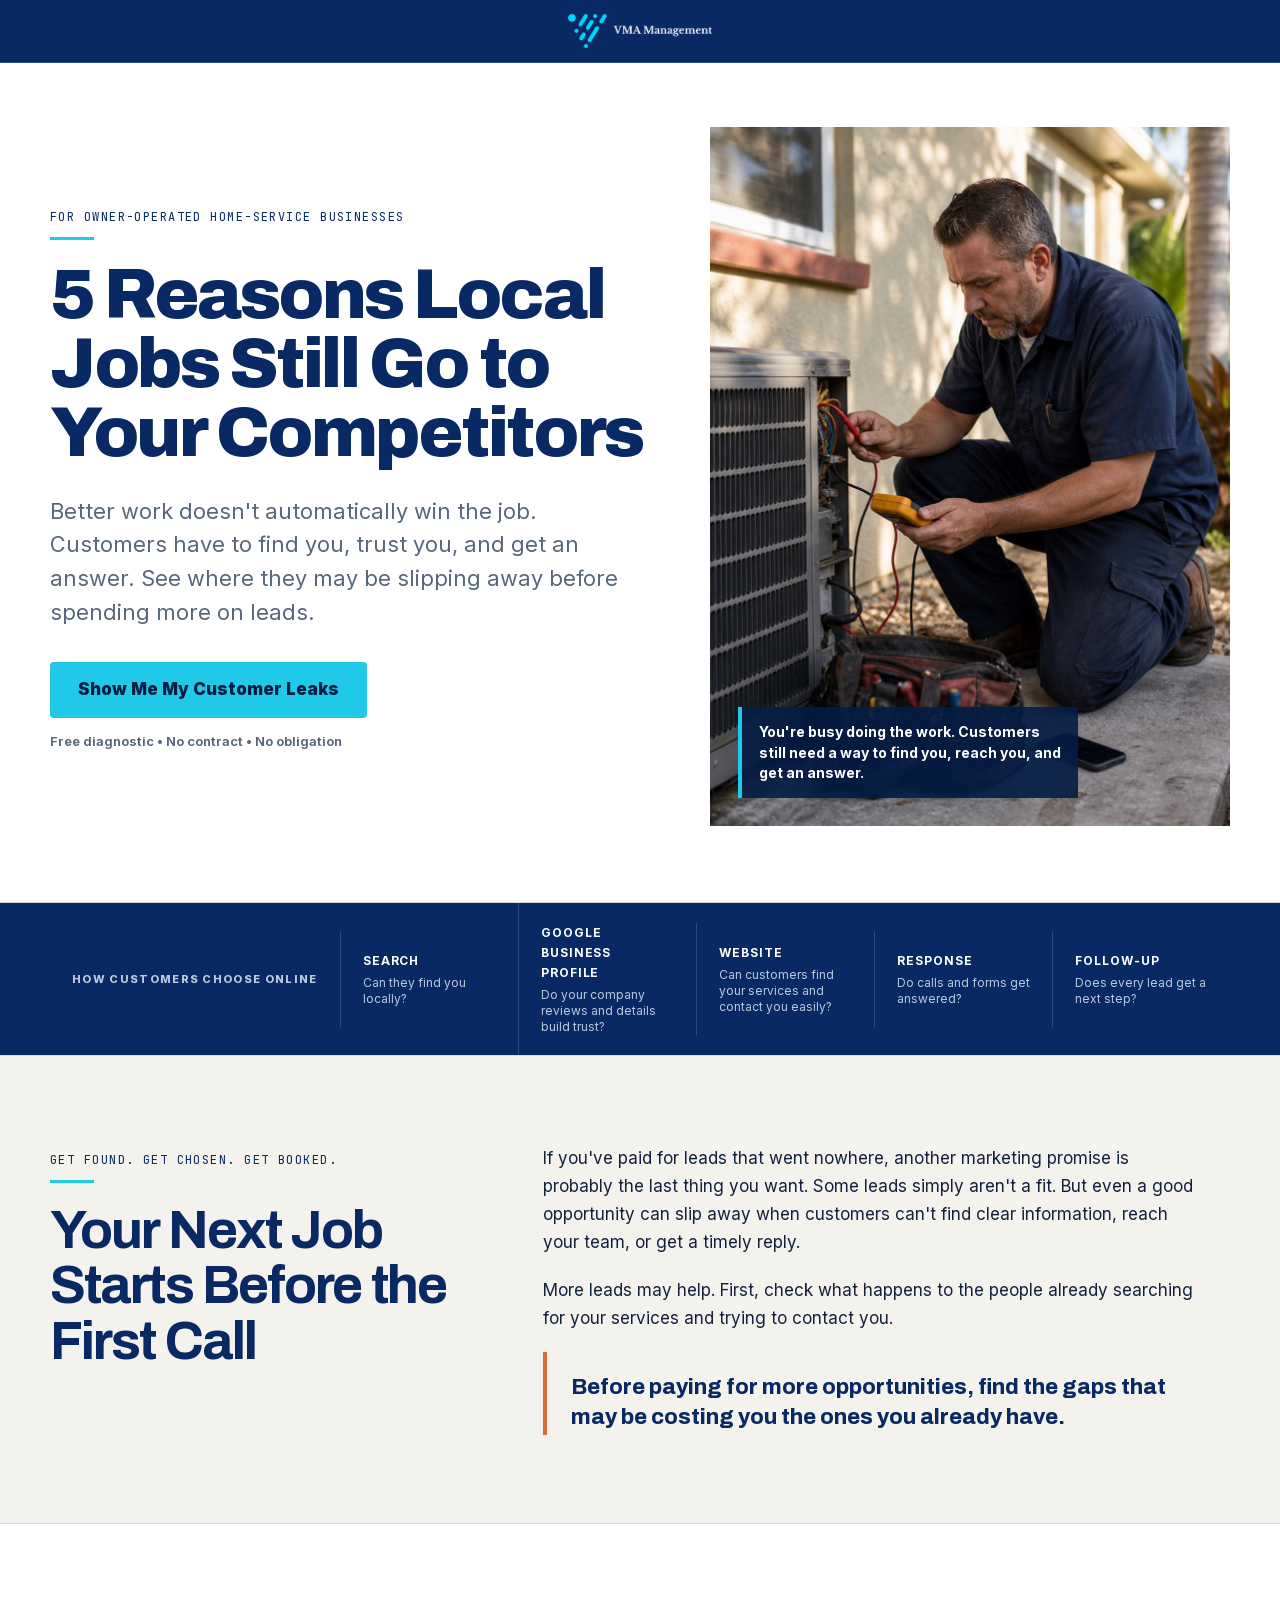
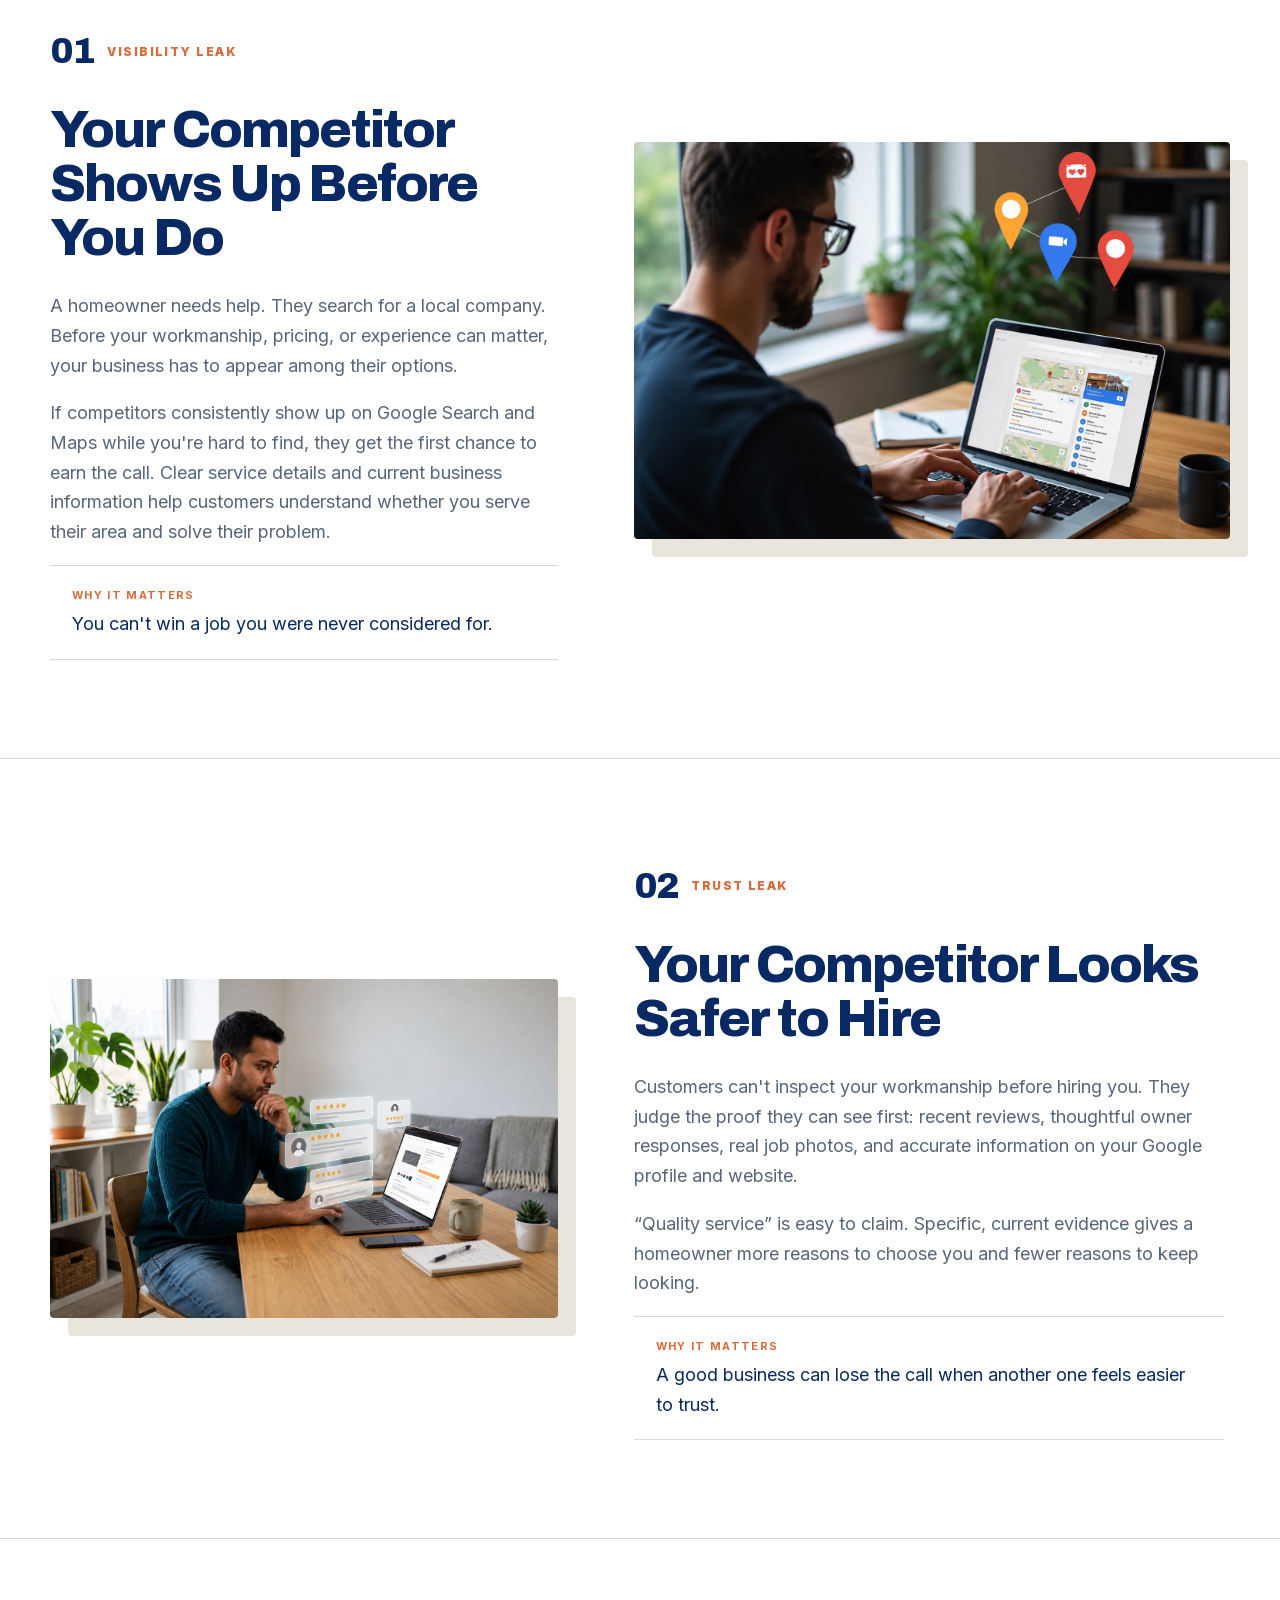
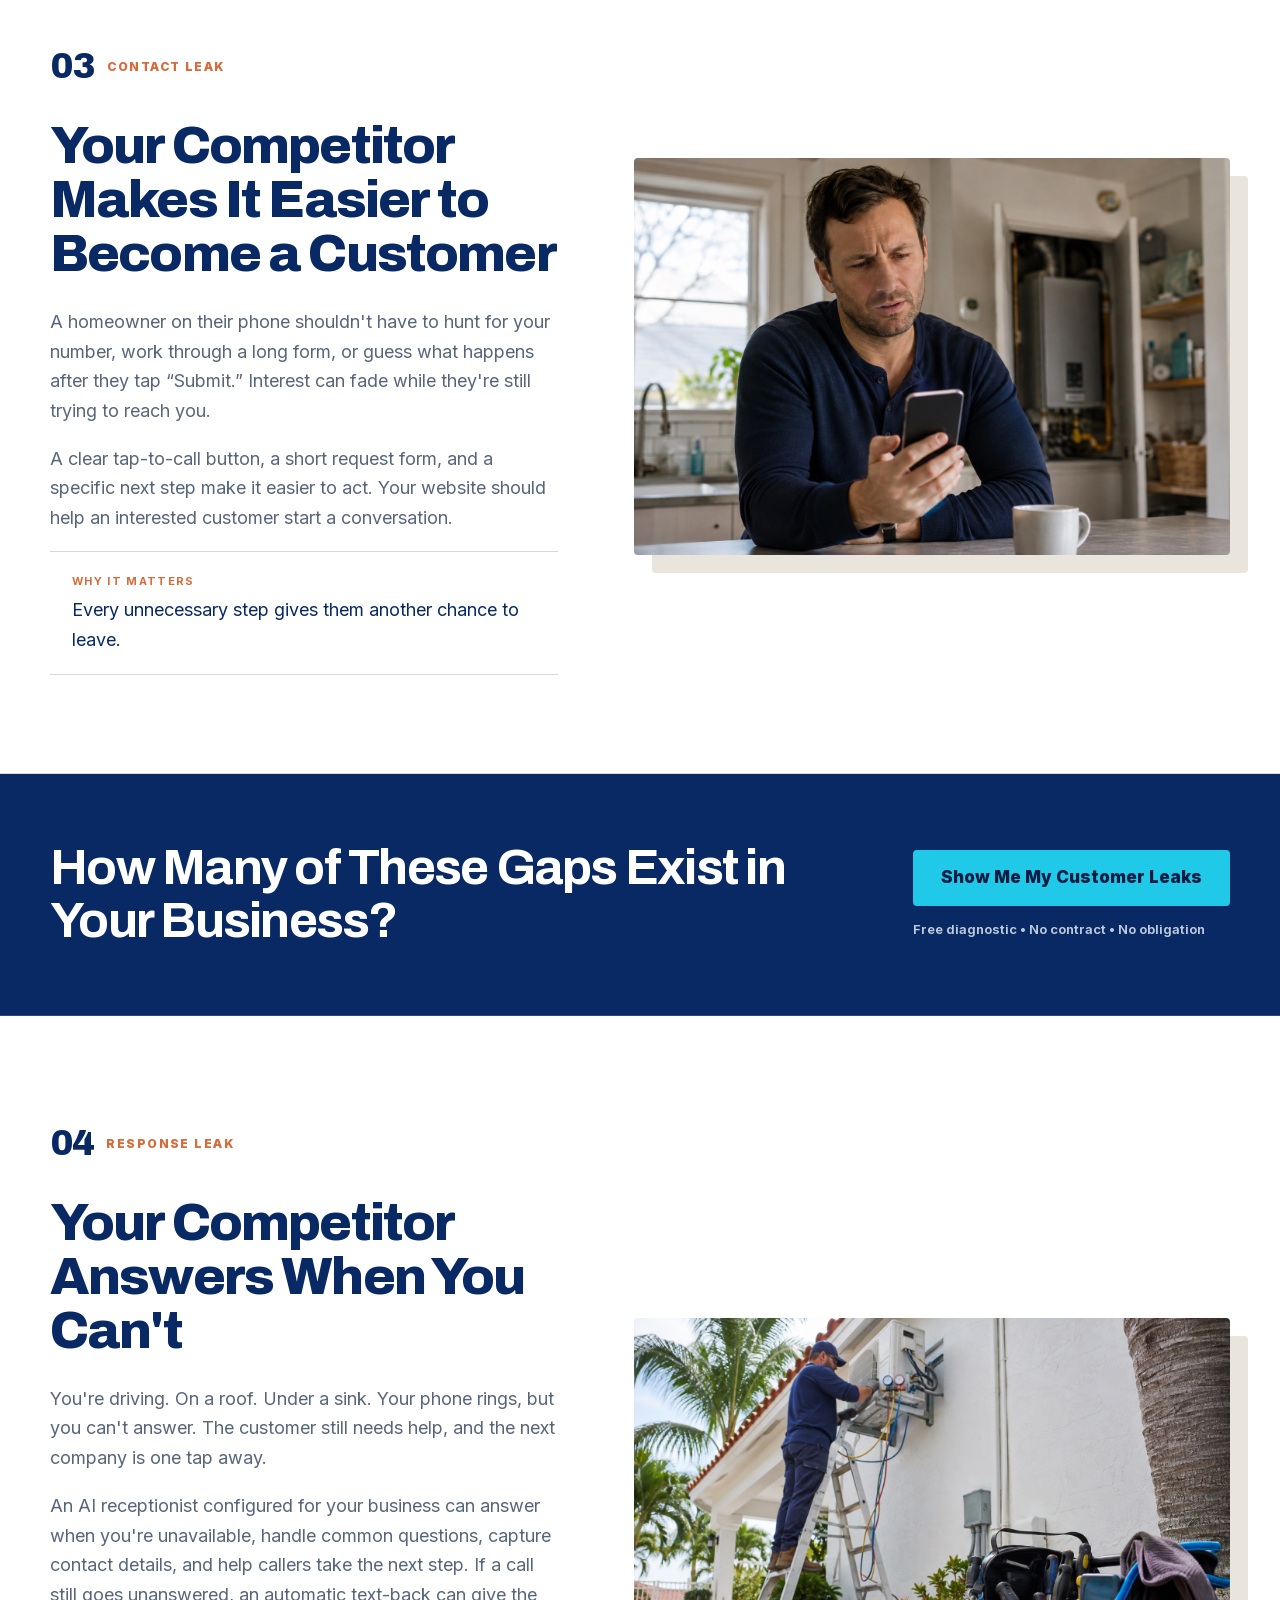
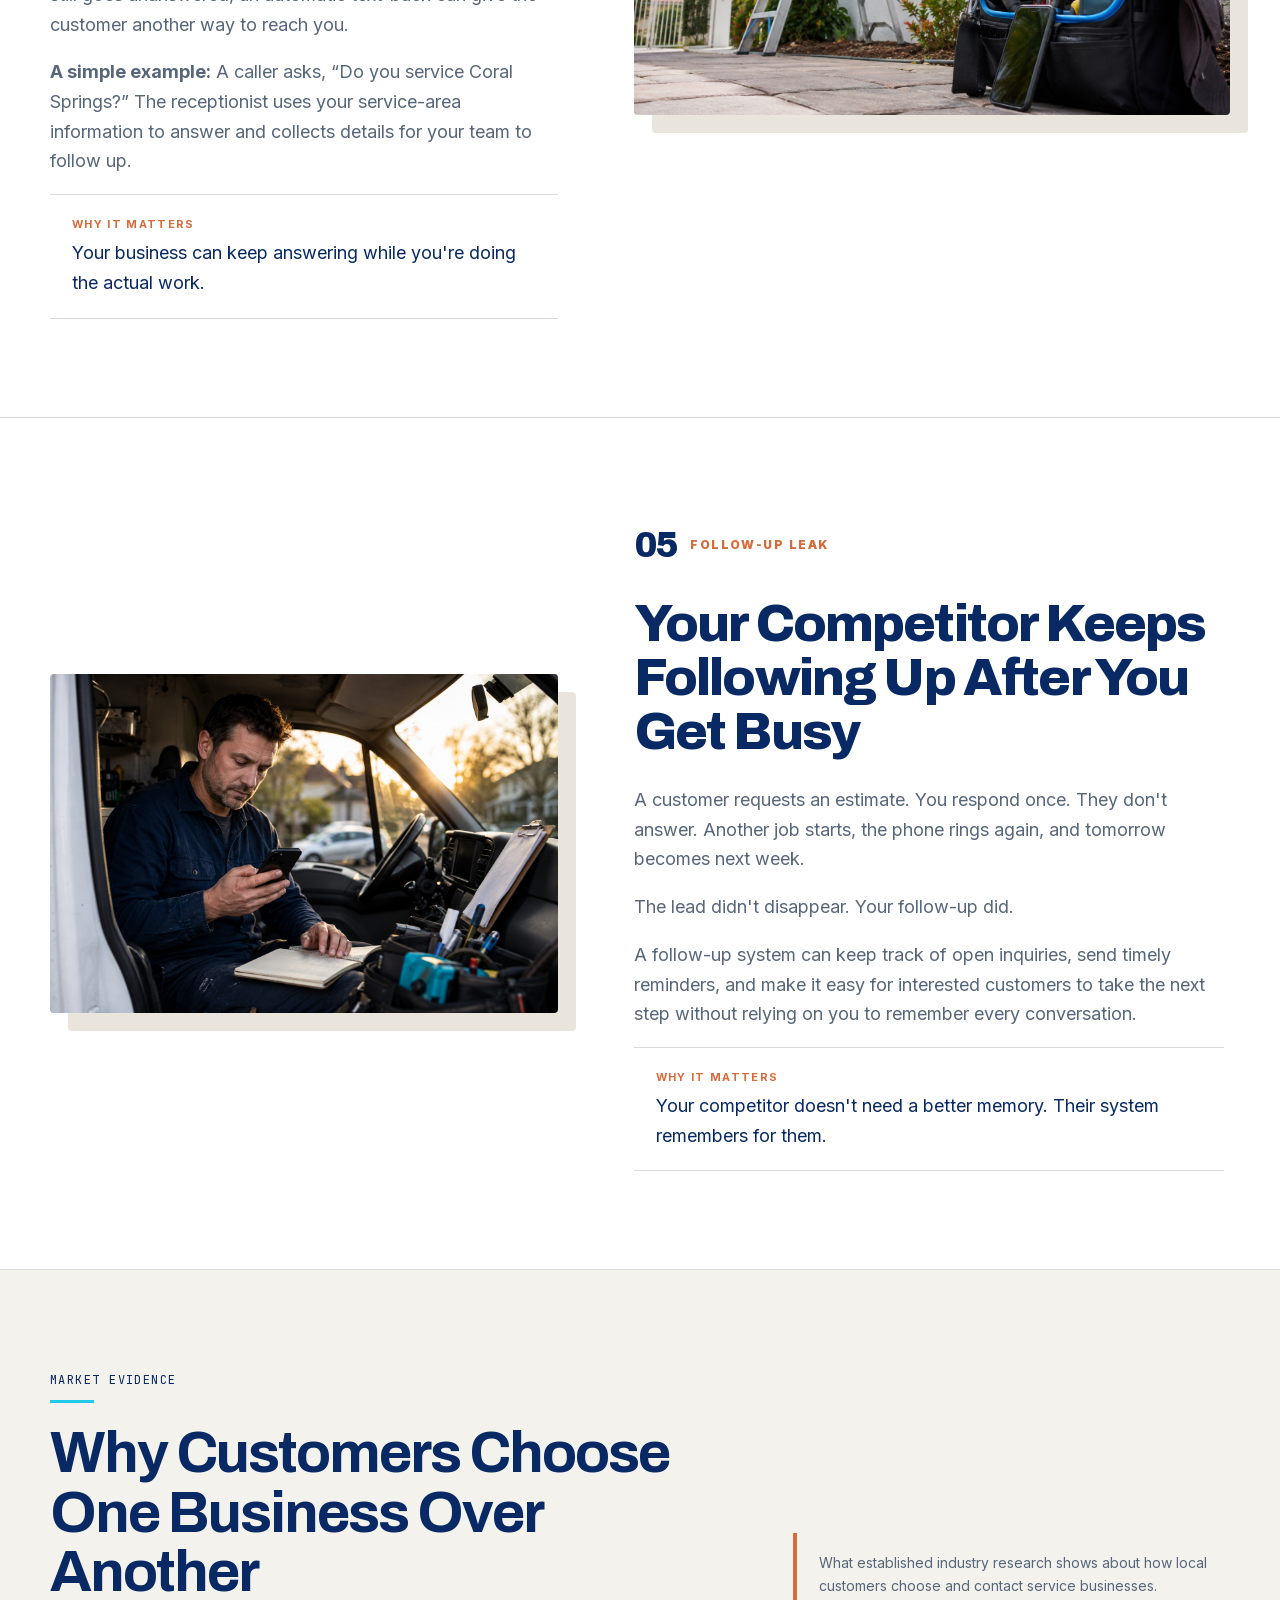
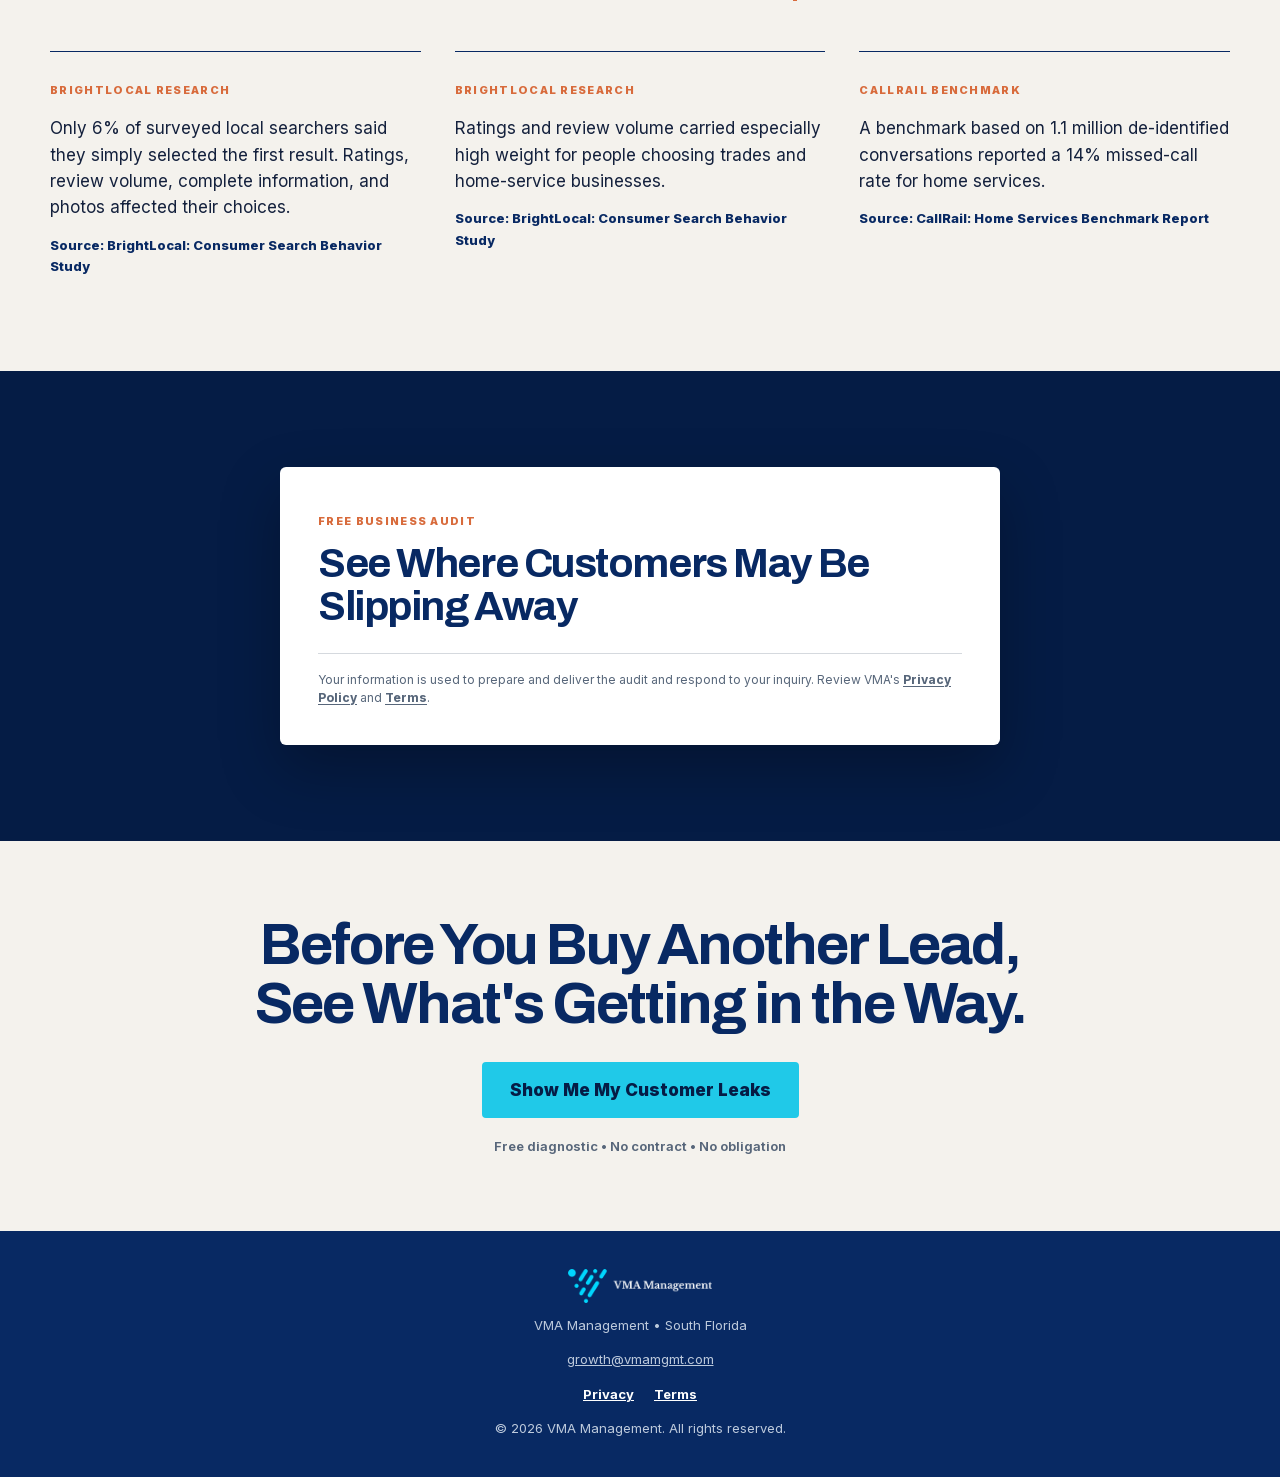
==== commit 65b543f4: "Finish responsive QA and remove unnecessary em dashes" ====
--- a/audit/index.html
+++ b/audit/index.html
@@ -5,7 +5,7 @@
 <meta name="viewport" content="width=device-width, initial-scale=1">
 
 <title>5 Reasons Local Jobs Still Go to Your Competitors | VMA Management</title>
-<meta name="description" content="Before buying more leads, find where local customers may be slipping away—from Google searches and reviews to calls and follow-up. Start your free business audit.">
+<meta name="description" content="Before buying more leads, find where local customers may be slipping away, from Google searches and reviews to calls and follow-up. Start your free business audit.">
 <link rel="canonical" href="https://vmamgmt.com/audit">
 <meta name="theme-color" content="#082963">
 
@@ -725,7 +725,7 @@
             <h2>Your Competitor Looks Safer to Hire</h2>
             <div class="reason__body">
               <p>Customers can't inspect your workmanship before hiring you. They judge the proof they can see first: recent reviews, thoughtful owner responses, real job photos, and accurate information on your Google profile and website.</p>
-              <p>“Quality service” is easy to claim. Specific, current evidence gives a homeowner more reasons to choose you—and fewer reasons to keep looking.</p>
+              <p>“Quality service” is easy to claim. Specific, current evidence gives a homeowner more reasons to choose you and fewer reasons to keep looking.</p>
               <p class="cost-line"><strong>Why it matters</strong>A good business can lose the call when another one feels easier to trust.</p>
             </div>
           </div>
@@ -768,7 +768,7 @@
             <div class="reason__kicker"><span class="reason__number">04</span> Response leak</div>
             <h2>Your Competitor Answers When You Can't</h2>
             <div class="reason__body">
-              <p>You're driving. On a roof. Under a sink. Your phone rings, but you can't answer. The customer still needs help—and the next company is one tap away.</p>
+              <p>You're driving. On a roof. Under a sink. Your phone rings, but you can't answer. The customer still needs help, and the next company is one tap away.</p>
               <p>An AI receptionist configured for your business can answer when you're unavailable, handle common questions, capture contact details, and help callers take the next step. If a call still goes unanswered, an automatic text-back can give the customer another way to reach you.</p>
               <p><strong>A simple example:</strong> A caller asks, “Do you service Coral Springs?” The receptionist uses your service-area information to answer and collects details for your team to follow up.</p>
               <p class="cost-line"><strong>Why it matters</strong>Your business can keep answering while you're doing the actual work.</p>
@@ -788,7 +788,7 @@
             <div class="reason__body">
               <p>A customer requests an estimate. You respond once. They don't answer. Another job starts, the phone rings again, and tomorrow becomes next week.</p>
               <p>The lead didn't disappear. Your follow-up did.</p>
-              <p>A follow-up system can keep track of open inquiries, send timely reminders, and make it easy for interested customers to take the next step—without relying on you to remember every conversation.</p>
+              <p>A follow-up system can keep track of open inquiries, send timely reminders, and make it easy for interested customers to take the next step without relying on you to remember every conversation.</p>
               <p class="cost-line"><strong>Why it matters</strong>Your competitor doesn't need a better memory. Their system remembers for them.</p>
             </div>
           </div>
@@ -812,17 +812,17 @@
           <article class="evidence-item">
             <span class="evidence-item__source">BrightLocal research</span>
             <p>Only 6% of surveyed local searchers said they simply selected the first result. Ratings, review volume, complete information, and photos affected their choices.</p>
-            <span class="evidence-item__citation">Source: BrightLocal — Consumer Search Behavior Study</span>
+            <span class="evidence-item__citation">Source: BrightLocal: Consumer Search Behavior Study</span>
           </article>
           <article class="evidence-item">
             <span class="evidence-item__source">BrightLocal research</span>
             <p>Ratings and review volume carried especially high weight for people choosing trades and home-service businesses.</p>
-            <span class="evidence-item__citation">Source: BrightLocal — Consumer Search Behavior Study</span>
+            <span class="evidence-item__citation">Source: BrightLocal: Consumer Search Behavior Study</span>
           </article>
           <article class="evidence-item">
             <span class="evidence-item__source">CallRail benchmark</span>
             <p>A benchmark based on 1.1 million de-identified conversations reported a 14% missed-call rate for home services.</p>
-            <span class="evidence-item__citation">Source: CallRail — Home Services Benchmark Report</span>
+            <span class="evidence-item__citation">Source: CallRail: Home Services Benchmark Report</span>
           </article>
         </div>
       </div>
--- a/styles.css
+++ b/styles.css
@@ -32,7 +32,8 @@
   --navy:  #082963;
   --cyan:  #00D7FF;
   --white: #FFFFFF;
-  --paper: #F1F4F9;
+  --paper: #F7F3ED;
+  --tan:   #D6B998;
   --rule:  #D7DEE8;
   --muted: #55637A;
   --device-black: #02050B;
@@ -129,7 +130,7 @@
   display: flex; align-items: center;
   gap: 12px; padding-top: 8px; padding-bottom: 8px;
 }
-.hdr__logo { display: block; margin-right: auto; line-height: 0; }
+.hdr__logo { display: flex; align-items: center; min-height: 44px; margin-right: auto; line-height: 0; }
 .hdr__logo img { height: 25px; width: auto; }
 
 .hdr__tel {
@@ -139,6 +140,13 @@
   min-height: 42px; padding: 0 2px;
 }
 .hdr__tel-icon { flex: none; }
+.hdr__pricing { color: var(--white); font-size: 14px; font-weight: 600; text-decoration: none; min-height: 44px; display: inline-flex; align-items: center; }
+.hdr__pricing:hover, .hdr__pricing[aria-current="page"] { text-decoration: underline; text-underline-offset: 5px; }
+.ftr__links { flex-wrap: wrap; }
+@media (max-width: 599px) {
+  .hdr__in:has(.hdr__pricing) { flex-wrap: wrap; gap: 6px 16px; }
+  .hdr__in:has(.hdr__pricing) .hdr__btn { width: 100%; min-height: 44px; }
+}
 .hdr__tel:hover span { text-decoration: underline; }
 
 .hdr__btn {
@@ -597,7 +605,7 @@
   font-family: var(--display);
   font-size: clamp(22px, 5vw, 32px);
   font-weight: 800;
-  color: var(--cyan);
+  color: var(--tan);
   line-height: 1;
 }
 .problem__math-lbl {
@@ -793,7 +801,7 @@
   background: var(--navy);
 }
 .audit__checks b {
-  color: var(--cyan);
+  color: var(--tan);
   font-family: var(--display);
   font-size: 17px;
 }
@@ -865,6 +873,14 @@
   box-shadow: 0 16px 40px rgba(0, 0, 0, .25);
 }
 .book__header h2 { max-width: 20ch; font-size: clamp(28px, 6vw, 38px); }
+.final-cta .book__terminal {
+  background: var(--paper);
+  color: var(--navy);
+  border: 1px solid var(--tan);
+  border-top: 4px solid var(--tan);
+  box-shadow: none;
+}
+.final-cta .book__sub { color: var(--muted); }
 .book__sub {
   margin-top: 12px;
   font-size: 17px;
@@ -945,7 +961,7 @@
 .ftr__tagline { max-width: 54ch; margin-bottom: 18px; font-weight: 600; }
 .ftr__nap { display: flex; flex-direction: column; gap: 5px; font-style: normal; font-size: 15px; }
 .ftr__name { font-family: var(--display); font-weight: 700; font-size: 17px; }
-.ftr__nap a { color: var(--white); text-decoration: underline; text-underline-offset: 2px; }
+.ftr__nap a { display: inline-flex; align-items: center; min-height: 44px; color: var(--white); text-decoration: underline; text-underline-offset: 2px; }
 .ftr__links { display: flex; gap: 22px; margin-top: 22px; }
 .ftr__links a {
   color: var(--white); font-size: 15px; font-weight: 600;
@@ -953,6 +969,9 @@
   min-height: 44px; display: inline-flex; align-items: center;
 }
 .ftr__copy { margin-top: 14px; font-size: 14px; }
+@media (max-width: 599px) {
+  .ftr { padding-bottom: max(88px, calc(env(safe-area-inset-bottom) + 72px)); }
+}
 
 /* ==========================================================================
    LEGAL PAGES (privacy.html / terms.html)
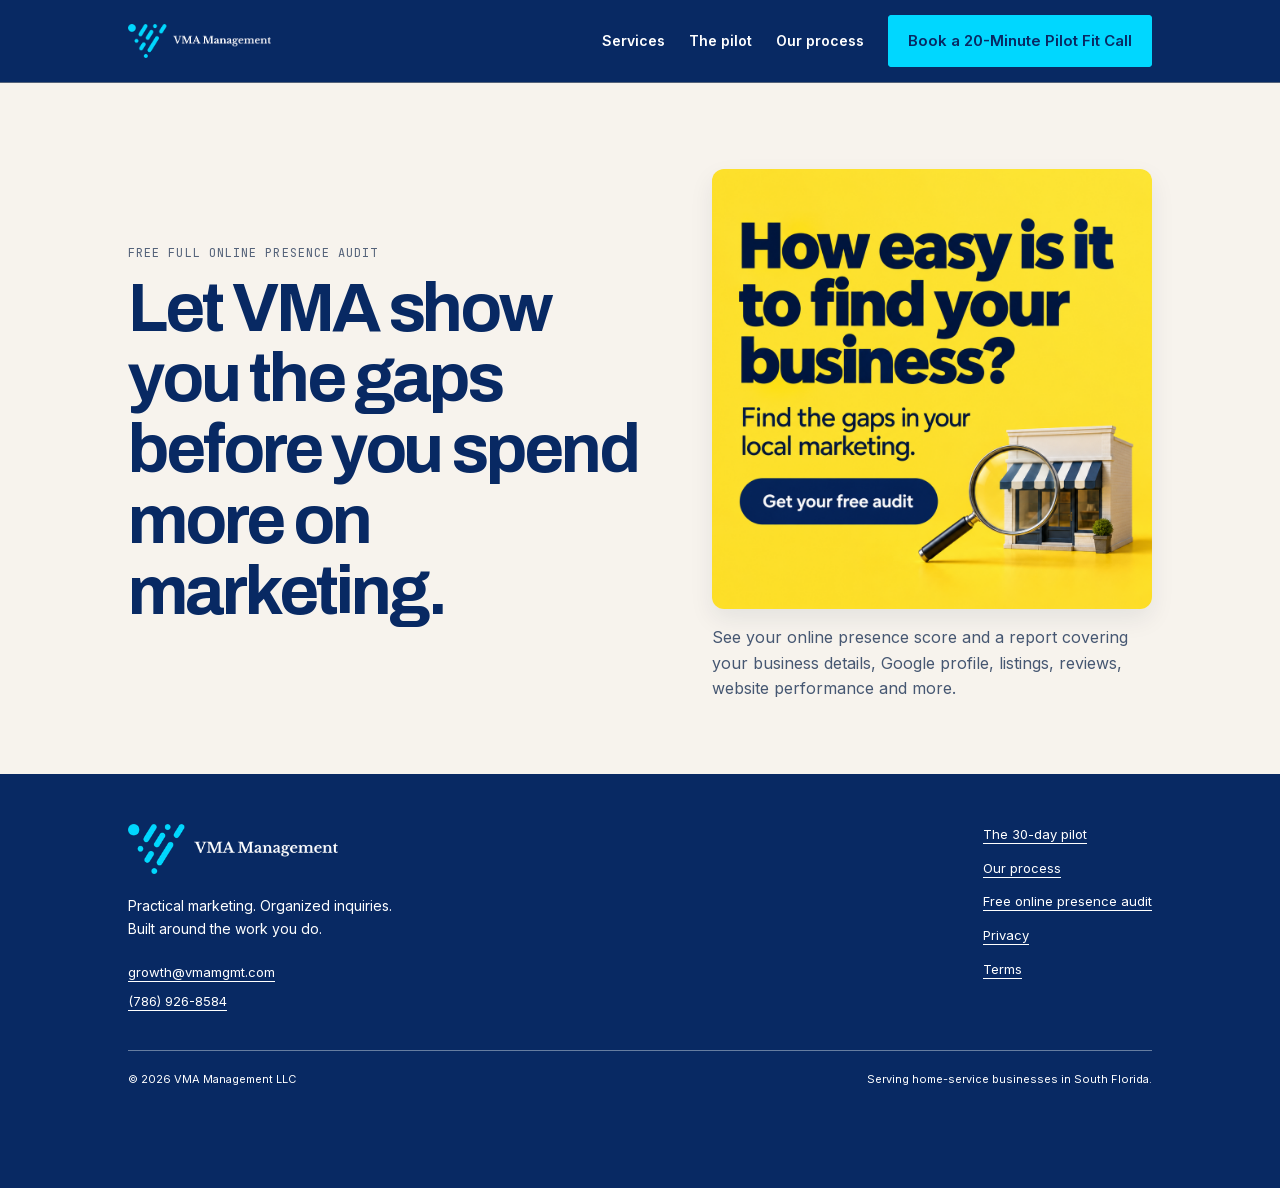
==== commit 8e2a3901: "Launch VMA performance pilot site and preserve previous live source" ====
--- a/audit/index.html
+++ b/audit/index.html
@@ -1,866 +1,7 @@
-<!doctype html>
-<html lang="en">
-<head>
-<meta charset="utf-8">
-<meta name="viewport" content="width=device-width, initial-scale=1">
-
-<title>5 Reasons Local Jobs Still Go to Your Competitors | VMA Management</title>
-<meta name="description" content="Before buying more leads, find where local customers may be slipping away, from Google searches and reviews to calls and follow-up. Start your free business audit.">
-<link rel="canonical" href="https://vmamgmt.com/audit">
-<meta name="theme-color" content="#082963">
-
-<meta property="og:type" content="article">
-<meta property="og:site_name" content="VMA Management">
-<meta property="og:url" content="https://vmamgmt.com/audit">
-<meta property="og:title" content="5 Reasons Local Jobs Still Go to Your Competitors">
-<meta property="og:description" content="Better work doesn't automatically win the job. Find the gaps between getting found, earning trust, and getting an answer before spending more on leads.">
-<meta property="og:image" content="https://vmamgmt.com/img/og.png">
-<meta property="og:image:width" content="1200">
-<meta property="og:image:height" content="630">
-<meta property="og:image:alt" content="VMA Management">
-
-<meta name="twitter:card" content="summary_large_image">
-<meta name="twitter:title" content="5 Reasons Local Jobs Still Go to Your Competitors">
-<meta name="twitter:description" content="Find where local customers may be slipping away before spending more on leads. Start your free business audit.">
-<meta name="twitter:image" content="https://vmamgmt.com/img/og.png">
-
-<link rel="apple-touch-icon" href="../apple-touch-icon.png">
-<link rel="icon" type="image/png" sizes="32x32" href="../favicon-32x32.png">
-<link rel="icon" type="image/png" sizes="16x16" href="../favicon-16x16.png">
-<link rel="icon" href="../favicon.ico">
-<link rel="manifest" href="../site.webmanifest">
-<link rel="stylesheet" href="../styles.css?v=20260906-audit-editorial">
-
-<style>
-  :root {
-    --audit-navy: #082963;
-    --audit-navy-dark: #051c45;
-    --audit-cyan: #20c9e8;
-    --audit-paper: #f4f2ed;
-    --audit-paper-deep: #e9e5dd;
-    --audit-white: #ffffff;
-    --audit-ink: #14213d;
-    --audit-muted: #57667a;
-    --audit-rule: #d5d9de;
-    --audit-warm: #d86b3c;
-    --audit-display: 'Archivo', system-ui, -apple-system, 'Segoe UI', sans-serif;
-    --audit-body: 'Inter', system-ui, -apple-system, 'Segoe UI', sans-serif;
-  }
-
-  html {
-    scroll-behavior: smooth;
-    scroll-padding-top: 24px;
-    background: var(--audit-paper);
-  }
-
-  body {
-    margin: 0;
-    overflow-x: hidden;
-    background: var(--audit-paper);
-    color: var(--audit-ink);
-    font-family: var(--audit-body);
-    font-size: 17px;
-    line-height: 1.65;
-    -webkit-font-smoothing: antialiased;
-  }
-
-  *, *::before, *::after { box-sizing: border-box; }
-  img { display: block; width: 100%; height: auto; }
-  a { color: inherit; }
-  h1, h2, h3 {
-    margin: 0;
-    color: var(--audit-navy);
-    font-family: var(--audit-display);
-    letter-spacing: -.035em;
-  }
-  p { margin: 0; }
-
-  .audit-wrap {
-    width: min(1180px, calc(100% - 48px));
-    margin-inline: auto;
-  }
-
-  .audit-skip {
-    position: absolute;
-    top: -100px;
-    left: 18px;
-    z-index: 100;
-    padding: 12px 16px;
-    background: var(--audit-white);
-    color: var(--audit-navy);
-    font-weight: 800;
-  }
-
-  .audit-skip:focus { top: 12px; }
-
-  .audit-header {
-    padding: 14px 24px;
-    border-bottom: 1px solid rgba(255,255,255,.15);
-    background: var(--audit-navy);
-    text-align: center;
-  }
-
-  .audit-header img {
-    width: auto;
-    height: 34px;
-    margin-inline: auto;
-  }
-
-  .eyebrow {
-    display: inline-block;
-    margin: 0 0 20px;
-    color: var(--audit-navy);
-    font-size: 12px;
-    font-weight: 850;
-    letter-spacing: .12em;
-    line-height: 1.4;
-    text-transform: uppercase;
-  }
-
-  .eyebrow::after {
-    display: block;
-    width: 44px;
-    height: 3px;
-    margin-top: 11px;
-    background: var(--audit-cyan);
-    content: "";
-  }
-
-  .eyebrow--light { color: var(--audit-white); }
-
-  .primary-cta {
-    display: inline-flex;
-    min-height: 56px;
-    align-items: center;
-    justify-content: center;
-    padding: 15px 26px;
-    border: 2px solid var(--audit-cyan);
-    border-radius: 4px;
-    background: var(--audit-cyan);
-    color: var(--audit-navy-dark);
-    font-size: 17px;
-    font-weight: 850;
-    line-height: 1.2;
-    text-align: center;
-    text-decoration: none;
-    transition: background .18s ease, color .18s ease, transform .18s ease;
-  }
-
-  .primary-cta:hover { background: var(--audit-white); transform: translateY(-1px); }
-
-  .primary-cta:focus-visible,
-  summary:focus-visible,
-  .audit-footer a:focus-visible {
-    outline: 3px solid var(--audit-warm);
-    outline-offset: 4px;
-  }
-
-  .cta-note {
-    margin-top: 13px;
-    color: var(--audit-muted);
-    font-size: 13px;
-    font-weight: 650;
-  }
-
-  .hero {
-    overflow: hidden;
-    border-bottom: 1px solid var(--audit-rule);
-    background: var(--audit-white);
-  }
-
-  .hero__inner {
-    display: grid;
-    grid-template-columns: minmax(0, 1.04fr) minmax(380px, .82fr);
-    min-height: 680px;
-  }
-
-  .hero__copy { align-self: center; padding: 74px 54px 74px 0; }
-
-  .hero h1 {
-    max-width: 760px;
-    font-size: clamp(48px, 5.5vw, 78px);
-    font-weight: 850;
-    line-height: .98;
-  }
-
-  .hero__subhead {
-    max-width: 650px;
-    margin-top: 28px;
-    color: var(--audit-muted);
-    font-size: clamp(18px, 1.7vw, 22px);
-    line-height: 1.55;
-  }
-
-  .hero__action { margin-top: 32px; }
-
-  .hero__image {
-    position: relative;
-    min-height: 680px;
-    margin: 0;
-    overflow: hidden;
-    background: var(--audit-navy);
-  }
-
-  .hero__image img { height: 100%; object-fit: cover; object-position: 53% 45%; }
-
-  .hero__image figcaption {
-    position: absolute;
-    right: 28px;
-    bottom: 28px;
-    left: 28px;
-    max-width: 34ch;
-    padding: 15px 17px;
-    border-left: 4px solid var(--audit-cyan);
-    background: rgba(5,28,69,.9);
-    color: var(--audit-white);
-    font-size: 14px;
-    font-weight: 700;
-    line-height: 1.45;
-  }
-
-  .journey-strip {
-    border-bottom: 1px solid var(--audit-rule);
-    background: var(--audit-navy);
-    color: var(--audit-white);
-  }
-
-  .journey-strip__inner {
-    display: grid;
-    grid-template-columns: auto repeat(5, 1fr);
-    align-items: center;
-    min-height: 108px;
-  }
-
-  .journey-strip__label,
-  .journey-strip__step { padding: 20px 22px; }
-
-  .journey-strip__label {
-    color: #b9c9df;
-    font-size: 11px;
-    font-weight: 800;
-    letter-spacing: .12em;
-    text-transform: uppercase;
-  }
-
-  .journey-strip__step { border-left: 1px solid rgba(255,255,255,.16); }
-  .journey-strip__step strong, .journey-strip__step span { display: block; }
-  .journey-strip__step strong { font-size: 12px; letter-spacing: .08em; text-transform: uppercase; }
-  .journey-strip__step span { margin-top: 4px; color: #b9c9df; font-size: 12px; line-height: 1.35; }
-
-  .intro {
-    padding: 88px 0;
-    border-bottom: 1px solid var(--audit-rule);
-    background: var(--audit-paper);
-  }
-
-  .intro__inner {
-    display: grid;
-    grid-template-columns: minmax(0, .76fr) minmax(0, 1.24fr);
-    gap: 72px;
-    align-items: start;
-  }
-
-  .intro h2 { max-width: 520px; font-size: clamp(36px, 4.2vw, 56px); line-height: 1.03; }
-  .intro__copy { max-width: 660px; }
-  .intro__copy p + p { margin-top: 20px; }
-
-  .intro__callout {
-    margin-top: 30px;
-    padding: 21px 0 2px 24px;
-    border-left: 4px solid var(--audit-warm);
-    color: var(--audit-navy);
-    font-family: var(--audit-display);
-    font-size: 22px;
-    font-weight: 750;
-    line-height: 1.35;
-  }
-
-  .reasons { background: var(--audit-white); }
-  .reason { padding: 98px 0; border-bottom: 1px solid var(--audit-rule); }
-
-  .reason__inner {
-    display: grid;
-    grid-template-columns: minmax(0, .92fr) minmax(0, 1.08fr);
-    gap: 76px;
-    align-items: center;
-  }
-
-  .reason:nth-child(even) .reason__copy { order: 2; }
-  .reason:nth-child(even) .reason__visual { order: 1; }
-
-  .reason__kicker {
-    display: flex;
-    align-items: center;
-    gap: 13px;
-    margin-bottom: 22px;
-    color: var(--audit-warm);
-    font-size: 12px;
-    font-weight: 850;
-    letter-spacing: .12em;
-    text-transform: uppercase;
-  }
-
-  .reason__number {
-    color: var(--audit-navy);
-    font-family: var(--audit-display);
-    font-size: 36px;
-    font-weight: 850;
-    letter-spacing: -.05em;
-  }
-
-  .reason h2 {
-    max-width: 590px;
-    font-size: clamp(36px, 4.1vw, 56px);
-    font-weight: 820;
-    line-height: 1.03;
-  }
-
-  .reason__body {
-    max-width: 590px;
-    margin-top: 26px;
-    color: var(--audit-muted);
-    font-size: 18px;
-  }
-
-  .reason__body p + p { margin-top: 18px; }
-
-  .cost-line {
-    margin-top: 28px;
-    padding: 20px 22px;
-    border-top: 1px solid var(--audit-rule);
-    border-bottom: 1px solid var(--audit-rule);
-    color: var(--audit-navy);
-  }
-
-  .cost-line strong {
-    display: block;
-    margin-bottom: 5px;
-    color: var(--audit-warm);
-    font-size: 11px;
-    letter-spacing: .12em;
-    text-transform: uppercase;
-  }
-
-  .reason__visual { margin: 0; }
-
-  .reason__visual img {
-    aspect-ratio: 3 / 2;
-    border-radius: 4px;
-    object-fit: cover;
-    box-shadow: 18px 18px 0 var(--audit-paper-deep);
-  }
-
-  .reason__visual figcaption {
-    margin: 16px 0 0 18px;
-    color: var(--audit-muted);
-    font-size: 12px;
-    line-height: 1.5;
-  }
-
-  .mid-cta {
-    padding: 68px 0;
-    border-bottom: 1px solid rgba(255,255,255,.15);
-    background: var(--audit-navy);
-    color: var(--audit-white);
-  }
-
-  .mid-cta__inner {
-    display: grid;
-    grid-template-columns: minmax(0, 1fr) auto;
-    gap: 48px;
-    align-items: center;
-  }
-
-  .mid-cta h2 { max-width: 790px; color: var(--audit-white); font-size: clamp(32px, 4.2vw, 50px); line-height: 1.05; }
-  .mid-cta .cta-note { color: #bdcadc; }
-
-  .qualifier {
-    padding: 96px 0;
-    border-bottom: 1px solid var(--audit-rule);
-    background: var(--audit-paper);
-  }
-
-  .qualifier__inner {
-    display: grid;
-    grid-template-columns: minmax(0, .86fr) minmax(0, 1.14fr);
-    gap: 82px;
-    align-items: start;
-  }
-
-  .qualifier h2,
-  .process h2,
-  .evidence h2,
-  .faq h2 { font-size: clamp(38px, 4.5vw, 58px); line-height: 1.03; }
-
-  .qualifier__intro { max-width: 500px; margin-top: 22px; color: var(--audit-muted); font-size: 18px; }
-
-  .qualifier-list { margin: 0; padding: 0; border-top: 1px solid var(--audit-rule); list-style: none; }
-
-  .qualifier-list li {
-    position: relative;
-    padding: 18px 0 18px 28px;
-    border-bottom: 1px solid var(--audit-rule);
-    color: var(--audit-navy);
-    font-weight: 700;
-    line-height: 1.45;
-  }
-
-  .qualifier-list li::before {
-    position: absolute;
-    top: 27px;
-    left: 1px;
-    width: 8px;
-    height: 8px;
-    border-radius: 50%;
-    background: var(--audit-cyan);
-    content: "";
-  }
-
-  .process {
-    padding: 96px 0;
-    border-bottom: 1px solid var(--audit-rule);
-    background: var(--audit-white);
-  }
-
-  .process__header { max-width: 720px; }
-  .process__intro { margin-top: 20px; color: var(--audit-muted); font-size: 18px; }
-
-  .process-steps {
-    display: grid;
-    grid-template-columns: repeat(3, 1fr);
-    gap: 34px;
-    margin-top: 54px;
-  }
-
-  .process-step { padding-top: 24px; border-top: 4px solid var(--audit-navy); }
-  .process-step__number { display: block; margin-bottom: 18px; color: var(--audit-warm); font-family: var(--audit-display); font-size: 38px; font-weight: 850; }
-  .process-step h3 { font-size: 24px; line-height: 1.15; }
-  .process-step p { margin-top: 14px; color: var(--audit-muted); font-size: 16px; }
-
-  .process__honesty {
-    max-width: 830px;
-    margin-top: 44px;
-    padding: 20px 0 0 24px;
-    border-left: 4px solid var(--audit-cyan);
-    color: var(--audit-muted);
-  }
-
-  .process__honesty strong { color: var(--audit-navy); }
-
-  .evidence { padding: 94px 0; background: var(--audit-paper); }
-
-  .evidence__header {
-    display: grid;
-    grid-template-columns: minmax(0, 1fr) minmax(280px, .65fr);
-    gap: 70px;
-    align-items: end;
-  }
-
-  .evidence__disclosure { padding: 18px 0 4px 22px; border-left: 4px solid var(--audit-warm); color: var(--audit-muted); font-size: 14px; }
-
-  .evidence-list {
-    display: grid;
-    grid-template-columns: repeat(3, 1fr);
-    gap: 34px;
-    margin-top: 50px;
-  }
-
-  .evidence-item { padding-top: 22px; border-top: 1px solid var(--audit-navy); }
-  .evidence-item__source { color: var(--audit-warm); font-size: 11px; font-weight: 850; letter-spacing: .12em; text-transform: uppercase; }
-  .evidence-item p { margin-top: 13px; color: var(--audit-ink); line-height: 1.55; }
-  .evidence-item__citation { display: block; margin-top: 14px; color: var(--audit-navy); font-size: 13px; font-weight: 800; }
-
-  .conversion { padding: 96px 0; background: var(--audit-navy-dark); color: var(--audit-white); }
-
-  .conversion__inner {
-    display: grid;
-    grid-template-columns: minmax(0, 720px);
-    justify-content: center;
-    align-items: start;
-  }
-
-  .conversion__inner > * { min-width: 0; }
-
-  .conversion h2 { max-width: 560px; color: var(--audit-white); font-size: clamp(40px, 4.6vw, 62px); line-height: 1.02; }
-  .conversion__intro { max-width: 550px; margin-top: 24px; color: #bdcadc; font-size: 18px; }
-
-  .audit-scope { margin: 40px 0 0; padding: 0; border-top: 1px solid rgba(255,255,255,.22); list-style: none; }
-  .audit-scope li { padding: 16px 0; border-bottom: 1px solid rgba(255,255,255,.22); }
-  .audit-scope strong, .audit-scope span { display: block; }
-  .audit-scope strong { color: var(--audit-white); font-size: 15px; }
-  .audit-scope span { margin-top: 3px; color: #bdcadc; font-size: 13px; line-height: 1.45; }
-
-  .accountability { margin-top: 30px; padding-left: 19px; border-left: 4px solid var(--audit-cyan); }
-  .accountability strong, .accountability span { display: block; }
-  .accountability strong { color: var(--audit-white); }
-  .accountability span { margin-top: 4px; color: #bdcadc; font-size: 14px; }
-
-  .form-panel {
-    width: 100%;
-    min-width: 0;
-    padding: 38px;
-    border-radius: 6px;
-    background: var(--audit-white);
-    color: var(--audit-ink);
-    box-shadow: 0 24px 60px rgba(0,0,0,.28);
-  }
-
-  .form-panel__label { color: var(--audit-warm); font-size: 11px; font-weight: 850; letter-spacing: .12em; text-transform: uppercase; }
-  .form-panel h3 { margin-top: 8px; font-size: clamp(30px, 3.2vw, 42px); line-height: 1.05; }
-  .ghl-embed-container { max-width: 100%; min-width: 0; margin-top: 25px; scroll-margin-top: 24px; }
-  .ghl-embed-container iframe { display: block; width: 100% !important; max-width: 100% !important; border: 0 !important; }
-  /* The provider sizes its card against the viewport, not this nested panel. */
-  #audit-widget [data-widget-container] > div > div {
-    width: 100% !important;
-    max-width: 480px !important;
-    min-width: 0;
-  }
-  #audit-widget form > .flex { flex-wrap: wrap; row-gap: 12px; }
-  #audit-widget input:not([type="radio"]):not([type="checkbox"]),
-  #audit-widget select, #audit-widget textarea {
-    min-width: 0;
-    min-height: 44px;
-    font-size: 16px !important;
-  }
-  #audit-widget button { min-height: 48px; white-space: normal; }
-
-  .form-privacy {
-    margin-top: 20px;
-    padding-top: 17px;
-    border-top: 1px solid var(--audit-rule);
-    color: var(--audit-muted);
-    font-size: 12px;
-    line-height: 1.5;
-  }
-
-  .form-privacy a { font-weight: 750; text-underline-offset: 2px; }
-
-  .faq { padding: 96px 0; border-bottom: 1px solid var(--audit-rule); background: var(--audit-white); }
-
-  .faq__inner {
-    display: grid;
-    grid-template-columns: minmax(0, .66fr) minmax(0, 1.34fr);
-    gap: 80px;
-    align-items: start;
-  }
-
-  .faq-list { border-top: 1px solid var(--audit-rule); }
-  .faq details { border-bottom: 1px solid var(--audit-rule); }
-
-  .faq summary {
-    padding: 22px 44px 22px 0;
-    color: var(--audit-navy);
-    cursor: pointer;
-    font-family: var(--audit-display);
-    font-size: 19px;
-    font-weight: 750;
-    line-height: 1.3;
-  }
-
-  .faq details p { max-width: 700px; padding: 0 44px 24px 0; color: var(--audit-muted); font-size: 15px; }
-
-  .final-cta { padding: 74px 0; background: var(--audit-paper); text-align: center; }
-  .final-cta h2 { max-width: 820px; margin-inline: auto; font-size: clamp(36px, 4.6vw, 58px); line-height: 1.03; }
-  .final-cta p { max-width: 650px; margin: 18px auto 0; color: var(--audit-muted); }
-  .final-cta .primary-cta { margin-top: 28px; }
-
-  .audit-footer { padding: 38px 24px; background: var(--audit-navy); color: var(--audit-white); text-align: center; }
-  .audit-footer img { width: auto; height: 34px; margin-inline: auto; }
-  .audit-footer p { margin-top: 12px; color: #bdcadc; font-size: 13px; }
-  .audit-footer__links { display: flex; justify-content: center; gap: 20px; margin-top: 14px; font-size: 13px; font-weight: 700; }
-
-  @media (max-width: 900px) {
-    .hero__inner,
-    .intro__inner,
-    .reason__inner,
-    .qualifier__inner,
-    .evidence__header,
-    .conversion__inner,
-    .faq__inner { grid-template-columns: 1fr; }
-
-    .hero__inner { min-height: 0; }
-    .hero__copy { padding: 66px 0 50px; }
-    .hero__image { min-height: 580px; }
-
-    .journey-strip__inner { grid-template-columns: repeat(5, 1fr); padding-block: 16px; }
-    .journey-strip__label { grid-column: 1 / -1; padding: 4px 14px 12px; }
-    .journey-strip__step { padding: 15px 14px; }
-
-    .intro__inner, .qualifier__inner, .faq__inner { gap: 44px; }
-    .reason__inner { gap: 46px; }
-    .reason:nth-child(even) .reason__copy, .reason:nth-child(even) .reason__visual { order: initial; }
-    .reason__visual { order: 2 !important; }
-    .mid-cta__inner { grid-template-columns: 1fr; gap: 30px; }
-    .process-steps, .evidence-list { grid-template-columns: 1fr; }
-    .conversion__inner { gap: 52px; }
-    .form-panel { max-width: 680px; }
-  }
-
-  @media (max-width: 640px) {
-    body { font-size: 16px; }
-    .audit-wrap { width: min(100% - 32px, 1180px); }
-    .audit-header { padding-block: 13px; }
-    .audit-header img, .audit-footer img { height: 30px; }
-    .hero__copy { padding: 52px 0 42px; }
-    .hero h1 { font-size: clamp(40px, 12vw, 54px); }
-    .hero__subhead { margin-top: 23px; font-size: 18px; }
-    .primary-cta { width: 100%; padding-inline: 18px; }
-    .hero__image { min-height: 470px; }
-    .hero__image figcaption { right: 16px; bottom: 16px; left: 16px; }
-
-    .journey-strip__inner { grid-template-columns: 1fr; padding: 18px 0; }
-    .journey-strip__label, .journey-strip__step {
-      grid-column: auto;
-      padding: 12px 0;
-      border-left: 0;
-      border-bottom: 1px solid rgba(255,255,255,.14);
-    }
-    .journey-strip__step:last-child { border-bottom: 0; }
-    .journey-strip__step strong, .journey-strip__step span { display: block; }
-    .journey-strip__step span { margin-left: 0; font-size: 14px; }
-    #audit-widget [data-widget-container] > div > div { padding: 16px 0 !important; }
-
-    .intro, .qualifier, .process, .evidence, .conversion, .faq { padding: 70px 0; }
-    .intro h2, .reason h2, .qualifier h2, .process h2, .evidence h2, .conversion h2, .faq h2, .final-cta h2 { font-size: 38px; }
-    .intro__inner, .qualifier__inner, .faq__inner { gap: 34px; }
-    .intro__callout { font-size: 20px; }
-    .reason { padding: 70px 0; }
-    .reason__inner { gap: 36px; }
-    .reason__body { font-size: 17px; }
-    .reason__visual img { box-shadow: 10px 10px 0 var(--audit-paper-deep); }
-    .reason__visual figcaption { margin-left: 10px; }
-    .mid-cta { padding: 54px 0; }
-    .mid-cta h2 { font-size: 36px; }
-    .process-steps, .evidence-list { gap: 30px; margin-top: 42px; }
-    .conversion__inner { gap: 42px; }
-    .form-panel { padding: 26px 18px; }
-    .form-panel h3 { font-size: 34px; }
-    .faq summary { padding-right: 20px; }
-    .faq details p { padding-right: 20px; }
-    .final-cta { padding: 64px 0; }
-  }
-
-  @media (prefers-reduced-motion: reduce) {
-    html { scroll-behavior: auto; }
-    .primary-cta { transition: none; }
-  }
-</style>
-</head>
-
-<body>
-<a class="audit-skip" href="#main-content">Skip to main content</a>
-
-<header class="audit-header">
-  <img src="../assets/vma-lockup-light.webp" width="371" height="88" alt="VMA Management">
-</header>
-
-<main id="main-content">
-  <article>
-    <section class="hero">
-      <div class="audit-wrap hero__inner">
-        <div class="hero__copy">
-          <span class="eyebrow">For Owner-Operated Home-Service Businesses</span>
-          <h1>5 Reasons Local Jobs Still Go to Your Competitors</h1>
-          <p class="hero__subhead">Better work doesn't automatically win the job. Customers have to find you, trust you, and get an answer. See where they may be slipping away before spending more on leads.</p>
-          <div class="hero__action">
-            <a class="primary-cta" href="#audit-widget">Show Me My Customer Leaks</a>
-            <p class="cta-note">Free diagnostic • No contract • No obligation</p>
-          </div>
-        </div>
-
-        <figure class="hero__image">
-          <img src="../assets/audit/hero-hvac-field-v2.jpg" width="1122" height="1402" alt="HVAC technician testing an outdoor air-conditioning unit with a phone beside his tool bag" decoding="async" fetchpriority="high">
-          <figcaption>You're busy doing the work. Customers still need a way to find you, reach you, and get an answer.</figcaption>
-        </figure>
-      </div>
-    </section>
-
-    <section class="journey-strip" aria-label="How local customers choose a business online">
-      <div class="audit-wrap journey-strip__inner">
-        <div class="journey-strip__label">How customers choose online</div>
-        <div class="journey-strip__step"><strong>Search</strong><span>Can they find you locally?</span></div>
-        <div class="journey-strip__step"><strong>Google Business Profile</strong><span>Do your company reviews and details build trust?</span></div>
-        <div class="journey-strip__step"><strong>Website</strong><span>Can customers find your services and contact you easily?</span></div>
-        <div class="journey-strip__step"><strong>Response</strong><span>Do calls and forms get answered?</span></div>
-        <div class="journey-strip__step"><strong>Follow-up</strong><span>Does every lead get a next step?</span></div>
-      </div>
-    </section>
-
-    <section class="intro">
-      <div class="audit-wrap intro__inner">
-        <div>
-          <span class="eyebrow">Get found. Get chosen. Get booked.</span>
-          <h2>Your Next Job Starts Before the First Call</h2>
-        </div>
-        <div class="intro__copy">
-          <p>If you've paid for leads that went nowhere, another marketing promise is probably the last thing you want. Some leads simply aren't a fit. But even a good opportunity can slip away when customers can't find clear information, reach your team, or get a timely reply.</p>
-          <p>More leads may help. First, check what happens to the people already searching for your services and trying to contact you.</p>
-          <p class="intro__callout">Before paying for more opportunities, find the gaps that may be costing you the ones you already have.</p>
-        </div>
-      </div>
-    </section>
-
-    <section class="reasons" aria-label="Five places local customers may be slipping away">
-      <section class="reason" id="reason-1">
-        <div class="audit-wrap reason__inner">
-          <div class="reason__copy">
-            <div class="reason__kicker"><span class="reason__number">01</span> Visibility leak</div>
-            <h2>Your Competitor Shows Up Before You Do</h2>
-            <div class="reason__body">
-              <p>A homeowner needs help. They search for a local company. Before your workmanship, pricing, or experience can matter, your business has to appear among their options.</p>
-              <p>If competitors consistently show up on Google Search and Maps while you're hard to find, they get the first chance to earn the call. Clear service details and current business information help customers understand whether you serve their area and solve their problem.</p>
-              <p class="cost-line"><strong>Why it matters</strong>You can't win a job you were never considered for.</p>
-            </div>
-          </div>
-          <figure class="reason__visual">
-            <img src="../assets/audit/google-visibility-laptop-v2.jpg" width="1536" height="1024" alt="Local-business owner reviewing a map-based local search on a laptop" loading="lazy" decoding="async">
-          </figure>
-        </div>
-      </section>
-
-      <section class="reason" id="reason-2">
-        <div class="audit-wrap reason__inner">
-          <div class="reason__copy">
-            <div class="reason__kicker"><span class="reason__number">02</span> Trust leak</div>
-            <h2>Your Competitor Looks Safer to Hire</h2>
-            <div class="reason__body">
-              <p>Customers can't inspect your workmanship before hiring you. They judge the proof they can see first: recent reviews, thoughtful owner responses, real job photos, and accurate information on your Google profile and website.</p>
-              <p>“Quality service” is easy to claim. Specific, current evidence gives a homeowner more reasons to choose you and fewer reasons to keep looking.</p>
-              <p class="cost-line"><strong>Why it matters</strong>A good business can lose the call when another one feels easier to trust.</p>
-            </div>
-          </div>
-          <figure class="reason__visual">
-            <img src="../assets/audit/website-trust-reviews-v2.jpg" width="1536" height="1024" alt="Business owner studying website reviews and customer ratings on a laptop" loading="lazy" decoding="async">
-          </figure>
-        </div>
-      </section>
-
-      <section class="reason" id="reason-3">
-        <div class="audit-wrap reason__inner">
-          <div class="reason__copy">
-            <div class="reason__kicker"><span class="reason__number">03</span> Contact leak</div>
-            <h2>Your Competitor Makes It Easier to Become a Customer</h2>
-            <div class="reason__body">
-              <p>A homeowner on their phone shouldn't have to hunt for your number, work through a long form, or guess what happens after they tap “Submit.” Interest can fade while they're still trying to reach you.</p>
-              <p>A clear tap-to-call button, a short request form, and a specific next step make it easier to act. Your website should help an interested customer start a conversation.</p>
-              <p class="cost-line"><strong>Why it matters</strong>Every unnecessary step gives them another chance to leave.</p>
-            </div>
-          </div>
-          <figure class="reason__visual">
-            <img src="../assets/audit/contact-friction-homeowner.jpg" width="1536" height="1024" alt="Homeowner trying to contact a repair company on a smartphone" loading="lazy" decoding="async">
-          </figure>
-        </div>
-      </section>
-
-      <section class="mid-cta">
-        <div class="audit-wrap mid-cta__inner">
-          <h2>How Many of These Gaps Exist in Your Business?</h2>
-          <div>
-            <a class="primary-cta" href="#audit-widget">Show Me My Customer Leaks</a>
-            <p class="cta-note">Free diagnostic • No contract • No obligation</p>
-          </div>
-        </div>
-      </section>
-
-      <section class="reason" id="reason-4">
-        <div class="audit-wrap reason__inner">
-          <div class="reason__copy">
-            <div class="reason__kicker"><span class="reason__number">04</span> Response leak</div>
-            <h2>Your Competitor Answers When You Can't</h2>
-            <div class="reason__body">
-              <p>You're driving. On a roof. Under a sink. Your phone rings, but you can't answer. The customer still needs help, and the next company is one tap away.</p>
-              <p>An AI receptionist configured for your business can answer when you're unavailable, handle common questions, capture contact details, and help callers take the next step. If a call still goes unanswered, an automatic text-back can give the customer another way to reach you.</p>
-              <p><strong>A simple example:</strong> A caller asks, “Do you service Coral Springs?” The receptionist uses your service-area information to answer and collects details for your team to follow up.</p>
-              <p class="cost-line"><strong>Why it matters</strong>Your business can keep answering while you're doing the actual work.</p>
-            </div>
-          </div>
-          <figure class="reason__visual">
-            <img src="../assets/audit/missed-call-technician.jpg" width="1536" height="1024" alt="Technician working on an outdoor air-conditioning unit while a phone sits in a nearby tool bag" loading="lazy" decoding="async">
-          </figure>
-        </div>
-      </section>
-
-      <section class="reason" id="reason-5">
-        <div class="audit-wrap reason__inner">
-          <div class="reason__copy">
-            <div class="reason__kicker"><span class="reason__number">05</span> Follow-up leak</div>
-            <h2>Your Competitor Keeps Following Up After You Get Busy</h2>
-            <div class="reason__body">
-              <p>A customer requests an estimate. You respond once. They don't answer. Another job starts, the phone rings again, and tomorrow becomes next week.</p>
-              <p>The lead didn't disappear. Your follow-up did.</p>
-              <p>A follow-up system can keep track of open inquiries, send timely reminders, and make it easy for interested customers to take the next step without relying on you to remember every conversation.</p>
-              <p class="cost-line"><strong>Why it matters</strong>Your competitor doesn't need a better memory. Their system remembers for them.</p>
-            </div>
-          </div>
-          <figure class="reason__visual">
-            <img src="../assets/audit/follow-up-owner.jpg" width="1536" height="1024" alt="Home-service owner reviewing callback notes and a phone from a parked work van" loading="lazy" decoding="async">
-          </figure>
-        </div>
-      </section>
-    </section>
-
-    <section class="evidence">
-      <div class="audit-wrap">
-        <div class="evidence__header">
-          <div>
-            <span class="eyebrow">Market evidence</span>
-            <h2>Why Customers Choose One Business Over Another</h2>
-          </div>
-          <p class="evidence__disclosure">What established industry research shows about how local customers choose and contact service businesses.</p>
-        </div>
-        <div class="evidence-list">
-          <article class="evidence-item">
-            <span class="evidence-item__source">BrightLocal research</span>
-            <p>Only 6% of surveyed local searchers said they simply selected the first result. Ratings, review volume, complete information, and photos affected their choices.</p>
-            <span class="evidence-item__citation">Source: BrightLocal: Consumer Search Behavior Study</span>
-          </article>
-          <article class="evidence-item">
-            <span class="evidence-item__source">BrightLocal research</span>
-            <p>Ratings and review volume carried especially high weight for people choosing trades and home-service businesses.</p>
-            <span class="evidence-item__citation">Source: BrightLocal: Consumer Search Behavior Study</span>
-          </article>
-          <article class="evidence-item">
-            <span class="evidence-item__source">CallRail benchmark</span>
-            <p>A benchmark based on 1.1 million de-identified conversations reported a 14% missed-call rate for home services.</p>
-            <span class="evidence-item__citation">Source: CallRail: Home Services Benchmark Report</span>
-          </article>
-        </div>
-      </div>
-    </section>
-
-    <section class="conversion" id="get-audit">
-      <div class="audit-wrap conversion__inner">
-        <div class="form-panel">
-          <span class="form-panel__label">Free business audit</span>
-          <h3>See Where Customers May Be Slipping Away</h3>
-          <div class="ghl-embed-container" id="audit-widget">
-            <!-- CORE GHL WIDGET SCRIPT - DO NOT MODIFY -->
-            <script src="https://services.leadconnectorhq.com/prospecting/client/widget-embed.js" data-widget-id="6a9622e5a4f96313e71beee6"></script>
-          </div>
-          <p class="form-privacy">Your information is used to prepare and deliver the audit and respond to your inquiry. Review VMA's <a href="../privacy.html">Privacy Policy</a> and <a href="../terms.html">Terms</a>.</p>
-        </div>
-      </div>
-    </section>
-
-    <section class="final-cta">
-      <div class="audit-wrap">
-        <h2>Before You Buy Another Lead, See What's Getting in the Way.</h2>
-        <a class="primary-cta" href="#audit-widget">Show Me My Customer Leaks</a>
-        <p class="cta-note">Free diagnostic • No contract • No obligation</p>
-      </div>
-    </section>
-  </article>
-</main>
-
-<footer class="audit-footer">
-  <img src="../assets/vma-lockup-light.webp" width="320" height="76" alt="VMA Management">
-  <p>VMA Management • South Florida</p>
-  <p><a href="mailto:growth@vmamgmt.com">growth@vmamgmt.com</a></p>
-  <div class="audit-footer__links">
-    <a href="../privacy.html">Privacy</a>
-    <a href="../terms.html">Terms</a>
-  </div>
-  <p>© 2026 VMA Management. All rights reserved.</p>
-</footer>
-</body>
-</html>
+<!doctype html><html lang="en"><head><meta charset="utf-8"><meta name="viewport" content="width=device-width, initial-scale=1"><title>Free Online Presence Audit | VMA Management</title><meta name="description" content="Get your free online presence score and report covering business details, Google Business Profile, listings, reviews, website performance and more."><link rel="canonical" href="https://vmamgmt.com/audit"><meta name="theme-color" content="#082963"><meta property="og:type" content="website"><meta property="og:site_name" content="VMA Management"><meta property="og:title" content="Free Online Presence Audit | VMA Management"><meta property="og:description" content="Get your free online presence score and report covering business details, Google Business Profile, listings, reviews, website performance and more."><meta property="og:url" content="https://vmamgmt.com/audit"><meta property="og:image" content="https://vmamgmt.com/assets/performance/vma-audit-social.png"><meta property="og:image:alt" content="VMA: Your online presence. A clearer picture. Free online presence audit."><meta name="twitter:card" content="summary_large_image"><meta name="twitter:title" content="Free Online Presence Audit | VMA Management"><meta name="twitter:description" content="Get your free online presence score and report covering business details, Google Business Profile, listings, reviews, website performance and more."><meta name="twitter:image" content="https://vmamgmt.com/assets/performance/vma-audit-social.png"><link rel="icon" href="/favicon.ico" sizes="any"><link rel="apple-touch-icon" href="/apple-touch-icon.png"><link rel="manifest" href="/site.webmanifest"><link rel="preload" href="/fonts/inter-latin.woff2" as="font" type="font/woff2" crossorigin><link rel="preload" href="/fonts/archivo-latin.woff2" as="font" type="font/woff2" crossorigin><link rel="stylesheet" href="/styles.css?v=20260909-4"><link rel="stylesheet" href="/performance.css?v=20260915-1"><script type="application/ld+json">{"@context": "https://schema.org", "@type": "WebPage", "name": "Free Online Presence Audit | VMA Management", "url": "https://vmamgmt.com/audit", "description": "Get your free online presence score and report covering business details, Google Business Profile, listings, reviews, website performance and more.", "isPartOf": {"@type": "WebSite", "name": "VMA Management", "url": "https://vmamgmt.com/"}}</script><link rel="stylesheet" href="/secondary.css?v=20260915-1"></head><body class="performance"><a class="skip" href="#main">Skip to content</a><header class="hdr"><div class="wrap hdr__in"><a class="hdr__logo" href="/" aria-label="VMA Management home"><img src="/assets/vma-lockup-navy.webp" width="371" height="88" alt="VMA Management"></a><button class="menu-toggle" type="button" aria-expanded="false" aria-controls="site-nav" hidden>Menu</button><nav id="site-nav" class="site-nav" aria-label="Main navigation"><a href="/#services">Services</a><a href="/pricing">The pilot</a><a href="/our-process">Our process</a><a class="btn btn--cyan pilot-cta" href="https://api.leadconnectorhq.com/widget/booking/XB52SoDckvxj4txaWRTi" target="_blank" rel="noopener noreferrer">Book a 20-Minute Pilot Fit Call<span class="sr-only"> (opens in a new tab)</span></a></nav></div></header><main id="main">
+<section class="subpage-hero paper"><div class="wrap audit-page-hero"><div>
+  <p class="eyebrow">Free full online presence audit</p>
+  <h1>Let VMA show you the gaps before you spend more on marketing.</h1></div>
+  <figure class="audit-art-block"><a class="supplied-art supplied-art--audit audit-cta" href="https://services.leadconnectorhq.com/prospecting/widgets/public/6a9622e5a4f96313e71beee6" target="_blank" rel="noopener noreferrer" aria-label="Get your free online presence audit (opens in a new tab)"><img src="/assets/performance/01-free-local-audit.png" width="1080" height="1080" alt="How easy is it to find your business? Find the gaps in your local marketing. Get your free audit."></a><figcaption>See your online presence score and a report covering your business details, Google profile, listings, reviews, website performance and more.</figcaption></figure>
+</div></section>
+</main><footer class="p-footer"><div class="wrap"><div class="footer-top"><div><img src="/assets/vma-lockup-light.webp" width="371" height="88" alt="VMA Management"><p>Practical marketing. Organized inquiries.<br>Built around the work you do.</p><a href="mailto:growth@vmamgmt.com">growth@vmamgmt.com</a><br><a href="tel:+17869268584">(786) 926-8584</a></div><nav aria-label="Footer"><a href="/pricing">The 30-day pilot</a><a href="/our-process">Our process</a><a href="/audit/">Free online presence audit</a><a href="/privacy">Privacy</a><a href="/terms">Terms</a></nav></div><div class="footer-bottom"><p>© <span data-year>2026</span> VMA Management LLC</p><p>Serving home-service businesses in South Florida.</p></div></div></footer><script src="/main.js?v=20260820-1" defer></script><script src="/performance.js?v=20260915-2" defer></script></body></html>
--- a/performance.css
+++ b/performance.css
@@ -0,0 +1,217 @@
+/* Performance pilot: VMA's existing fonts, navy, cyan and tan. */
+html { scroll-behavior:auto; }
+.performance { --warm-ivory:#F1EBE1; --soft-mist:#EEF5F7; overflow-x:clip; }
+.performance [hidden] { display: none !important; }
+.sr-only { position:absolute;width:1px;height:1px;padding:0;overflow:hidden;clip:rect(0,0,0,0);white-space:nowrap;border:0; }
+.performance .hdr__in { min-height:82px;gap:28px; }
+.performance .hdr__logo img { height:34px;max-width:205px; }
+.site-nav { display:flex;align-items:center;gap:24px;color:white;font-size:14px;font-weight:600; }
+.site-nav>a:not(.btn) { text-decoration:none;white-space:nowrap;padding:12px 0; }
+.site-nav>a:not(.btn):hover { text-decoration:underline;text-underline-offset:5px; }
+.performance .pilot-cta { font-size:15px;padding:16px 20px;min-height:52px; }
+.menu-toggle { display:none;border:1px solid white;color:white;background:transparent;border-radius:4px;padding:10px 14px;font:inherit; }
+.p-section { padding:80px 0; }
+.paper { background:var(--paper); }
+.tan { background:var(--warm-ivory); }
+.tan .eyebrow,.tan .intro,.tan .micro,.tan .visual>figcaption { color:var(--navy); }
+.dark { background:var(--navy);color:white; }
+.dark .eyebrow,.dark .intro,.dark .micro { color:#e3eaf4; }
+.dark :focus-visible,.p-footer :focus-visible { outline-color:white; }
+.grid2 { display:grid;grid-template-columns:1fr 1fr;gap:48px; }
+.grid3 { display:grid;grid-template-columns:repeat(3,1fr);gap:24px; }
+.panel { background:white;border:1px solid #c4bdaf;padding:28px;border-radius:8px;color:var(--navy); }
+.panel h3 { font-size:23px;margin-bottom:14px; }
+.panel p+p { margin-top:14px; }
+.panel .micro { margin-top:16px; }
+.section-heading { font-size:clamp(30px,3.3vw,43px);font-weight:800;line-height:1.08;letter-spacing:-.035em;max-width:21ch;margin-bottom:20px; }
+.intro { font-size:19px;line-height:1.65;color:#46546a;max-width:59ch; }
+.intro+p { margin-top:18px; }
+.micro { font-size:14px;line-height:1.65;color:#46546a; }
+.note { border-left:4px solid var(--tan);padding:16px 20px;background:var(--paper);color:var(--navy);font-size:15px;line-height:1.6; }
+.text-link { display:inline-block;font-weight:650;text-underline-offset:4px;margin-top:20px; }
+.bullet-list { list-style:none;margin:24px 0; }
+.bullet-list li { padding-left:24px;position:relative;margin:12px 0; }
+.bullet-list li:before { content:'✓';position:absolute;left:0;color:#30604d;font-weight:800; }
+.narrow { max-width:780px;margin-inline:auto; }
+.page-hero { padding:65px 0;background:var(--paper);border-bottom:1px solid var(--tan); }
+.page-hero h1 { font-size:clamp(38px,5vw,62px);line-height:1.03;letter-spacing:-.035em;max-width:20ch;margin-bottom:24px; }
+.page-hero .pilot-cta { margin-top:24px; }
+.offer-numbers { display:grid;grid-template-columns:repeat(3,1fr);gap:32px;margin:32px 0; }
+.offer-numbers strong { display:block;font:800 52px/1.1 var(--display);letter-spacing:-.04em; }
+.offer-numbers p { font-size:15px;margin-top:10px; }
+.step-list { display:grid;grid-template-columns:1fr 1fr;gap:28px;counter-reset:setup; }
+.step-list>li { counter-increment:setup;padding:28px;border:1px solid #c4bdaf;border-radius:8px;background:white;color:var(--navy); }
+.step-list>li:before { content:'0' counter(setup);display:block;font:700 14px var(--mono);margin-bottom:20px; }
+.step-list h3 { font-size:24px;margin-bottom:12px; }
+.book-band { text-align:center; }
+.book-band .section-heading,.book-band .intro { margin-left:auto;margin-right:auto; }
+.book-band .pilot-cta { margin:26px 0 16px; }
+.home-hero { background:var(--paper);padding:46px 0 48px;border-bottom:1px solid var(--tan); }
+.hero-layout { display:grid;grid-template-columns:1.04fr 1fr;gap:58px;align-items:center; }
+.pilot-eyebrow { display:inline-flex;align-items:center;gap:10px;font:650 11px/1.5 var(--mono);letter-spacing:.075em;text-transform:uppercase;margin-bottom:22px; }
+.pilot-eyebrow:before { content:'';height:8px;width:8px;border-radius:50%;background:var(--navy);flex:none; }
+.home-hero h1 { font-size:clamp(43px,4.4vw,59px);font-weight:800;line-height:1.02;letter-spacing:-.05em;margin-bottom:22px; }
+.home-hero h1 em { font-style:normal;display:inline;box-shadow:inset 0 -.20em var(--tan); }
+.hero-description { color:#394b65;font-size:18px;line-height:1.65;max-width:42ch; }
+.hero-economics { display:flex;gap:18px;margin:26px 0 14px;padding:20px 0;border-block:1px solid #cfc5b6; }
+.hero-economics>div { flex:1; }
+.hero-economics strong { display:block;font:800 30px/1 var(--display); }
+.hero-economics span { display:block;font-size:12px;line-height:1.45;margin-top:8px; }
+.hero-action { margin-top:24px; }
+.hero-action .micro { margin-top:12px;max-width:49ch; }
+.visual { margin:0;min-width:0; }
+.visual-label { display:flex;justify-content:space-between;gap:10px;align-items:center;font-size:11px;font-weight:700;letter-spacing:.04em;text-transform:uppercase;margin-bottom:12px; }
+.visual-label .example { background:#e8dccb;color:#3a3e46;padding:5px 8px;border:1px solid #bba98e;border-radius:3px;white-space:nowrap; }
+.visual-surface { background:white;border:1px solid #bcae9b;border-radius:12px;box-shadow:0 16px 32px #0829630c;overflow:hidden; }
+.search-bar { padding:14px 18px;border-bottom:1px solid #e0dfdb;display:flex;gap:10px;align-items:center;font-size:13px;color:#46546a; }
+.search-icon { width:14px;height:14px;border:2px solid currentColor;border-radius:50%;position:relative;display:inline-block;flex:none;margin-right:4px; }
+.search-icon:after { content:'';position:absolute;width:7px;height:2px;background:currentColor;transform:rotate(45deg);right:-6px;bottom:-3px; }
+.profile-body { padding:22px; }
+.business-title { display:flex;gap:12px;align-items:center;margin-bottom:16px; }
+.business-mark { height:42px;width:42px;flex:none;background:#f0e7da;border-radius:8px;display:grid;place-items:center;font-size:22px; }
+.business-title h3 { font-size:22px;line-height:1.1;margin-bottom:4px; }
+.business-title p { font-size:12px;color:#46546a; }
+.profile-tabs { display:flex;gap:21px;border-bottom:1px solid #dedbd5;padding:0 0 12px;font-size:12px;color:#46546a; }
+.profile-tabs b { color:var(--navy);border-bottom:2px solid var(--navy);padding-bottom:12px; }
+.profile-row { display:flex;gap:12px;align-items:center;padding:12px 0;border-bottom:1px solid #ebe7e1;font-size:13px;line-height:1.45; }
+.profile-row svg { flex:none; }
+.contact-option { display:flex;align-items:center;justify-content:space-between;gap:12px;width:100%;background:#204d3a;border:2px solid #204d3a;border-radius:6px;padding:13px 16px;font:650 14px/1.4 var(--body);color:white;margin-top:14px;cursor:pointer;text-align:left; }
+.contact-option:hover { background:#163d2d; }
+.contact-option span { display:flex;gap:9px;align-items:center; }
+.whatsapp-icon { display:block;width:30px;height:30px;flex:0 0 30px;object-fit:contain; }
+.ad-link button[data-ad-demo] { display:flex;align-items:center;gap:10px; }
+.ad-link button[data-ad-demo] .whatsapp-icon { width:24px;height:24px;flex-basis:24px; }
+.annotation { font-size:12px;line-height:1.6;color:#495262;margin-top:10px; }
+.demo-result { padding:18px 22px;background:#f2eee6;border-top:1px solid #d5c9b6; }
+.demo-result h4 { font-size:12px;margin:0 0 10px;font-weight:700;text-transform:uppercase;letter-spacing:.04em; }
+.bubble { font-size:13px;line-height:1.6;background:white;padding:12px 14px;border:1px solid #d4d7d1;border-radius:0 10px 10px 10px;max-width:94%;margin:10px 0; }
+.bubble.customer { margin-left:auto;background:#e2efdf;border-color:#bfd4be;border-radius:10px 0 10px 10px; }
+.bubble .speaker { display:block;font-size:10px;text-transform:uppercase;letter-spacing:.06em;font-weight:700;margin-bottom:4px;color:#405442; }
+.visual>figcaption { font-size:13px;line-height:1.65;color:#46546a;margin-top:13px; }
+.visual>figcaption strong { color:var(--navy); }
+.benefit-strip { background:var(--soft-mist);padding:24px 0;border-bottom:1px solid #dce7e9; }
+.benefit-strip .wrap { display:flex;justify-content:space-between;gap:24px; }
+.benefit-strip p { font-size:14px;display:flex;gap:10px;align-items:center; }
+.benefit-strip b { font-size:20px; }
+.services-header { display:flex;justify-content:space-between;align-items:end;gap:40px;margin-bottom:34px; }
+.services-header .section-heading { margin-bottom:0; }
+.services-header .intro { max-width:40ch;font-size:16px; }
+.service-index { font:700 12px var(--mono);display:block;margin-bottom:28px; }
+.service-cards .panel { border-top:4px solid var(--tan); }
+.service-cards .panel:first-child { border-top-color:var(--navy); }
+.service-cards p { color:#46546a;font-size:15px;line-height:1.7; }
+.service-cards a { font-size:13px; }
+.service-visual-heading { max-width:660px;margin-bottom:32px; }
+.ad-chat-layout { display:grid;grid-template-columns:.88fr 1.12fr;gap:30px;align-items:start; }
+.ad-example { border:1px solid #bcae9b;border-radius:10px;overflow:hidden;background:white; }
+.ad-byline { padding:18px;display:flex;gap:10px;align-items:center; }
+.ad-byline b { font-size:14px; }
+.ad-byline small { display:block;font-size:11px;color:#46546a; }
+.ad-copy { font-size:16px;line-height:1.6;padding:0 20px 20px; }
+.ad-art { background:#efe6d8;display:block;width:100%;height:190px; }
+.ad-art svg { display:block;width:100%;height:100%; }
+.ad-art { height:245px; }
+.ad-art img { width:100%;height:100%;object-fit:cover;object-position:center; }
+.photo-attachment img { width:62px;height:70px;object-fit:cover;object-position:50% 20%;border-radius:4px; }
+.work-photos img { width:100px;height:74px;object-fit:cover;border-radius:4px; }
+.work-photos img:first-child { object-position:50% 20%; }
+.photo-credit { margin-top:12px;font-size:11px;color:#46546a;line-height:1.65; }
+.photo-credit a { text-underline-offset:2px; }
+.audit-secondary { border-top:1px solid #bda98f; }
+.audit-secondary .grid2 { align-items:center; }
+.audit-secondary__action { padding:26px 32px;border-left:4px solid var(--tan); }
+.audit-secondary__price { font-size:17px;margin-bottom:18px; }
+.audit-secondary__price strong { display:block;font:800 40px/1.2 var(--display);margin-top:6px; }
+.audit-secondary__action>p:not(.audit-secondary__price) { font-size:14px; }
+.supplied-art { display:block;overflow:hidden;border-radius:12px;line-height:0;box-shadow:0 10px 24px #10264414; }
+.supplied-art img { display:block;width:100%;height:auto; }
+.supplied-art:focus-visible { outline:4px solid #245de1;outline-offset:5px; }
+.supplied-art--audit { width:100%;max-width:440px;justify-self:end; }
+.audit-art-block { width:100%;max-width:440px;min-width:0;justify-self:end;margin:0; }
+.audit-art-block figcaption { margin-top:16px;color:#465772;font-size:16px;line-height:1.6; }
+@media(max-width:760px) { .audit-art-block { justify-self:center; } }
+.review-service-intro { display:grid;grid-template-columns:1fr 330px;align-items:center;gap:60px;margin-bottom:34px; }
+.review-service-intro .intro { margin-top:22px; }
+.audit-page-hero { display:grid;grid-template-columns:1.2fr 1fr;gap:52px;align-items:center; }
+@media(max-width:760px) { .review-service-intro,.audit-page-hero{grid-template-columns:1fr;gap:26px}.supplied-art--audit{justify-self:center;max-width:440px}.supplied-art--reviews{max-width:350px;width:100%;justify-self:center} }
+.btn--audit { background:white;border:2px solid var(--navy);color:var(--navy);font-size:15px;margin:22px 0 14px; }
+.btn--audit:hover { background:var(--navy);color:white; }
+.dark .bullet-list li:before { color:var(--tan); }
+.ad-link { padding:17px 20px;display:flex;align-items:center;justify-content:space-between;gap:16px;background:#f6f4ee; }
+.ad-link small { font-size:11px;color:#46546a; }
+.ad-link button { background:#204d3a;color:white;border:0;border-radius:5px;min-height:44px;padding:10px 12px;font:600 12px/1.4 var(--body);cursor:pointer; }
+.ad-bottom { padding:15px 20px;font-size:11px;color:#46546a;border-top:1px solid #ded8cf; }
+.chat-panel { background:#eee8dd;border:1px solid #bcae9b;border-radius:10px;overflow:hidden; }
+.chat-header { padding:15px 20px;background:#204d3a;color:white;display:flex;justify-content:space-between;align-items:center;gap:12px; }
+.chat-header b { display:block;font-size:14px; }
+.chat-header small { font-size:10px;opacity:.9; }
+.chat-body { padding:10px 18px 16px; }
+.chat-body .bubble { max-width:90%; }
+.photo-attachment { display:flex;align-items:center;gap:9px;margin-top:9px;border-top:1px solid #b4c6b0;padding-top:9px;font-size:11px; }
+.photo-attachment svg { width:54px;height:43px;border-radius:4px; }
+.handover { display:flex;align-items:center;gap:9px;margin:14px 0 2px;font-size:12px;color:#204d3a; }
+.handover span { background:#204d3a;border-radius:50%;color:white;display:grid;place-items:center;width:22px;height:22px;flex:none; }
+.mechanism-note { margin-top:24px;display:grid;grid-template-columns:1fr 1fr;gap:24px; }
+.mechanism-note p { font-size:14px;color:#46546a;line-height:1.6; }
+.mechanism-note b { display:block;margin-bottom:5px;color:var(--navy); }
+.profile-explainer { display:grid;grid-template-columns:1fr 1fr;gap:60px;align-items:center; }
+.profile-details .profile-row { align-items:start;gap:12px;padding:14px 0; }
+.number-dot { border:1px solid #8b765a;background:#f0e3d0;color:#433b31;width:25px;height:25px;display:grid;place-items:center;border-radius:50%;flex:none;font-size:11px;font-weight:700; }
+.profile-details strong { display:block;font-size:13px; }
+.profile-details small { color:#46546a;font-size:12px; }
+.work-photos { display:flex;gap:8px;margin:9px 0; }
+.work-photos svg { width:86px;height:58px;background:#e8e3d8;border-radius:4px; }
+.profile-callouts { list-style:none;margin:25px 0; }
+.profile-callouts li { display:flex;gap:14px;margin:20px 0; }
+.profile-callouts b { font-size:16px; }
+.profile-callouts p { color:#46546a;font-size:14px;margin-top:3px; }
+.review-grid { display:grid;grid-template-columns:1fr 44px 1fr;align-items:center;gap:20px; }
+.review-mail { border:1px solid #b39c7d;border-radius:9px;overflow:hidden;background:white; }
+.review-mail__top { border-bottom:1px solid #e4dfd7;padding:16px 22px;font-size:12px; }
+.review-mail__body { padding:24px; }
+.review-mail h3 { font-size:24px;margin-bottom:16px; }
+.review-mail p { font-size:14px;line-height:1.75; }
+.review-link { display:inline-block;background:var(--navy);color:white;border-radius:4px;padding:11px 16px;font-size:12px;font-weight:600;margin:18px 0 12px; }
+.review-arrow { font-size:30px;text-align:center; }
+.review-response { background:#f8f4ed;border:1px solid #b39c7d;border-radius:9px;padding:24px; }
+.review-response .neutral-review { padding:18px;border:1px dashed #9b896e;color:#4c4b44;font-size:13px;line-height:1.7;background:white;margin-bottom:20px; }
+.review-response h3 { font-size:20px;margin-bottom:12px; }
+.review-response p { font-size:14px;line-height:1.75; }
+.research-note { font-size:13px;line-height:1.6;margin-top:24px;max-width:77ch; }
+.research-note a { text-underline-offset:3px; }
+.journey { display:grid;grid-template-columns:1fr 2fr;gap:36px;align-items:center; }
+.journey-entries { display:grid;gap:10px; }
+.journey-entry { background:#153a73;padding:16px 20px;border:1px solid #7188a9;border-radius:6px;font-size:14px; }
+.journey-stages { display:grid;grid-template-columns:repeat(4,1fr);gap:12px; }
+.journey-stages>li { padding:14px 0;position:relative;border-top:2px solid var(--tan); }
+.journey-stages>li+li:before { content:'→';position:absolute;left:-17px;top:16px;color:var(--tan); }
+.journey-stages b { display:block;font-size:14px;margin:4px 0 8px; }
+.journey-stages span { display:block;font-size:12px;line-height:1.6;color:#e0e7ef; }
+.journey-note { margin-top:24px;font-size:13px;color:#e0e7ef;max-width:75ch; }
+.fit-grid { display:grid;grid-template-columns:1fr 1fr;gap:60px;align-items:start; }
+.fit-grid h3 { font-size:25px;margin-bottom:16px; }
+.faq-pilot details { border-bottom:1px solid #c8c1b5; }
+.faq-pilot summary { padding:22px 34px 22px 0;cursor:pointer;position:relative;font-weight:650;list-style:none;font-size:17px; }
+.faq-pilot summary::-webkit-details-marker { display:none; }
+.faq-pilot summary:after { content:'+';position:absolute;right:5px;top:19px;font-size:24px; }
+.faq-pilot details[open] summary:after { content:'−'; }
+.faq-pilot details>div { padding:0 32px 22px 0;font-size:15px;color:#46546a;line-height:1.75; }
+.faq-pilot details>div p+p { margin-top:12px; }
+.p-footer { background:var(--navy);color:white;padding:50px 0 100px; }
+.footer-top { display:flex;justify-content:space-between;gap:35px; }
+.footer-top img { width:210px;margin-bottom:20px; }
+.footer-top p { font-size:14px;line-height:1.7;margin-bottom:16px; }
+.footer-top a { font-size:13px;text-underline-offset:4px; }
+.footer-top nav { display:grid;gap:13px;align-content:start; }
+.footer-bottom { margin-top:35px;padding-top:20px;border-top:1px solid #667da0;display:flex;justify-content:space-between;gap:20px;font-size:11px; }
+.policy-body { max-width:780px;margin:0 auto;padding:60px 20px; }
+.policy-body h1 { font-size:45px;margin-bottom:18px; }
+.policy-body h2 { font-size:24px;margin:32px 0 16px; }
+.policy-body p,.policy-body li { font-size:16px;line-height:1.75; }
+.policy-body p+p { margin-top:16px; }
+.policy-body ul { list-style:disc;padding-left:24px;margin:18px 0; }
+.policy-body .note { margin:25px 0; }
+.preview-indicator { background:#fff2c8;color:#493b1f;font-size:12px;padding:7px 20px;text-align:center; }
+@media (max-width:1050px) { .site-nav{gap:16px}.performance .hdr__logo img{max-width:170px;height:auto}.site-nav>a:not(.btn){font-size:13px}.performance .hdr__in{gap:16px}.site-nav .pilot-cta{font-size:12px;padding:12px}.hero-layout{gap:32px}.home-hero h1{font-size:50px}.profile-explainer{gap:32px} }
+@media (max-width:760px) { .performance .hdr__in{flex-wrap:wrap;min-height:68px;padding-block:14px;gap:14px}.performance .hdr__logo img{height:30px;max-width:190px}.site-nav{width:100%;flex-direction:column;align-items:stretch;gap:4px}.site-nav>a:not(.btn){font-size:15px;padding:10px 0}.site-nav .pilot-cta{font-size:15px;margin-top:8px}.menu-toggle:not([hidden]){display:block}.performance .hdr__in .site-nav[data-collapsed='true']{display:none}.home-hero{padding:38px 0}.hero-layout{grid-template-columns:1fr;gap:38px}.home-hero h1{font-size:clamp(40px,8.4vw,60px);max-width:17ch}.hero-description{max-width:52ch}.hero-economics{max-width:520px}.hero-action .pilot-cta{width:100%;max-width:520px}.p-section{padding:52px 0}.grid2,.grid3,.fit-grid,.profile-explainer,.ad-chat-layout,.step-list{grid-template-columns:1fr;gap:26px}.offer-numbers{gap:20px}.offer-numbers strong{font-size:42px}.offer-numbers p{font-size:13px}.services-header{display:block}.services-header .intro{margin-top:18px;max-width:54ch}.service-cards .panel{padding:24px}.service-index{margin-bottom:16px}.benefit-strip .wrap{flex-wrap:wrap;gap:14px}.benefit-strip p{font-size:12px;flex:1 1 135px}.benefit-strip p:last-child{flex:1 1 220px}.review-grid{grid-template-columns:1fr;gap:12px}.review-arrow{transform:rotate(90deg);height:40px}.mechanism-note{grid-template-columns:1fr;gap:14px}.journey{grid-template-columns:1fr}.journey-stages{grid-template-columns:1fr 1fr;gap:18px}.journey-stages>li+li:before{display:none}.footer-top{flex-direction:column}.footer-top nav{grid-template-columns:1fr 1fr;gap:18px}.footer-bottom{flex-direction:column;gap:8px}.visual-label{font-size:10px}.page-hero{padding:42px 0}.research-note{font-size:12px} }
+@media (prefers-reduced-motion:reduce) { .performance * { scroll-behavior:auto!important;transition:none!important; } }
--- a/secondary.css
+++ b/secondary.css
@@ -0,0 +1,69 @@
+/* Supporting pages for the VMA performance pilot. Shared branding is in performance.css. */
+.performance .subpage-hero { padding: 86px 0 72px; }
+.performance .subpage-hero h1 { max-width: 960px; font-size: clamp(38px, 5.4vw, 68px); line-height: 1.04; letter-spacing: -.045em; }
+.performance .subpage-intro { max-width: 760px; margin-top: 24px; margin-bottom: 28px; }
+.performance div.section-heading { max-width: 780px; margin-bottom: 32px; font: inherit; letter-spacing: normal; }
+.performance div.section-heading h2 { font-size: clamp(30px,3.5vw,44px); line-height: 1.1; letter-spacing: -.035em; }
+.performance div.section-heading .intro { margin-top: 22px; }
+.performance .book-band h2 { font-size: clamp(31px,3.5vw,44px); line-height: 1.1; }
+.performance .book-band h2 + .intro { margin-top: 22px; }
+.performance .subpage-footnote { margin-top: 28px; }
+.performance .subpage-action { display: flex; align-items: center; flex-wrap: wrap; gap: 24px 32px; margin-top: 30px; }
+.performance .pilot-economics { display: grid; grid-template-columns: repeat(3,minmax(0,1fr)); gap: 18px; margin-top: 42px; }
+.performance .pilot-cost { padding: 26px; border: 1px solid #c1b4a5; border-radius: 18px; background: #fff; }
+.performance .pilot-cost__label { font-size: 14px; font-weight: 650; color: #465772; }
+.performance .pilot-cost__number { margin: 16px 0; font-family: var(--display); font-size: clamp(50px,6vw,72px); font-weight: 750; line-height: 1; letter-spacing: -.055em; color: var(--navy); }
+.performance .pilot-cost > p:last-child { font-size: 16px; line-height: 1.55; color: #465772; }
+.performance .subpage-panels { margin-top: 32px; }
+.performance .subpage-panels h3 { font-size: 24px; line-height: 1.2; }
+.performance .subpage-panels .eyebrow { font-size: 11px; }
+.performance .subpage-panels .bullet-list { margin-top: 22px; }
+.performance .subpage-panels h3 + p { margin-top: 18px; }
+.performance .pilot-app-summary { margin-top: 30px; padding: 28px 30px; border-left: 4px solid var(--tan); background: var(--paper); }
+.performance .pilot-app-summary h3 { max-width: 35ch; font-size: 27px; line-height: 1.2; }
+.performance .pilot-app-summary p { max-width: 88ch; margin-top: 18px; }
+.performance .subpage-split { align-items: center; }
+.performance .subpage-split h2,
+.performance #optional-profile-check { font-size: clamp(30px,3.5vw,44px); line-height: 1.1; }
+.performance .subpage-split h2 + .intro { margin-top: 24px; }
+.performance .subpage-copy { margin-top: 18px; }
+.performance .pilot-calculation { padding: 30px; border: 1px solid #b89a78; border-radius: 20px; background: var(--paper); }
+.performance .pilot-calculation > div { display: flex; justify-content: space-between; align-items: center; gap: 24px; padding: 14px 0; }
+.performance .pilot-calculation span { font-size: 15px; }
+.performance .pilot-calculation strong { font-family: var(--display); font-size: 30px; line-height: 1.2; letter-spacing: -.03em; white-space: nowrap; }
+.performance .pilot-calculation .pilot-calculation__total { margin-top: 12px; border-top: 2px solid var(--navy); padding-top: 24px; }
+.performance .pilot-calculation__total strong { font-size: 48px; }
+.performance .pilot-calculation > p { margin-top: 18px; }
+.performance .pilot-agreement h3 { font-size: 25px; line-height: 1.2; }
+.performance .pilot-agreement .bullet-list { margin: 20px 0; }
+.performance .subpage-faq { border-top: 1px solid #aab7c8; }
+.performance .subpage-faq details { border-bottom: 1px solid #aab7c8; }
+.performance .subpage-faq summary { padding: 22px 35px 22px 0; cursor: pointer; font-size: 18px; line-height: 1.45; font-weight: 650; }
+.performance .subpage-faq details > div { padding: 0 24px 24px 0; color: #465772; }
+.performance .subpage-faq details > div p + p { margin-top: 14px; }
+.performance .subpage-steps { gap: 24px; }
+.performance .subpage-steps li { padding: 30px; border: 1px solid #d2dae4; border-radius: 20px; background: var(--paper); }
+.performance .subpage-step-number { display: block; margin-bottom: 20px; font-family: var(--display); font-size: 36px; line-height: 1; font-weight: 650; color: #725337; }
+.performance .subpage-steps li::before { content: none; }
+.performance .subpage-steps h3 { font-size: 25px; line-height: 1.2; }
+.performance .subpage-steps p { margin-top: 18px; }
+.performance .subpage-steps .micro { padding-top: 18px; border-top: 1px solid #c9c0b5; }
+.performance .subpage-control .text-link { display: inline-block; margin-top: 26px; }
+.performance .assessment-mark { display: block; margin-bottom: 18px; color: #725337; font-family: var(--display); font-size: 50px; font-weight: 650; line-height: 1; }
+.performance .book-band .text-link { display: block; width: fit-content; margin: 22px auto 0; }
+@media (max-width: 700px) {
+  .performance .subpage-hero { padding: 56px 0 48px; }
+  .performance .pilot-economics { grid-template-columns: 1fr; gap: 14px; margin-top: 30px; }
+  .performance .pilot-cost { display: grid; grid-template-columns: 90px minmax(0,1fr); gap: 8px 18px; padding: 22px; }
+  .performance .pilot-cost__number { grid-column: 1; grid-row: 1 / 3; align-self: center; margin: 0; font-size: 44px; }
+  .performance .pilot-cost__label { grid-column: 2; grid-row: 1; }
+  .performance .pilot-cost > p:last-child { grid-column: 2; font-size: 14px; }
+  .performance .subpage-action { gap: 18px; }
+  .performance .pilot-calculation { padding: 24px; }
+  .performance .pilot-calculation > div { gap: 16px; }
+  .performance .subpage-steps li { padding: 25px; }
+}
+@media (max-width: 360px) {
+  .performance .pilot-cost { grid-template-columns: 78px minmax(0,1fr); padding: 19px; gap: 8px 12px; }
+  .performance .pilot-cost__number { font-size: 39px; }
+}
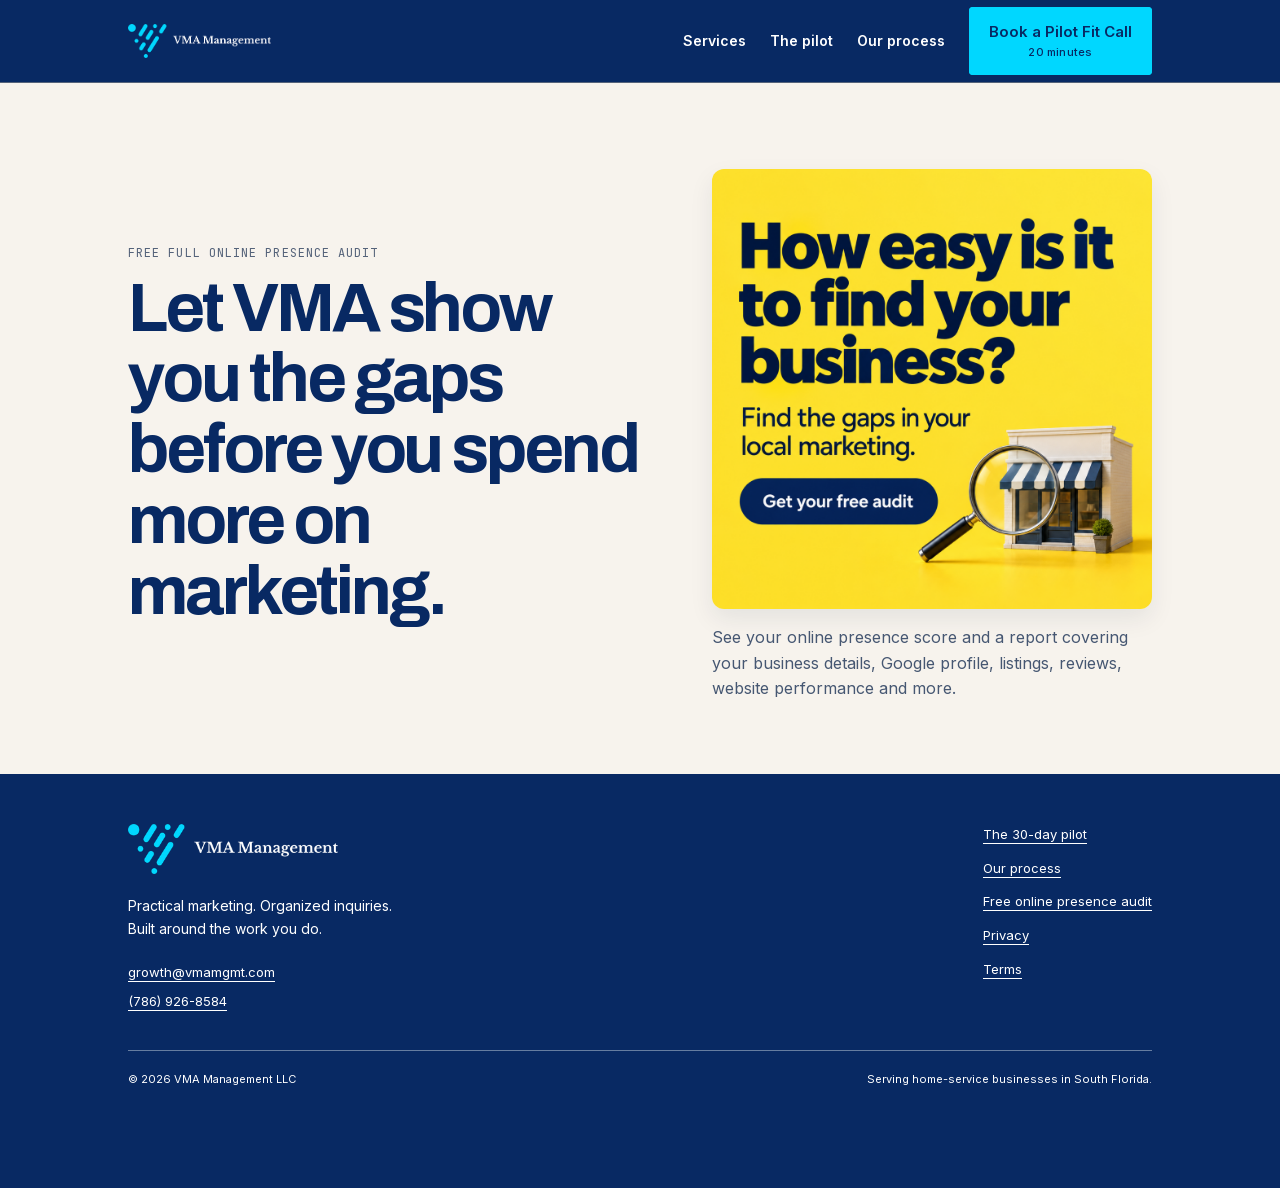
==== commit c0dcf590: "Clarify VMA offer and add trade carousel and process guide" ====
--- a/audit/index.html
+++ b/audit/index.html
@@ -1,7 +1,7 @@
-<!doctype html><html lang="en"><head><meta charset="utf-8"><meta name="viewport" content="width=device-width, initial-scale=1"><title>Free Online Presence Audit | VMA Management</title><meta name="description" content="Get your free online presence score and report covering business details, Google Business Profile, listings, reviews, website performance and more."><link rel="canonical" href="https://vmamgmt.com/audit"><meta name="theme-color" content="#082963"><meta property="og:type" content="website"><meta property="og:site_name" content="VMA Management"><meta property="og:title" content="Free Online Presence Audit | VMA Management"><meta property="og:description" content="Get your free online presence score and report covering business details, Google Business Profile, listings, reviews, website performance and more."><meta property="og:url" content="https://vmamgmt.com/audit"><meta property="og:image" content="https://vmamgmt.com/assets/performance/vma-audit-social.png"><meta property="og:image:alt" content="VMA: Your online presence. A clearer picture. Free online presence audit."><meta name="twitter:card" content="summary_large_image"><meta name="twitter:title" content="Free Online Presence Audit | VMA Management"><meta name="twitter:description" content="Get your free online presence score and report covering business details, Google Business Profile, listings, reviews, website performance and more."><meta name="twitter:image" content="https://vmamgmt.com/assets/performance/vma-audit-social.png"><link rel="icon" href="/favicon.ico" sizes="any"><link rel="apple-touch-icon" href="/apple-touch-icon.png"><link rel="manifest" href="/site.webmanifest"><link rel="preload" href="/fonts/inter-latin.woff2" as="font" type="font/woff2" crossorigin><link rel="preload" href="/fonts/archivo-latin.woff2" as="font" type="font/woff2" crossorigin><link rel="stylesheet" href="/styles.css?v=20260909-4"><link rel="stylesheet" href="/performance.css?v=20260915-1"><script type="application/ld+json">{"@context": "https://schema.org", "@type": "WebPage", "name": "Free Online Presence Audit | VMA Management", "url": "https://vmamgmt.com/audit", "description": "Get your free online presence score and report covering business details, Google Business Profile, listings, reviews, website performance and more.", "isPartOf": {"@type": "WebSite", "name": "VMA Management", "url": "https://vmamgmt.com/"}}</script><link rel="stylesheet" href="/secondary.css?v=20260915-1"></head><body class="performance"><a class="skip" href="#main">Skip to content</a><header class="hdr"><div class="wrap hdr__in"><a class="hdr__logo" href="/" aria-label="VMA Management home"><img src="/assets/vma-lockup-navy.webp" width="371" height="88" alt="VMA Management"></a><button class="menu-toggle" type="button" aria-expanded="false" aria-controls="site-nav" hidden>Menu</button><nav id="site-nav" class="site-nav" aria-label="Main navigation"><a href="/#services">Services</a><a href="/pricing">The pilot</a><a href="/our-process">Our process</a><a class="btn btn--cyan pilot-cta" href="https://api.leadconnectorhq.com/widget/booking/XB52SoDckvxj4txaWRTi" target="_blank" rel="noopener noreferrer">Book a 20-Minute Pilot Fit Call<span class="sr-only"> (opens in a new tab)</span></a></nav></div></header><main id="main">
+<!doctype html><html lang="en"><head><meta charset="utf-8"><meta name="viewport" content="width=device-width, initial-scale=1"><title>Free Online Presence Audit | VMA Management</title><meta name="description" content="Get your free online presence score and report covering business details, Google Business Profile, listings, reviews, website performance and more."><link rel="canonical" href="https://vmamgmt.com/audit"><meta name="theme-color" content="#082963"><meta property="og:type" content="website"><meta property="og:site_name" content="VMA Management"><meta property="og:title" content="Free Online Presence Audit | VMA Management"><meta property="og:description" content="Get your free online presence score and report covering business details, Google Business Profile, listings, reviews, website performance and more."><meta property="og:url" content="https://vmamgmt.com/audit"><meta property="og:image" content="https://vmamgmt.com/assets/performance/vma-audit-social.png"><meta property="og:image:alt" content="VMA: Your online presence. A clearer picture. Free online presence audit."><meta name="twitter:card" content="summary_large_image"><meta name="twitter:title" content="Free Online Presence Audit | VMA Management"><meta name="twitter:description" content="Get your free online presence score and report covering business details, Google Business Profile, listings, reviews, website performance and more."><meta name="twitter:image" content="https://vmamgmt.com/assets/performance/vma-audit-social.png"><link rel="icon" href="/favicon.ico" sizes="any"><link rel="apple-touch-icon" href="/apple-touch-icon.png"><link rel="manifest" href="/site.webmanifest"><link rel="preload" href="/fonts/inter-latin.woff2" as="font" type="font/woff2" crossorigin><link rel="preload" href="/fonts/archivo-latin.woff2" as="font" type="font/woff2" crossorigin><link rel="stylesheet" href="/styles.css?v=20260909-4"><link rel="stylesheet" href="/performance.css?v=20260918-1"><script type="application/ld+json">{"@context": "https://schema.org", "@type": "WebPage", "name": "Free Online Presence Audit | VMA Management", "url": "https://vmamgmt.com/audit", "description": "Get your free online presence score and report covering business details, Google Business Profile, listings, reviews, website performance and more.", "isPartOf": {"@type": "WebSite", "name": "VMA Management", "url": "https://vmamgmt.com/"}}</script><link rel="stylesheet" href="/secondary.css?v=20260918-1"></head><body class="performance"><a class="skip" href="#main">Skip to content</a><header class="hdr"><div class="wrap hdr__in"><a class="hdr__logo" href="/" aria-label="VMA Management home"><img src="/assets/vma-lockup-navy.webp" width="371" height="88" alt="VMA Management"></a><button class="menu-toggle" type="button" aria-expanded="false" aria-controls="site-nav" hidden>Menu</button><nav id="site-nav" class="site-nav" aria-label="Main navigation"><a href="/#services">Services</a><a href="/pricing">The pilot</a><a href="/our-process">Our process</a><a class="btn btn--cyan pilot-cta" href="https://api.leadconnectorhq.com/widget/booking/XB52SoDckvxj4txaWRTi" target="_blank" rel="noopener noreferrer">Book a Pilot Fit Call<span class="cta-duration">20 minutes</span><span class="sr-only"> (opens in a new tab)</span></a></nav></div></header><main id="main">
 <section class="subpage-hero paper"><div class="wrap audit-page-hero"><div>
   <p class="eyebrow">Free full online presence audit</p>
   <h1>Let VMA show you the gaps before you spend more on marketing.</h1></div>
   <figure class="audit-art-block"><a class="supplied-art supplied-art--audit audit-cta" href="https://services.leadconnectorhq.com/prospecting/widgets/public/6a9622e5a4f96313e71beee6" target="_blank" rel="noopener noreferrer" aria-label="Get your free online presence audit (opens in a new tab)"><img src="/assets/performance/01-free-local-audit.png" width="1080" height="1080" alt="How easy is it to find your business? Find the gaps in your local marketing. Get your free audit."></a><figcaption>See your online presence score and a report covering your business details, Google profile, listings, reviews, website performance and more.</figcaption></figure>
 </div></section>
-</main><footer class="p-footer"><div class="wrap"><div class="footer-top"><div><img src="/assets/vma-lockup-light.webp" width="371" height="88" alt="VMA Management"><p>Practical marketing. Organized inquiries.<br>Built around the work you do.</p><a href="mailto:growth@vmamgmt.com">growth@vmamgmt.com</a><br><a href="tel:+17869268584">(786) 926-8584</a></div><nav aria-label="Footer"><a href="/pricing">The 30-day pilot</a><a href="/our-process">Our process</a><a href="/audit/">Free online presence audit</a><a href="/privacy">Privacy</a><a href="/terms">Terms</a></nav></div><div class="footer-bottom"><p>© <span data-year>2026</span> VMA Management LLC</p><p>Serving home-service businesses in South Florida.</p></div></div></footer><script src="/main.js?v=20260820-1" defer></script><script src="/performance.js?v=20260915-2" defer></script></body></html>+</main><footer class="p-footer"><div class="wrap"><div class="footer-top"><div><img src="/assets/vma-lockup-light.webp" width="371" height="88" alt="VMA Management"><p>Practical marketing. Organized inquiries.<br>Built around the work you do.</p><a href="mailto:growth@vmamgmt.com">growth@vmamgmt.com</a><br><a href="tel:+17869268584">(786) 926-8584</a></div><nav aria-label="Footer"><a href="/pricing">The 30-day pilot</a><a href="/our-process">Our process</a><a href="/audit/">Free online presence audit</a><a href="/privacy">Privacy</a><a href="/terms">Terms</a></nav></div><div class="footer-bottom"><p>© <span data-year>2026</span> VMA Management LLC</p><p>Serving home-service businesses in South Florida.</p></div></div></footer><script src="/main.js?v=20260820-1" defer></script><script src="/performance.js?v=20260918-1" defer></script></body></html>
--- a/performance.css
+++ b/performance.css
@@ -9,6 +9,25 @@
 .site-nav>a:not(.btn) { text-decoration:none;white-space:nowrap;padding:12px 0; }
 .site-nav>a:not(.btn):hover { text-decoration:underline;text-underline-offset:5px; }
 .performance .pilot-cta { font-size:15px;padding:16px 20px;min-height:52px; }
+.performance .pilot-cta { display:inline-flex;flex-direction:column;justify-content:center;gap:4px;line-height:1.25; }
+.cta-duration { display:block;font-size:11px;font-weight:500;letter-spacing:.02em; }
+.process-path { display:grid;grid-template-columns:repeat(3,minmax(0,1fr));gap:40px;list-style:none;margin:40px 0 0;padding:0; }
+.process-path>li { position:relative;min-width:0;text-align:center; }
+.process-path>li:not(:last-child)::after { content:'';position:absolute;top:34px;left:calc(50% + 46px);width:calc(100% - 52px);border-top:2px dashed #aac1d0; }
+.process-path__number { display:grid;place-items:center;width:68px;height:68px;margin:0 auto 24px;border-radius:50%;background:var(--cyan);color:var(--navy);font:700 27px/1 var(--display); }
+.process-path h3 { margin:0 0 12px;font-size:23px;line-height:1.25; }
+.process-path p { margin:0;color:#465772;font-size:16px;line-height:1.7; }
+.process-path--compact { gap:30px; }
+.process-path--compact h3 { font-size:20px; }
+.process-path--compact p { font-size:15px; }
+@media(max-width:760px) {
+  .process-path { grid-template-columns:1fr;gap:28px;margin-top:30px; }
+  .process-path>li { padding-left:78px;min-height:70px;text-align:left; }
+  .process-path__number { position:absolute;left:0;top:0;width:52px;height:52px;font-size:23px;margin:0; }
+  .process-path>li:not(:last-child)::after { top:62px;bottom:-18px;left:25px;width:0;border-top:0;border-left:2px dashed #aac1d0; }
+  .process-path h3 { font-size:21px; }
+  .process-path p { font-size:15px; }
+}
 .menu-toggle { display:none;border:1px solid white;color:white;background:transparent;border-radius:4px;padding:10px 14px;font:inherit; }
 .p-section { padding:80px 0; }
 .paper { background:var(--paper); }
--- a/secondary.css
+++ b/secondary.css
@@ -9,6 +9,10 @@
 .performance .book-band h2 + .intro { margin-top: 22px; }
 .performance .subpage-footnote { margin-top: 28px; }
 .performance .subpage-action { display: flex; align-items: center; flex-wrap: wrap; gap: 24px 32px; margin-top: 30px; }
+.performance .setup-detail { margin-top:38px;border-top:1px solid #cbd6de;border-bottom:1px solid #cbd6de; }
+.performance .setup-detail>summary { padding:22px 0;font-size:17px;font-weight:650;cursor:pointer; }
+.performance .setup-detail .subpage-steps { margin:0 0 28px; }
+.performance .qualifying-definition { margin-top:24px;max-width:75ch;color:#465772;font-size:15px;line-height:1.7; }
 .performance .pilot-economics { display: grid; grid-template-columns: repeat(3,minmax(0,1fr)); gap: 18px; margin-top: 42px; }
 .performance .pilot-cost { padding: 26px; border: 1px solid #c1b4a5; border-radius: 18px; background: #fff; }
 .performance .pilot-cost__label { font-size: 14px; font-weight: 650; color: #465772; }
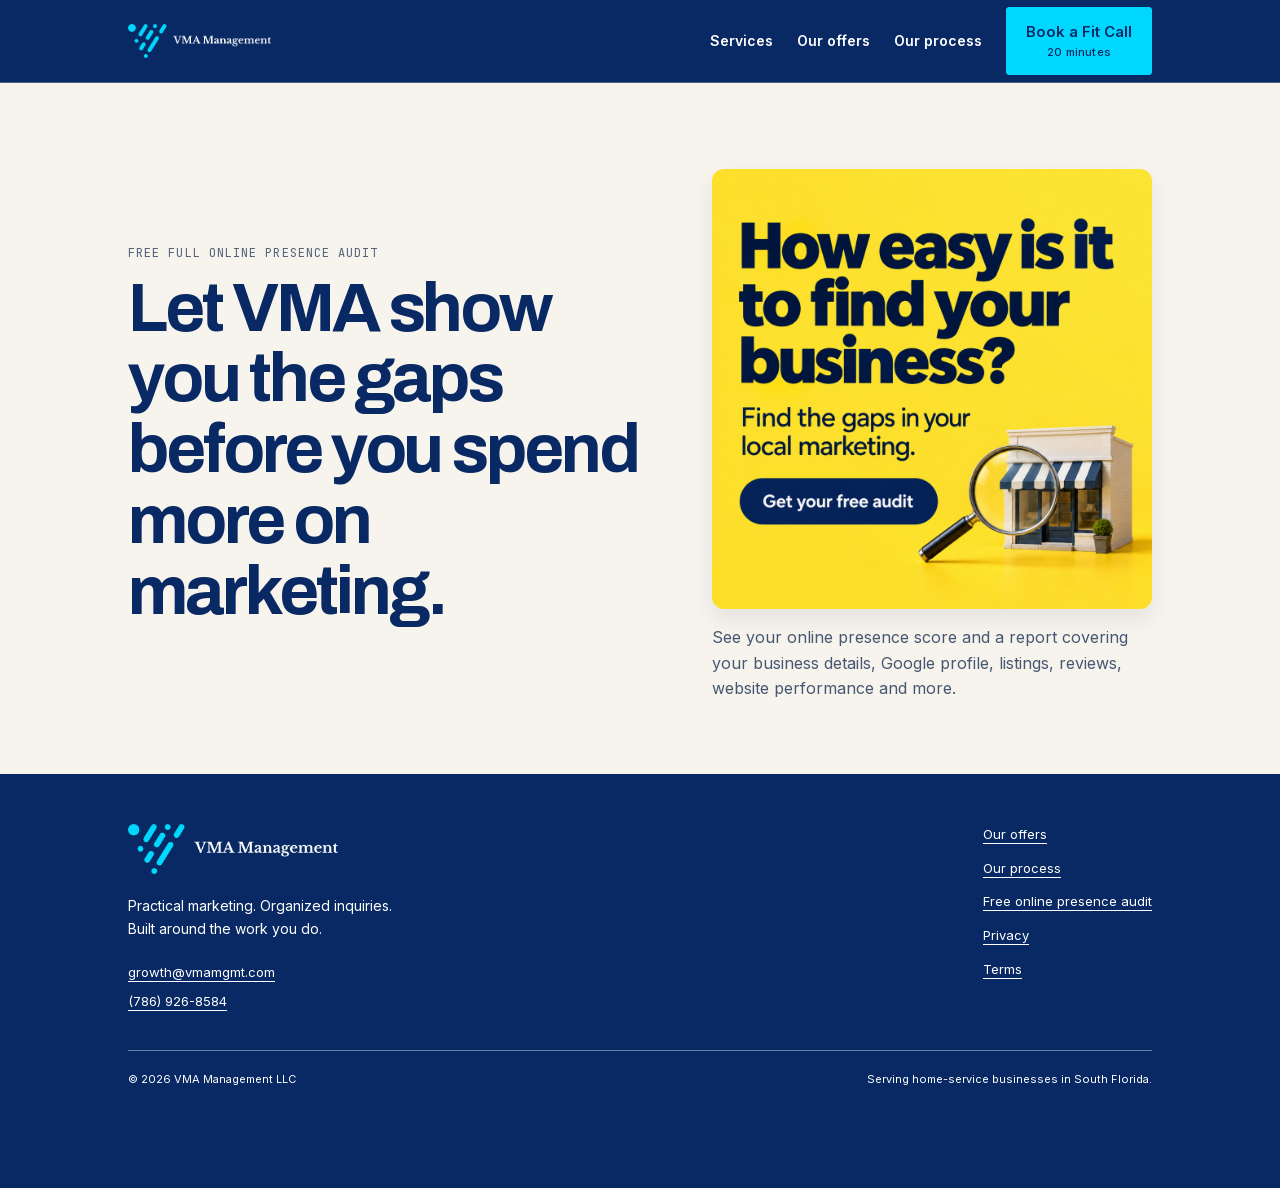
==== commit 9b6241c8: "Separate advertising and local visibility offers with clear pricing" ====
--- a/audit/index.html
+++ b/audit/index.html
@@ -1,7 +1,7 @@
-<!doctype html><html lang="en"><head><meta charset="utf-8"><meta name="viewport" content="width=device-width, initial-scale=1"><title>Free Online Presence Audit | VMA Management</title><meta name="description" content="Get your free online presence score and report covering business details, Google Business Profile, listings, reviews, website performance and more."><link rel="canonical" href="https://vmamgmt.com/audit"><meta name="theme-color" content="#082963"><meta property="og:type" content="website"><meta property="og:site_name" content="VMA Management"><meta property="og:title" content="Free Online Presence Audit | VMA Management"><meta property="og:description" content="Get your free online presence score and report covering business details, Google Business Profile, listings, reviews, website performance and more."><meta property="og:url" content="https://vmamgmt.com/audit"><meta property="og:image" content="https://vmamgmt.com/assets/performance/vma-audit-social.png"><meta property="og:image:alt" content="VMA: Your online presence. A clearer picture. Free online presence audit."><meta name="twitter:card" content="summary_large_image"><meta name="twitter:title" content="Free Online Presence Audit | VMA Management"><meta name="twitter:description" content="Get your free online presence score and report covering business details, Google Business Profile, listings, reviews, website performance and more."><meta name="twitter:image" content="https://vmamgmt.com/assets/performance/vma-audit-social.png"><link rel="icon" href="/favicon.ico" sizes="any"><link rel="apple-touch-icon" href="/apple-touch-icon.png"><link rel="manifest" href="/site.webmanifest"><link rel="preload" href="/fonts/inter-latin.woff2" as="font" type="font/woff2" crossorigin><link rel="preload" href="/fonts/archivo-latin.woff2" as="font" type="font/woff2" crossorigin><link rel="stylesheet" href="/styles.css?v=20260909-4"><link rel="stylesheet" href="/performance.css?v=20260918-1"><script type="application/ld+json">{"@context": "https://schema.org", "@type": "WebPage", "name": "Free Online Presence Audit | VMA Management", "url": "https://vmamgmt.com/audit", "description": "Get your free online presence score and report covering business details, Google Business Profile, listings, reviews, website performance and more.", "isPartOf": {"@type": "WebSite", "name": "VMA Management", "url": "https://vmamgmt.com/"}}</script><link rel="stylesheet" href="/secondary.css?v=20260918-1"></head><body class="performance"><a class="skip" href="#main">Skip to content</a><header class="hdr"><div class="wrap hdr__in"><a class="hdr__logo" href="/" aria-label="VMA Management home"><img src="/assets/vma-lockup-navy.webp" width="371" height="88" alt="VMA Management"></a><button class="menu-toggle" type="button" aria-expanded="false" aria-controls="site-nav" hidden>Menu</button><nav id="site-nav" class="site-nav" aria-label="Main navigation"><a href="/#services">Services</a><a href="/pricing">The pilot</a><a href="/our-process">Our process</a><a class="btn btn--cyan pilot-cta" href="https://api.leadconnectorhq.com/widget/booking/XB52SoDckvxj4txaWRTi" target="_blank" rel="noopener noreferrer">Book a Pilot Fit Call<span class="cta-duration">20 minutes</span><span class="sr-only"> (opens in a new tab)</span></a></nav></div></header><main id="main">
+<!doctype html><html lang="en"><head><meta charset="utf-8"><meta name="viewport" content="width=device-width, initial-scale=1"><title>Free Online Presence Audit | VMA Management</title><meta name="description" content="Get your free online presence score and report covering business details, Google Business Profile, listings, reviews, website performance and more."><link rel="canonical" href="https://vmamgmt.com/audit"><meta name="theme-color" content="#082963"><meta property="og:type" content="website"><meta property="og:site_name" content="VMA Management"><meta property="og:title" content="Free Online Presence Audit | VMA Management"><meta property="og:description" content="Get your free online presence score and report covering business details, Google Business Profile, listings, reviews, website performance and more."><meta property="og:url" content="https://vmamgmt.com/audit"><meta property="og:image" content="https://vmamgmt.com/assets/performance/vma-audit-social.png"><meta property="og:image:alt" content="VMA: Your online presence. A clearer picture. Free online presence audit."><meta name="twitter:card" content="summary_large_image"><meta name="twitter:title" content="Free Online Presence Audit | VMA Management"><meta name="twitter:description" content="Get your free online presence score and report covering business details, Google Business Profile, listings, reviews, website performance and more."><meta name="twitter:image" content="https://vmamgmt.com/assets/performance/vma-audit-social.png"><link rel="icon" href="/favicon.ico" sizes="any"><link rel="apple-touch-icon" href="/apple-touch-icon.png"><link rel="manifest" href="/site.webmanifest"><link rel="preload" href="/fonts/inter-latin.woff2" as="font" type="font/woff2" crossorigin><link rel="preload" href="/fonts/archivo-latin.woff2" as="font" type="font/woff2" crossorigin><link rel="stylesheet" href="/styles.css?v=20260909-4"><link rel="stylesheet" href="/performance.css?v=20260918-1"><script type="application/ld+json">{"@context": "https://schema.org", "@type": "WebPage", "name": "Free Online Presence Audit | VMA Management", "url": "https://vmamgmt.com/audit", "description": "Get your free online presence score and report covering business details, Google Business Profile, listings, reviews, website performance and more.", "isPartOf": {"@type": "WebSite", "name": "VMA Management", "url": "https://vmamgmt.com/"}}</script><link rel="stylesheet" href="/secondary.css?v=20260918-1"></head><body class="performance"><a class="skip" href="#main">Skip to content</a><header class="hdr"><div class="wrap hdr__in"><a class="hdr__logo" href="/" aria-label="VMA Management home"><img src="/assets/vma-lockup-navy.webp" width="371" height="88" alt="VMA Management"></a><button class="menu-toggle" type="button" aria-expanded="false" aria-controls="site-nav" hidden>Menu</button><nav id="site-nav" class="site-nav" aria-label="Main navigation"><a href="/#services">Services</a><a href="/pricing">Our offers</a><a href="/our-process">Our process</a><a class="btn btn--cyan pilot-cta" href="https://api.leadconnectorhq.com/widget/booking/XB52SoDckvxj4txaWRTi" target="_blank" rel="noopener noreferrer">Book a Fit Call<span class="cta-duration">20 minutes</span><span class="sr-only"> (opens in a new tab)</span></a></nav></div></header><main id="main">
 <section class="subpage-hero paper"><div class="wrap audit-page-hero"><div>
   <p class="eyebrow">Free full online presence audit</p>
   <h1>Let VMA show you the gaps before you spend more on marketing.</h1></div>
   <figure class="audit-art-block"><a class="supplied-art supplied-art--audit audit-cta" href="https://services.leadconnectorhq.com/prospecting/widgets/public/6a9622e5a4f96313e71beee6" target="_blank" rel="noopener noreferrer" aria-label="Get your free online presence audit (opens in a new tab)"><img src="/assets/performance/01-free-local-audit.png" width="1080" height="1080" alt="How easy is it to find your business? Find the gaps in your local marketing. Get your free audit."></a><figcaption>See your online presence score and a report covering your business details, Google profile, listings, reviews, website performance and more.</figcaption></figure>
 </div></section>
-</main><footer class="p-footer"><div class="wrap"><div class="footer-top"><div><img src="/assets/vma-lockup-light.webp" width="371" height="88" alt="VMA Management"><p>Practical marketing. Organized inquiries.<br>Built around the work you do.</p><a href="mailto:growth@vmamgmt.com">growth@vmamgmt.com</a><br><a href="tel:+17869268584">(786) 926-8584</a></div><nav aria-label="Footer"><a href="/pricing">The 30-day pilot</a><a href="/our-process">Our process</a><a href="/audit/">Free online presence audit</a><a href="/privacy">Privacy</a><a href="/terms">Terms</a></nav></div><div class="footer-bottom"><p>© <span data-year>2026</span> VMA Management LLC</p><p>Serving home-service businesses in South Florida.</p></div></div></footer><script src="/main.js?v=20260820-1" defer></script><script src="/performance.js?v=20260918-1" defer></script></body></html>+</main><footer class="p-footer"><div class="wrap"><div class="footer-top"><div><img src="/assets/vma-lockup-light.webp" width="371" height="88" alt="VMA Management"><p>Practical marketing. Organized inquiries.<br>Built around the work you do.</p><a href="mailto:growth@vmamgmt.com">growth@vmamgmt.com</a><br><a href="tel:+17869268584">(786) 926-8584</a></div><nav aria-label="Footer"><a href="/pricing">Our offers</a><a href="/our-process">Our process</a><a href="/audit/">Free online presence audit</a><a href="/privacy">Privacy</a><a href="/terms">Terms</a></nav></div><div class="footer-bottom"><p>© <span data-year>2026</span> VMA Management LLC</p><p>Serving home-service businesses in South Florida.</p></div></div></footer><script src="/main.js?v=20260820-1" defer></script><script src="/performance.js?v=20260919-1" defer></script></body></html>
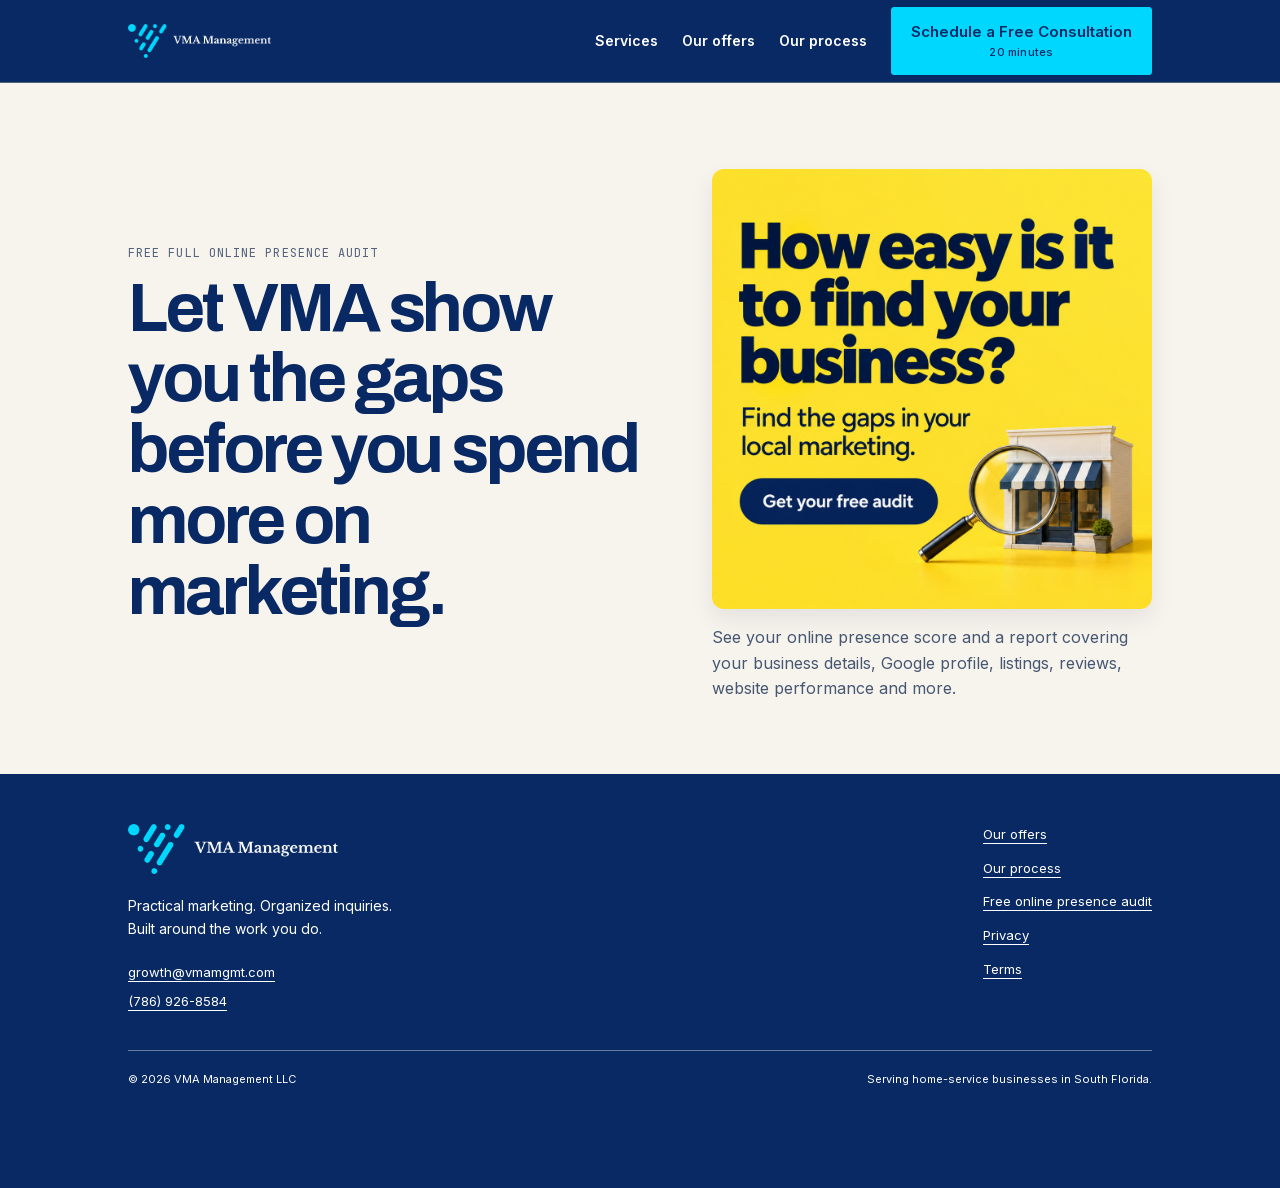
==== commit 928be416: "Launch managed estimate booking offer and free consultation calls to action" ====
--- a/audit/index.html
+++ b/audit/index.html
@@ -1,4 +1,4 @@
-<!doctype html><html lang="en"><head><meta charset="utf-8"><meta name="viewport" content="width=device-width, initial-scale=1"><title>Free Online Presence Audit | VMA Management</title><meta name="description" content="Get your free online presence score and report covering business details, Google Business Profile, listings, reviews, website performance and more."><link rel="canonical" href="https://vmamgmt.com/audit"><meta name="theme-color" content="#082963"><meta property="og:type" content="website"><meta property="og:site_name" content="VMA Management"><meta property="og:title" content="Free Online Presence Audit | VMA Management"><meta property="og:description" content="Get your free online presence score and report covering business details, Google Business Profile, listings, reviews, website performance and more."><meta property="og:url" content="https://vmamgmt.com/audit"><meta property="og:image" content="https://vmamgmt.com/assets/performance/vma-audit-social.png"><meta property="og:image:alt" content="VMA: Your online presence. A clearer picture. Free online presence audit."><meta name="twitter:card" content="summary_large_image"><meta name="twitter:title" content="Free Online Presence Audit | VMA Management"><meta name="twitter:description" content="Get your free online presence score and report covering business details, Google Business Profile, listings, reviews, website performance and more."><meta name="twitter:image" content="https://vmamgmt.com/assets/performance/vma-audit-social.png"><link rel="icon" href="/favicon.ico" sizes="any"><link rel="apple-touch-icon" href="/apple-touch-icon.png"><link rel="manifest" href="/site.webmanifest"><link rel="preload" href="/fonts/inter-latin.woff2" as="font" type="font/woff2" crossorigin><link rel="preload" href="/fonts/archivo-latin.woff2" as="font" type="font/woff2" crossorigin><link rel="stylesheet" href="/styles.css?v=20260909-4"><link rel="stylesheet" href="/performance.css?v=20260918-1"><script type="application/ld+json">{"@context": "https://schema.org", "@type": "WebPage", "name": "Free Online Presence Audit | VMA Management", "url": "https://vmamgmt.com/audit", "description": "Get your free online presence score and report covering business details, Google Business Profile, listings, reviews, website performance and more.", "isPartOf": {"@type": "WebSite", "name": "VMA Management", "url": "https://vmamgmt.com/"}}</script><link rel="stylesheet" href="/secondary.css?v=20260918-1"></head><body class="performance"><a class="skip" href="#main">Skip to content</a><header class="hdr"><div class="wrap hdr__in"><a class="hdr__logo" href="/" aria-label="VMA Management home"><img src="/assets/vma-lockup-navy.webp" width="371" height="88" alt="VMA Management"></a><button class="menu-toggle" type="button" aria-expanded="false" aria-controls="site-nav" hidden>Menu</button><nav id="site-nav" class="site-nav" aria-label="Main navigation"><a href="/#services">Services</a><a href="/pricing">Our offers</a><a href="/our-process">Our process</a><a class="btn btn--cyan pilot-cta" href="https://api.leadconnectorhq.com/widget/booking/XB52SoDckvxj4txaWRTi" target="_blank" rel="noopener noreferrer">Book a Fit Call<span class="cta-duration">20 minutes</span><span class="sr-only"> (opens in a new tab)</span></a></nav></div></header><main id="main">
+<!doctype html><html lang="en"><head><meta charset="utf-8"><meta name="viewport" content="width=device-width, initial-scale=1"><title>Free Online Presence Audit | VMA Management</title><meta name="description" content="Get your free online presence score and report covering business details, Google Business Profile, listings, reviews, website performance and more."><link rel="canonical" href="https://vmamgmt.com/audit"><meta name="theme-color" content="#082963"><meta property="og:type" content="website"><meta property="og:site_name" content="VMA Management"><meta property="og:title" content="Free Online Presence Audit | VMA Management"><meta property="og:description" content="Get your free online presence score and report covering business details, Google Business Profile, listings, reviews, website performance and more."><meta property="og:url" content="https://vmamgmt.com/audit"><meta property="og:image" content="https://vmamgmt.com/assets/performance/vma-audit-social.png"><meta property="og:image:alt" content="VMA: Your online presence. A clearer picture. Free online presence audit."><meta name="twitter:card" content="summary_large_image"><meta name="twitter:title" content="Free Online Presence Audit | VMA Management"><meta name="twitter:description" content="Get your free online presence score and report covering business details, Google Business Profile, listings, reviews, website performance and more."><meta name="twitter:image" content="https://vmamgmt.com/assets/performance/vma-audit-social.png"><link rel="icon" href="/favicon.ico" sizes="any"><link rel="apple-touch-icon" href="/apple-touch-icon.png"><link rel="manifest" href="/site.webmanifest"><link rel="preload" href="/fonts/inter-latin.woff2" as="font" type="font/woff2" crossorigin><link rel="preload" href="/fonts/archivo-latin.woff2" as="font" type="font/woff2" crossorigin><link rel="stylesheet" href="/styles.css?v=20260909-4"><link rel="stylesheet" href="/performance.css?v=20260918-1"><script type="application/ld+json">{"@context": "https://schema.org", "@type": "WebPage", "name": "Free Online Presence Audit | VMA Management", "url": "https://vmamgmt.com/audit", "description": "Get your free online presence score and report covering business details, Google Business Profile, listings, reviews, website performance and more.", "isPartOf": {"@type": "WebSite", "name": "VMA Management", "url": "https://vmamgmt.com/"}}</script><link rel="stylesheet" href="/secondary.css?v=20260918-1"></head><body class="performance"><a class="skip" href="#main">Skip to content</a><header class="hdr"><div class="wrap hdr__in"><a class="hdr__logo" href="/" aria-label="VMA Management home"><img src="/assets/vma-lockup-navy.webp" width="371" height="88" alt="VMA Management"></a><button class="menu-toggle" type="button" aria-expanded="false" aria-controls="site-nav" hidden>Menu</button><nav id="site-nav" class="site-nav" aria-label="Main navigation"><a href="/#services">Services</a><a href="/pricing">Our offers</a><a href="/our-process">Our process</a><a class="btn btn--cyan pilot-cta" href="https://api.leadconnectorhq.com/widget/booking/XB52SoDckvxj4txaWRTi" target="_blank" rel="noopener noreferrer">Schedule a Free Consultation<span class="cta-duration">20 minutes</span><span class="sr-only"> (opens in a new tab)</span></a></nav></div></header><main id="main">
 <section class="subpage-hero paper"><div class="wrap audit-page-hero"><div>
   <p class="eyebrow">Free full online presence audit</p>
   <h1>Let VMA show you the gaps before you spend more on marketing.</h1></div>
